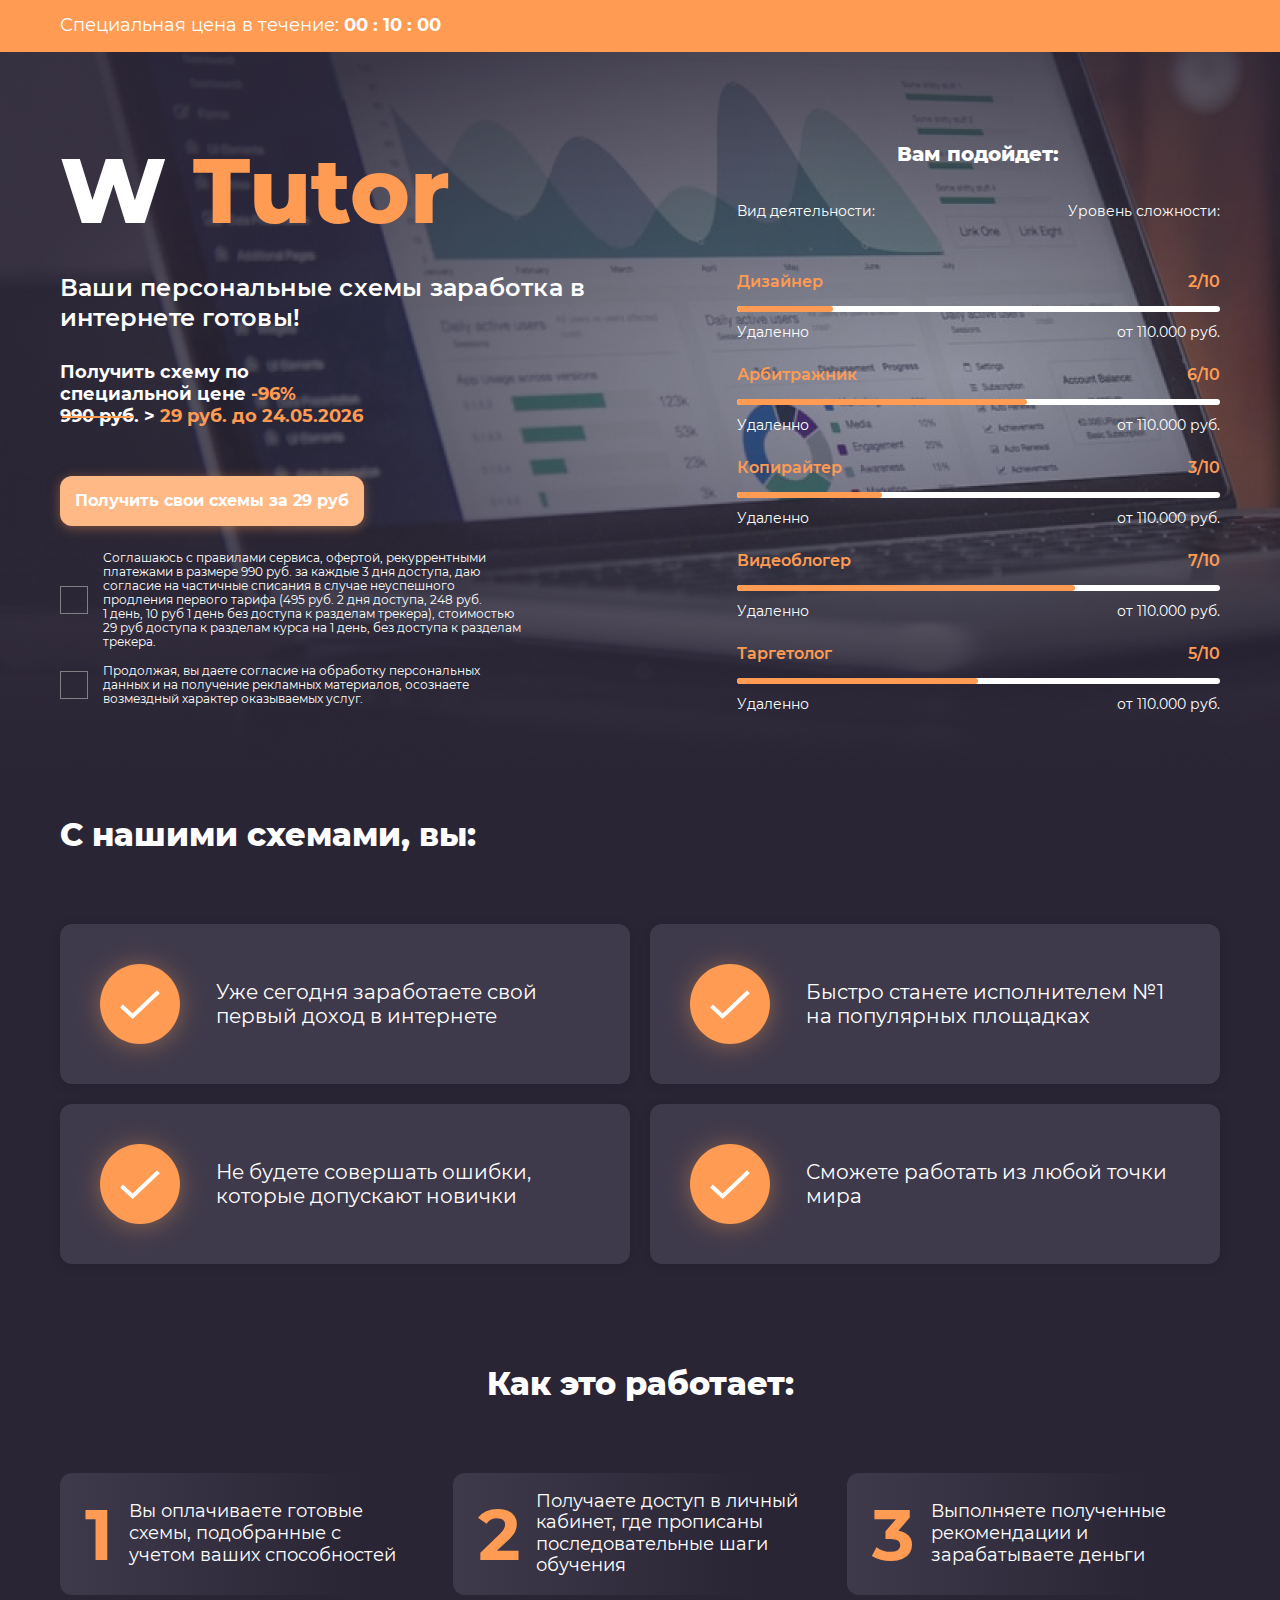
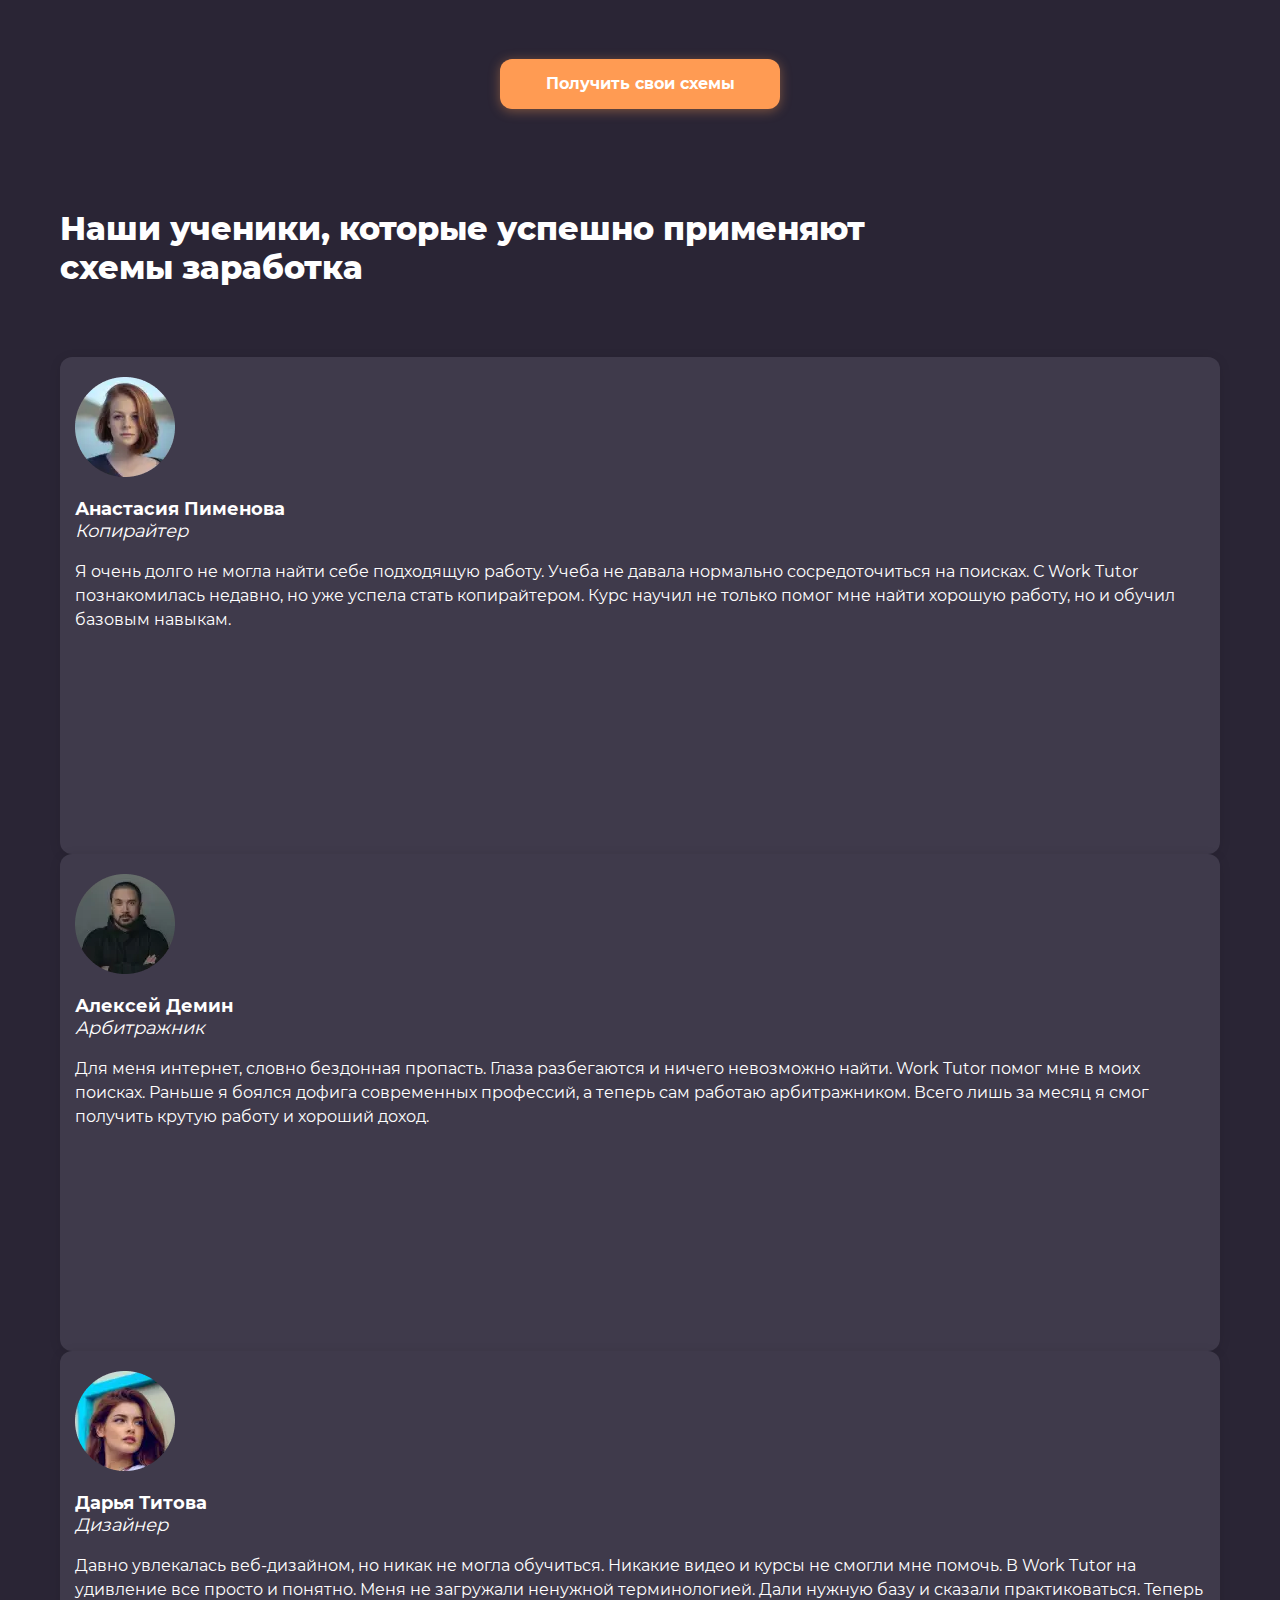
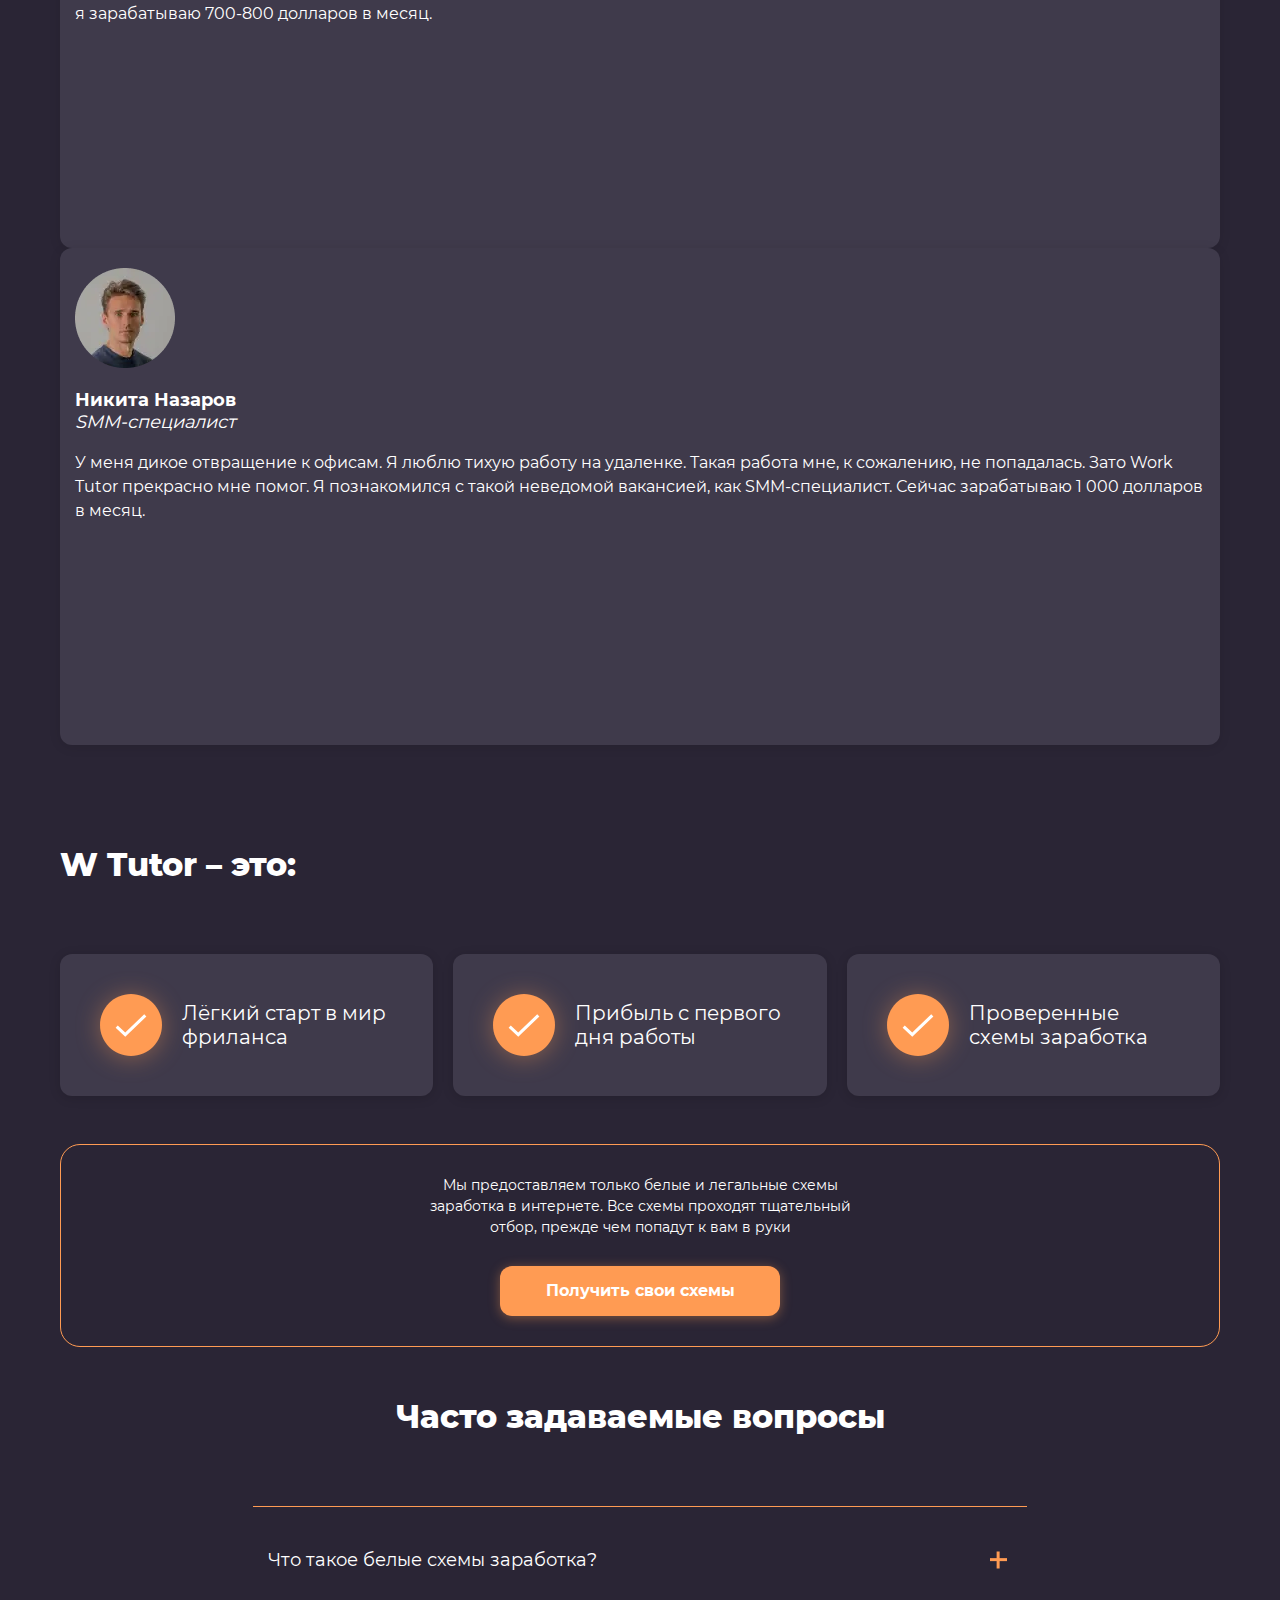
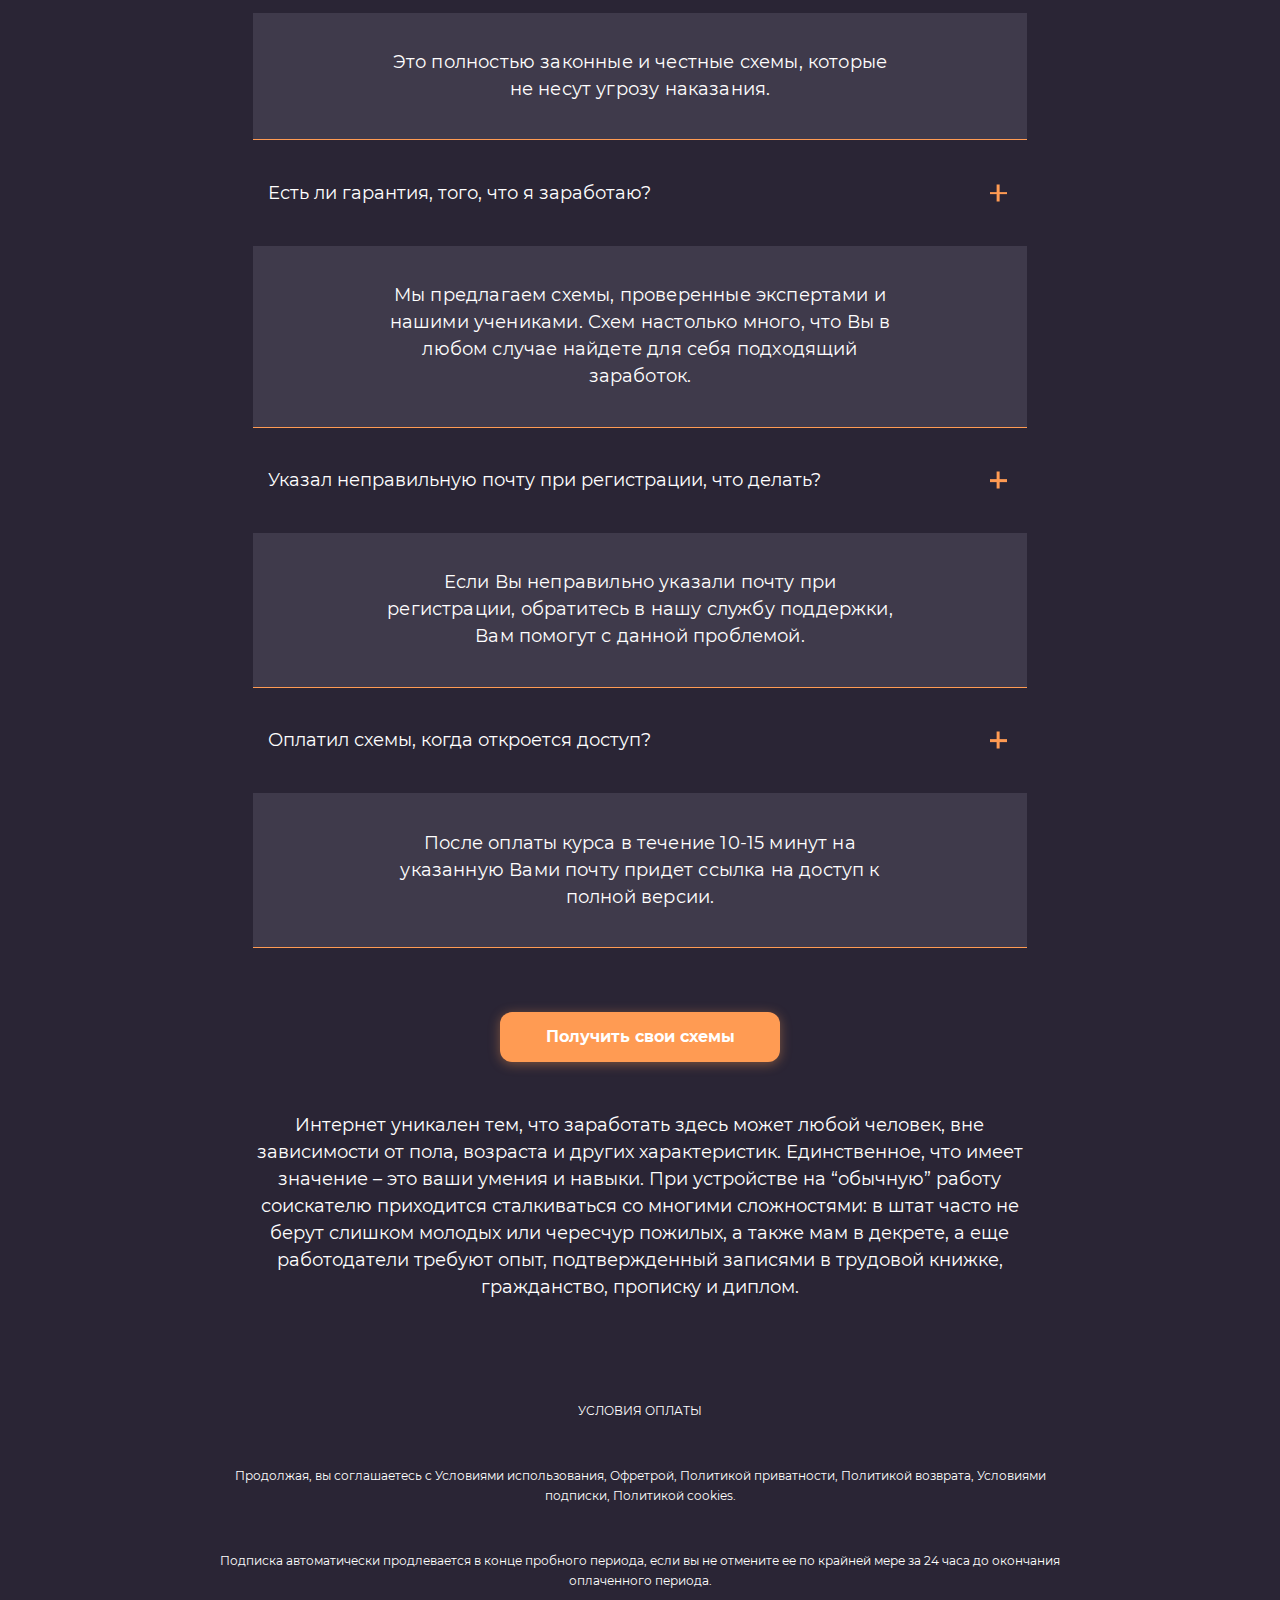
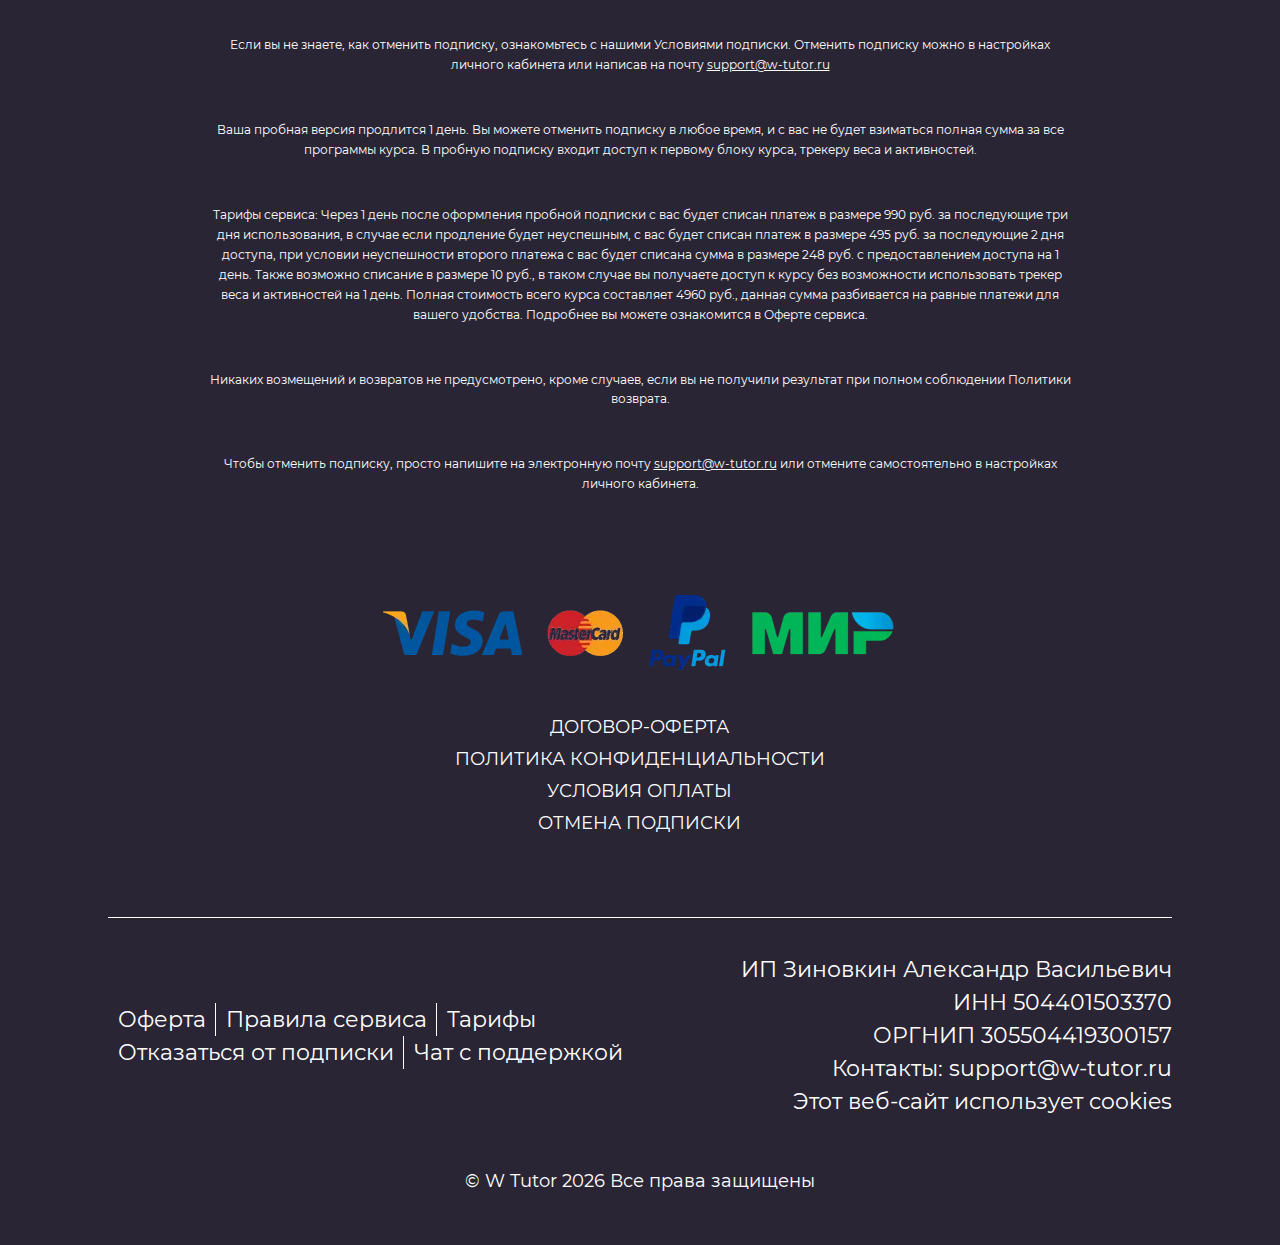
==== landing.html @ 8a55b5f5 "Add files via upload" ====
<!DOCTYPE html>
<html lang="ru">

<head>
	<meta charset="UTF-8">
	<meta name="viewport" content="width=device-width, initial-scale=1, maximum-scale=1">
	<meta http-equiv="X-UA-Compatible" content="ae=edge">
	<title>W Tutor</title>
	<link type="image/png" rel="shortcut icon" href="img/favicon.png">
	<link type="image/x-icon" rel="shortcut icon" href="img/favicon.ico">

	<link rel="stylesheet" href="css/libs.min.css">
	<link rel="stylesheet" href="css/style.css">

</head>

<header class="header-land">
  <div class="header-land__inner">
    <div class="dev-container">
      <div class="header-land__content">
        <span class="header-land__label">Специальная цена в течение:</span>
        <div class="header-land__timer bold">
          <div class="timer">
            <span class="timer__value" id="hours">00</span> :
            <span class="timer__value" id="minutes">10</span> :
            <span class="timer__value" id="seconds">00</span>
          </div>
        </div>
      </div>
    </div>
  </div>
</header>

<main>
  <section class="hero-land dev-section" id="top">
    <div class="dev-container">

      <div class="hero-land__heading hero-land__heading--mob mb-12 dev-col-8">
        <h1 class="dev-title hero-land__heading-text mb-7 mb-md-5">
          W <span class="orange">Tutor</span>
        </h1>
        <span class="hero-land__heading-sub-text bold">
          Ваши персональные схемы заработка в интернете готовы!
        </span>
      </div>

      <div class="dev-row justify-space-between hero-land__inner">
        <div class="hero-land__left dev-col-5 dev-col-lg-6 dev-col-md-12">
          <div class="hero-land__heading hero-land__heading--desc mb-7">
            <h1 class="dev-title hero-land__heading-text mb-7 mb-md-5">
              W <span class="orange">Tutor</span>
            </h1>
            <span class="hero-land__heading-sub-text bold">
              Ваши персональные схемы заработка в интернете готовы!
            </span>
          </div>

          <div class="hero-land__left-content">
            <div class="hero-land__left-text bold mb-12 mb-md-9 mb-sm-6">
              Получить схему по <br>
              специальной цене <span class="orange">-96%</span> <br>
              <span class="crossed">990&nbsp;руб.</span> > <span class="orange">29&nbsp;руб. до <span class="date-today"></span></span>
            </div>

            <a href="https://lk.w-tutor.com/" class="dev-btn dev-btn--orange hero-land__btn disabled">Получить свои схемы за 29&nbsp;руб</a>

            <div class="hero-land__checkboxes">
              <div class="form__check-block d-flex">
                <div class="form__check-wrapper">
                  <input class="form__check-input" type="checkbox" name="agree" id="plan-agree1">
                  <span class="form__check"></span>
                </div>
                <span class="form__check-text">
                  Соглашаюсь с правилами сервиса, офертой, рекуррентными платежами в размере 990&nbsp;руб. за каждые 3&nbsp;дня доступа, даю согласие на частичные списания в случае неуспешного продления первого тарифа (495&nbsp;руб. 2&nbsp;дня доступа, 248&nbsp;руб. 1&nbsp;день, 10&nbsp;руб 1&nbsp;день без доступа к разделам трекера), стоимостью 29&nbsp;руб доступа к разделам курса на 1&nbsp;день, без доступа к разделам трекера.
                </span>
              </div>
              <div class="form__check-block d-flex">
                <div class="form__check-wrapper">
                  <input class="form__check-input" type="checkbox" name="agree" id="plan-agree2">
                  <span class="form__check"></span>
                </div>
                <span class="form__check-text">
                  Продолжая, вы даете согласие на обработку персональных данных и на получение рекламных материалов, осознаете возмездный характер оказываемых услуг.
                </span>
              </div>
            </div>
          </div>

        </div>

        <div class="hero-land__right dev-col-4 dev-col-lg-5 dev-col-md-12">
          <div class="hero-land__right-heading tac mb-5 mb-md-4">Вам подойдет:</div>
          <div class="result__item-list">
            <div class="result__content mb-7 mb-md-6">
              <div class="result__text">
                Вид  деятельности:
              </div>
              <span class="result__text"> Уровень сложности: </span>
            </div>

            <div class="result__item">
              <div class="result__content result__content--top">
                <div class="result__text">
                  Дизайнер
                </div>
                <span class="result__text"> <span class="result__num">2</span>/10 </span>
              </div>
              <div class="result__line-container">
                <div class="result__header-line result__line"></div>
              </div>
              <div class="result__content">
                <div class="result__text">
                  Удаленно
                </div>
                <span class="result__text"> от 110.000 руб. </span>
              </div>
            </div>

            <div class="result__item">
              <div class="result__content result__content--top">
                <div class="result__text">
                  Арбитражник
                </div>
                <span class="result__text"> <span class="result__num">6</span>/10 </span>
              </div>
              <div class="result__line-container">
                <div class="result__header-line result__line"></div>
              </div>
              <div class="result__content">
                <div class="result__text">
                  Удаленно
                </div>
                <span class="result__text"> от 110.000 руб. </span>
              </div>
            </div>

            <div class="result__item">
              <div class="result__content result__content--top">
                <div class="result__text">
                  Копирайтер
                </div>
                <span class="result__text"> <span class="result__num">3</span>/10 </span>
              </div>
              <div class="result__line-container">
                <div class="result__header-line result__line"></div>
              </div>
              <div class="result__content">
                <div class="result__text">
                  Удаленно
                </div>
                <span class="result__text"> от 110.000 руб. </span>
              </div>
            </div>

            <div class="result__item">
              <div class="result__content result__content--top">
                <div class="result__text">
                  Видеоблогер
                </div>
                <span class="result__text"> <span class="result__num">7</span>/10 </span>
              </div>
              <div class="result__line-container">
                <div class="result__header-line result__line"></div>
              </div>
              <div class="result__content">
                <div class="result__text">
                  Удаленно
                </div>
                <span class="result__text"> от 110.000 руб. </span>
              </div>
            </div>

            <div class="result__item">
              <div class="result__content result__content--top">
                <div class="result__text">
                  Таргетолог
                </div>
                <span class="result__text"> <span class="result__num">5</span>/10 </span>
              </div>
              <div class="result__line-container">
                <div class="result__header-line result__line"></div>
              </div>
              <div class="result__content">
                <div class="result__text">
                  Удаленно
                </div>
                <span class="result__text"> от 110.000 руб. </span>
              </div>
            </div>

          </div>

        </div>
      </div>
    </div>
  </section>

  <section class="succes dev-section">
    <div class="dev-container">
      <h2 class="dev-title">С нашими схемами, вы:</h2>

      <div class="succes__block">
        <div class="succes__item d-flex">
          <span class="succes__icon mr-9 mr-md-5"></span>
          <span class="succes__text">
            Уже сегодня заработаете свой первый доход в интернете
          </span>
        </div>
        <div class="succes__item d-flex">
          <span class="succes__icon mr-9 mr-md-5"></span>
          <span class="succes__text">
            Быстро станете исполнителем №1 на популярных площадках
          </span>
        </div>
        <div class="succes__item d-flex">
          <span class="succes__icon mr-9 mr-md-5"></span>
          <span class="succes__text">
            Не будете совершать ошибки, которые допускают новички
          </span>
        </div>
        <div class="succes__item d-flex">
          <span class="succes__icon mr-9 mr-md-5"></span>
          <span class="succes__text">
            Сможете работать из любой точки мира
          </span>
        </div>
      </div>
    </div>
  </section>

  <section class="steps dev-section">
    <div class="dev-container">
      <h2 class="dev-title tac">Как это работает:</h2>

      <div class="steps__block d-flex dev-col-md-9  dev-col-sm-12 mx-auto mb-16 mb-md-10">
        <div class="steps__item d-flex">
          <span class="steps__num mr-4 mr-md-6">1</span>
          <span class="steps__text">
            Вы оплачиваете готовые схемы, подобранные с учетом ваших способностей
          </span>
        </div>
        <div class="steps__item d-flex">
          <span class="steps__num mr-4 mr-md-0 ml-md-6">2</span>
          <span class="steps__text">
            Получаете доступ в личный кабинет, где прописаны последовательные шаги обучения
          </span>
        </div>
        <div class="steps__item d-flex">
          <span class="steps__num mr-4 mr-md-6">3</span>
          <span class="steps__text">
            Выполняете полученные рекомендации и зарабатываете деньги
          </span>
        </div>
      </div>

      <a href="#top" class="dev-btn dev-btn--orange mx-auto">Получить свои схемы</a>
    </div>
  </section>

  <section class="reviews dev-section">
    <div class="dev-container">
      <h2 class="reviews__title dev-title dev-col-7 dev-col-lg-9">Наши ученики, которые успешно применяют схемы заработка</h2>
      <div class="reviews__slider">
        <div class="reviews__slide">
          <picture><source srcset="img/land/slider-user-1.webp" type="image/webp"><img src="img/land/slider-user-1.jpg" class="reviews__slider-img" alt=""></picture>

          <div class="reviews__slider-name">Анастасия Пименова</div>
          <div class="reviews__slider-prof">Копирайтер</div>
          <p class="reviews__slider-text">
            Я очень долго не могла найти себе подходящую работу. Учеба не давала нормально сосредоточиться на поисках. С Work Tutor познакомилась недавно, но уже успела стать копирайтером. Курс научил не только помог мне найти хорошую работу, но и обучил базовым навыкам.
          </p>
        </div>
        <div class="reviews__slide">
          <picture><source srcset="img/land/slider-user-2.webp" type="image/webp"><img src="img/land/slider-user-2.jpg" class="reviews__slider-img" alt=""></picture>

          <div class="reviews__slider-name">Алексей Демин</div>
          <div class="reviews__slider-prof">Арбитражник</div>
          <p class="reviews__slider-text">
            Для меня интернет, словно бездонная пропасть. Глаза разбегаются и ничего невозможно найти. Work Tutor помог мне в моих поисках. Раньше я боялся дофига современных профессий, а теперь сам работаю арбитражником. Всего лишь за месяц я смог получить крутую работу и хороший доход.
          </p>
        </div>
        <div class="reviews__slide">
          <picture><source srcset="img/land/slider-user-3.webp" type="image/webp"><img src="img/land/slider-user-3.jpg" class="reviews__slider-img" alt=""></picture>
          <div class="reviews__slider-name">Дарья Титова</div>
          <div class="reviews__slider-prof">Дизайнер</div>
          <p class="reviews__slider-text">
            Давно увлекалась веб-дизайном, но никак не могла обучиться. Никакие видео и курсы не смогли мне помочь. В Work Tutor на удивление все просто и понятно. Меня не загружали ненужной терминологией. Дали нужную базу и сказали практиковаться. Теперь я зарабатываю 700-800 долларов в месяц.
          </p>
        </div>
        <div class="reviews__slide">
          <picture><source srcset="img/land/slider-user-4.webp" type="image/webp"><img src="img/land/slider-user-4.jpg" class="reviews__slider-img" alt=""></picture>
          <div class="reviews__slider-name">Никита Назаров</div>
          <div class="reviews__slider-prof">SMM-специалист</div>
          <p class="reviews__slider-text">
            У меня дикое отвращение к офисам. Я люблю тихую работу на удаленке. Такая работа мне, к сожалению, не попадалась. Зато Work Tutor прекрасно мне помог. Я познакомился с такой неведомой вакансией, как SMM-специалист. Сейчас зарабатываю 1 000 долларов в месяц.
          </p>
        </div>
      </div>
    </div>
  </section>

  <section class="succes advantages dev-section">
    <div class="dev-container">
      <h2 class="dev-title">W Tutor – это:</h2>

      <div class="succes__block advantages__block mb-12">
        <div class="succes__item d-flex">
          <span class="advantages__icon succes__icon mr-5"></span>
          <span class="succes__text">
            Лёгкий старт в мир фриланса
          </span>
        </div>
        <div class="succes__item d-flex">
          <span class="advantages__icon succes__icon mr-5"></span>
          <span class="succes__text">
            Прибыль с первого дня работы
          </span>
        </div>
        <div class="succes__item d-flex">
          <span class="advantages__icon succes__icon mr-5"></span>
          <span class="succes__text">
            Проверенные схемы заработка
          </span>
        </div>
      </div>

      <div class="advantages__info-wrap mb-sm-10">
        <div class="advantages__info dev-col-5 dev-col-md-8 dev-col-sm-10 mx-auto">
          <div class="mb-7 mb-sm-0 tac">Мы предоставляем только белые и легальные схемы заработка в интернете. Все схемы проходят тщательный отбор, прежде чем попадут к вам в руки</div>
          <a href="#top" class="dev-btn dev-btn--orange advantages__btn advantages__btn--desc mx-auto">Получить свои схемы</a>
        </div>
      </div>

      <a href="#top" class="dev-btn dev-btn--orange advantages__btn advantages__btn--mob mx-auto">Получить свои схемы</a>

    </div>
  </section>

  <section class="questions">
    <div class="dev-container">
      <h2 class="dev-title tac">Часто задаваемые вопросы</h2>

      <div class="accordion-faq dev-col-7 dev-col-lg-8 dev-col-md-10 dev-col-sm-12 mx-auto mb-16 mb-md-8">

        <div class="accordion__item">
          <h2 class="accordion__header">
            <button class="accordion__trigger">Что такое белые схемы заработка?</button>
            <span class="accordion__icon"></span>
          </h2>
          <div class="accordion__panel">
            <p class="accordion__text">
              Это полностью законные и честные схемы, которые не несут угрозу наказания.
            </p>
          </div>
        </div>

        <div class="accordion__item">
          <h2 class="accordion__header">
            <button class="accordion__trigger">Есть ли гарантия, того, что я заработаю?</button>
            <span class="accordion__icon"></span>
          </h2>
          <div class="accordion__panel">
            <p class="accordion__text">
              Мы предлагаем схемы, проверенные экспертами и нашими учениками. Схем настолько много, что Вы в любом случае найдете для себя подходящий заработок.
            </p>
          </div>
        </div>

        <div class="accordion__item">
          <h2 class="accordion__header">
            <button class="accordion__trigger">Указал неправильную почту при регистрации, что делать?</button>
            <span class="accordion__icon"></span>
          </h2>
          <div class="accordion__panel">
            <p class="accordion__text">
              Если Вы неправильно указали почту при регистрации, обратитесь в нашу службу поддержки, Вам помогут с данной проблемой.
            </p>
          </div>
        </div>

        <div class="accordion__item">
          <h2 class="accordion__header">
            <button class="accordion__trigger">Оплатил схемы, когда откроется доступ?</button>
            <span class="accordion__icon"></span>
          </h2>
          <div class="accordion__panel">
            <p class="accordion__text">
              После оплаты курса в течение 10-15 минут на указанную Вами почту придет ссылка на доступ к полной версии.
            </p>
          </div>
        </div>
      </div>

      <a href="#top" class="dev-btn dev-btn--orange mx-auto">Получить свои схемы</a>
    </div>
  </section>

  <section class="dev-section">
    <div class="dev-container">
      <div class="dev-col-7 dev-col-lg-8 dev-col-md-10 dev-col-sm-12 mx-auto tac">
        Интернет уникален тем, что заработать здесь может любой человек, вне зависимости от пола, возраста и других характеристик. Единственное, что имеет значение – это ваши умения и навыки. При устройстве на “обычную” работу соискателю приходится сталкиваться со многими сложностями: в штат часто не берут слишком молодых или чересчур пожилых, а также мам в декрете, а еще работодатели требуют опыт, подтвержденный записями в трудовой книжке, гражданство, прописку и диплом.
      </div>
    </div>
  </section>

</main>

<div class="page-land__footer">
  <div class="notification dev-section">
    <div class="dev-container">
      <div class="dev-row">
        <div class="dev-col-8 dev-col-lg-9 dev-col-md-10 dev-col-sm-12 mx-auto tac">
          <p>
            УСЛОВИЯ ОПЛАТЫ
          </p>
          <p>
            Продолжая, вы соглашаетесь c Условиями использования, Офретрой, Политикой приватности, Политикой возврата, Условиями подписки, Политикой cookies.
          </p>
          <p>
            Подписка автоматически продлевается в конце пробного периода, если вы не отмените ее по крайней мере за 24 часа до окончания оплаченного периода.
          </p>
          <p>
            Если вы не знаете, как отменить подписку, ознакомьтесь с нашими Условиями подписки. Отменить подписку можно в настройках личного кабинета или написав на почту <a href="mailto:support@w-tutor.ru">support@w-tutor.ru</a>
          </p>
          <p>
            Ваша пробная версия продлится 1 день. Вы можете отменить подписку в любое время, и с вас не будет взиматься полная сумма за все программы курса. В пробную подписку входит доступ к первому блоку курса, трекеру веса и активностей.
          </p>
          <p>
            Тарифы сервиса: Через 1 день после оформления пробной подписки с вас будет списан платеж в размере 990 руб. за последующие три дня использования, в случае если продление будет неуспешным, с вас будет списан платеж в размере 495 руб. за последующие 2 дня доступа, при условии неуспешности второго платежа с вас будет списана сумма в размере 248 руб. с предоставлением доступа на 1 день. Также возможно списание в размере 10 руб., в таком случае вы получаете доступ к курсу без возможности использовать трекер веса и активностей на 1 день. Полная стоимость всего курса составляет 4960 руб., данная сумма разбивается на равные платежи для вашего удобства. Подробнее вы можете ознакомится в Оферте сервиса.
          </p>
          <p>
            Никаких возмещений и возвратов не предусмотрено, кроме случаев, если вы не получили результат при полном соблюдении Политики возврата.
          </p>
          <p>
            Чтобы отменить подписку, просто напишите на электронную почту <a href="mailto:support@w-tutor.ru">support@w-tutor.ru</a> или отмените самостоятельно в настройках личного кабинета.
          </p>
        </div>
      </div>
    </div>
  </div>

  <footer class="footer dev-section pt-md-16">
    <div class="dev-container">
      <div class="footer__inner dev-col-11 mx-auto">
        <ul class="footer__pay">
          <li class="footer__pay-item">
            <picture><source srcset="img/land/footer-visa.webp" type="image/webp"><img src="img/land/footer-visa.png" alt="" class="footer__money-img"></picture>
          </li>
          <li class="footer__pay-item">
            <picture><source srcset="img/land/footer-mc.webp" type="image/webp"><img src="img/land/footer-mc.png" alt="" class="footer__money-img"></picture>
          </li>
          <li class="footer__pay-item">
            <picture><source srcset="img/land/footer-pp.webp" type="image/webp"><img src="img/land/footer-pp.png" alt="" class="footer__money-img"></picture>
          </li>
          <li class="footer__pay-item">
            <picture><source srcset="img/land/footer-mir.webp" type="image/webp"><img src="img/land/footer-mir.png" alt="" class="footer__money-img"></picture>
          </li>
        </ul>
        <ul class="footer__links">
          <li class="footer__link-item">
            <a href="#" class="footer__link">ДОГОВОР-ОФЕРТА</a>
          </li>
          <li class="footer__link-item">
            <a href="#" class="footer__link">ПОЛИТИКА КОНФИДЕНЦИАЛЬНОСТИ</a>
          </li>
          <li class="footer__link-item">
            <a href="#" class="footer__link">УСЛОВИЯ ОПЛАТЫ</a>
          </li>
          <li class="footer__link-item">
            <a href="#" class="footer__link">ОТМЕНА ПОДПИСКИ</a>
          </li>
        </ul>
        <div class="footer__bottom d-flex justify-space-between align-center">
          <ul class="footer__left-list">
            <li class="border"><a href="#">Оферта</a></li>
            <li class="border"><a href="#">Правила сервиса</a></li>
            <li><a href="#">Тарифы</a></li>
            <li class="border"><a href="#">Отказаться от подписки</a></li>
            <li><a href="#">Чат с поддержкой</a></li>
          </ul>
          <ul class="footer__requisites">
            <li>ИП Зиновкин Александр Васильевич</li>
            <li>ИНН 504401503370</li>
            <li>ОРГНИП 305504419300157</li>
            <li>Контакты: <a href="mailto:support@w-tutor.ru">support@w-tutor.ru</a></li>
            <li>Этот веб-сайт использует cookies</li>
          </ul>
        </div>
        <p class="footer__cc tac">© W Tutor
          <script>
            document.write(new Date().getFullYear())
          </script>
           Все права защищены</p>
      </div>
    </div>
  </footer>
</div>

<script src="https://code.jquery.com/jquery-3.6.0.slim.min.js"
integrity="sha256-u7e5khyithlIdTpu22PHhENmPcRdFiHRjhAuHcs05RI="
crossorigin="anonymous"></script>

<script src="js/libs.min.js"></script>
<script src="js/script.js"></script>


</body>
</html>
---- css/libs.min.css ----
/*! normalize.css v8.0.1 | MIT License | github.com/necolas/normalize.css */button,hr,input{overflow:visible}progress,sub,sup{vertical-align:baseline}html{line-height:1.15;-webkit-text-size-adjust:100%}body{margin:0}details,main{display:block}h1{font-size:2em;margin:.67em 0}hr{-webkit-box-sizing:content-box;box-sizing:content-box;height:0}code,kbd,pre,samp{font-family:monospace,monospace;font-size:1em}a{background-color:transparent}abbr[title]{border-bottom:none;-webkit-text-decoration:underline dotted;text-decoration:underline dotted}b,strong{font-weight:bolder}small{font-size:80%}sub,sup{font-size:75%;line-height:0;position:relative}sub{bottom:-.25em}sup{top:-.5em}img{border-style:none}button,input,optgroup,select,textarea{font-family:inherit;font-size:100%;line-height:1.15;margin:0}button,select{text-transform:none}[type=button],[type=reset],[type=submit],button{-webkit-appearance:button}[type=button]::-moz-focus-inner,[type=reset]::-moz-focus-inner,[type=submit]::-moz-focus-inner,button::-moz-focus-inner{border-style:none;padding:0}[type=button]:-moz-focusring,[type=reset]:-moz-focusring,[type=submit]:-moz-focusring,button:-moz-focusring{outline:ButtonText dotted 1px}fieldset{padding:.35em .75em .625em}legend{-webkit-box-sizing:border-box;box-sizing:border-box;color:inherit;display:table;max-width:100%;padding:0;white-space:normal}textarea{overflow:auto}[type=checkbox],[type=radio]{-webkit-box-sizing:border-box;box-sizing:border-box;padding:0}[type=number]::-webkit-inner-spin-button,[type=number]::-webkit-outer-spin-button{height:auto}[type=search]{-webkit-appearance:textfield;outline-offset:-2px}[type=search]::-webkit-search-decoration{-webkit-appearance:none}::-webkit-file-upload-button{-webkit-appearance:button;font:inherit}summary{display:list-item}[hidden],template{display:none}
.slick-list,.slick-slider,.slick-track{position:relative;display:block}.slick-loading .slick-slide,.slick-loading .slick-track{visibility:hidden}.slick-slider{-webkit-box-sizing:border-box;box-sizing:border-box;-webkit-user-select:none;-moz-user-select:none;-ms-user-select:none;user-select:none;-webkit-touch-callout:none;-khtml-user-select:none;-ms-touch-action:pan-y;touch-action:pan-y;-webkit-tap-highlight-color:transparent}.slick-list{overflow:hidden;margin:0;padding:0}.slick-list:focus{outline:0}.slick-list.dragging{cursor:pointer;cursor:hand}.slick-slider .slick-list,.slick-slider .slick-track{-webkit-transform:translate3d(0,0,0);-ms-transform:translate3d(0,0,0);transform:translate3d(0,0,0)}.slick-track{top:0;left:0;margin-left:auto;margin-right:auto}.slick-track:after,.slick-track:before{display:table;content:''}.slick-track:after{clear:both}.slick-slide{display:none;float:left;height:100%;min-height:1px}[dir=rtl] .slick-slide{float:right}.slick-slide img{display:block}.slick-slide.slick-loading img{display:none}.slick-slide.dragging img{pointer-events:none}.slick-initialized .slick-slide{display:block}.slick-vertical .slick-slide{display:block;height:auto;border:1px solid transparent}.slick-arrow.slick-hidden{display:none}
.accordion{padding:0;margin:0;position:relative;list-style:none}.accordion>*{position:absolute;overflow:hidden;padding:0;margin:0}.accordion .accordion,.accordion.edge-visible,.accordion>*{-webkit-transition:.3s ease all;-o-transition:.3s ease all;transition:.3s ease all}.accordion,.accordion>*{will-change:height,transform;-webkit-perspective:90em;perspective:90em;-webkit-backface-visibility:hidden;backface-visibility:hidden;-webkit-transform:translate3d(0,0,0);-ms-transform:translateY(0);transform:translate3d(0,0,0)}.snap.accordion .accordion,.snap.accordion>*{-webkit-transition:none!important;-o-transition:none!important;transition:none!important}.accordion>*>:first-child{cursor:pointer;margin:0;-webkit-user-select:none;-moz-user-select:none;-ms-user-select:none;user-select:none}.accordion>*>:last-child{overflow:hidden;-webkit-transition:.3s ease height,.3s step-start visibility;-o-transition:.3s ease height,.3s step-start visibility;transition:.3s ease height,.3s step-start visibility}.accordion>.closed .accordion>.open>:last-child,.accordion>.closed>:last-child{-webkit-transition-timing-function:ease,step-end;-o-transition-timing-function:ease,step-end;transition-timing-function:ease,step-end;visibility:hidden}
---- css/style.css ----
@font-face {
  font-family: "Montserrat";
  font-display: swap;
  src: url("../fonts/Montserrat-Regular.woff") format("woff"), url("../fonts/Montserrat-Regular.woff2") format("woff2");
  font-weight: 400;
  font-style: normal;
}

@font-face {
  font-family: "Montserrat";
  font-display: swap;
  src: url("../fonts/Montserrat-SemiBold.woff") format("woff"), url("../fonts/Montserrat-SemiBold.woff2") format("woff2");
  font-weight: 600;
  font-style: normal;
}

@font-face {
  font-family: "Montserrat";
  font-display: swap;
  src: url("../fonts/Montserrat-Bold.woff") format("woff"), url("../fonts/Montserrat-Bold.woff2") format("woff2");
  font-weight: 700;
  font-style: normal;
}

@font-face {
  font-family: "Montserrat";
  font-display: swap;
  src: url("../fonts/Montserrat-ExtraBold.woff") format("woff"), url("../fonts/Montserrat-ExtraBold.woff2") format("woff2");
  font-weight: 800;
  font-style: normal;
}

/* cols */
.dev-row {
  display: -webkit-box;
  display: -ms-flexbox;
  display: flex;
  -ms-flex-wrap: wrap;
  flex-wrap: wrap;
  -webkit-box-flex: 1;
  -ms-flex: 1 1 auto;
  flex: 1 1 auto;
}

.dev-row > * {
  -ms-flex-preferred-size: 100%;
  flex-basis: 100%;
}

.dev-col-xl,
.dev-col-xl-auto, .dev-col-xl-12, .dev-col-xl-11, .dev-col-xl-10, .dev-col-xl-9, .dev-col-xl-8, .dev-col-xl-7, .dev-col-xl-6, .dev-col-xl-5, .dev-col-xl-4, .dev-col-xl-3, .dev-col-xl-2, .dev-col-xl-1, .dev-col-lg,
.dev-col-lg-auto, .dev-col-lg-12, .dev-col-lg-11, .dev-col-lg-10, .dev-col-lg-9, .dev-col-lg-8, .dev-col-lg-7, .dev-col-lg-6, .dev-col-lg-5, .dev-col-lg-4, .dev-col-lg-3, .dev-col-lg-2, .dev-col-lg-1, .dev-col-md,
.dev-col-md-auto, .dev-col-md-12, .dev-col-md-11, .dev-col-md-10, .dev-col-md-9, .dev-col-md-8, .dev-col-md-7, .dev-col-md-6, .dev-col-md-5, .dev-col-md-4, .dev-col-md-3, .dev-col-md-2, .dev-col-md-1, .dev-col-sm,
.dev-col-sm-auto, .dev-col-sm-12, .dev-col-sm-11, .dev-col-sm-10, .dev-col-sm-9, .dev-col-sm-8, .dev-col-sm-7, .dev-col-sm-6, .dev-col-sm-5, .dev-col-sm-4, .dev-col-sm-3, .dev-col-sm-2, .dev-col-sm-1, .dev-col,
.dev-col-auto, .dev-col-12, .dev-col-11, .dev-col-10, .dev-col-9, .dev-col-8, .dev-col-7, .dev-col-6, .dev-col-5, .dev-col-4, .dev-col-3, .dev-col-2, .dev-col-1 {
  width: 100%;
}

.dev-col {
  -ms-flex-preferred-size: 0;
  flex-basis: 0;
  -webkit-box-flex: 1;
  -ms-flex-positive: 1;
  flex-grow: 1;
  max-width: 100%;
}

.dev-col-auto {
  -webkit-box-flex: 0;
  -ms-flex: 0 0 auto;
  flex: 0 0 auto;
  width: auto;
  max-width: 100%;
}

.dev-col-1 {
  -webkit-box-flex: 0;
  -ms-flex: 0 0 8.3333333333%;
  flex: 0 0 8.3333333333%;
  max-width: 8.3333333333%;
}

.dev-col-2 {
  -webkit-box-flex: 0;
  -ms-flex: 0 0 16.6666666667%;
  flex: 0 0 16.6666666667%;
  max-width: 16.6666666667%;
}

.dev-col-3 {
  -webkit-box-flex: 0;
  -ms-flex: 0 0 25%;
  flex: 0 0 25%;
  max-width: 25%;
}

.dev-col-4 {
  -webkit-box-flex: 0;
  -ms-flex: 0 0 33.3333333333%;
  flex: 0 0 33.3333333333%;
  max-width: 33.3333333333%;
}

.dev-col-5 {
  -webkit-box-flex: 0;
  -ms-flex: 0 0 41.6666666667%;
  flex: 0 0 41.6666666667%;
  max-width: 41.6666666667%;
}

.dev-col-6 {
  -webkit-box-flex: 0;
  -ms-flex: 0 0 50%;
  flex: 0 0 50%;
  max-width: 50%;
}

.dev-col-7 {
  -webkit-box-flex: 0;
  -ms-flex: 0 0 58.3333333333%;
  flex: 0 0 58.3333333333%;
  max-width: 58.3333333333%;
}

.dev-col-8 {
  -webkit-box-flex: 0;
  -ms-flex: 0 0 66.6666666667%;
  flex: 0 0 66.6666666667%;
  max-width: 66.6666666667%;
}

.dev-col-9 {
  -webkit-box-flex: 0;
  -ms-flex: 0 0 75%;
  flex: 0 0 75%;
  max-width: 75%;
}

.dev-col-10 {
  -webkit-box-flex: 0;
  -ms-flex: 0 0 83.3333333333%;
  flex: 0 0 83.3333333333%;
  max-width: 83.3333333333%;
}

.dev-col-11 {
  -webkit-box-flex: 0;
  -ms-flex: 0 0 91.6666666667%;
  flex: 0 0 91.6666666667%;
  max-width: 91.6666666667%;
}

.dev-col-12 {
  -webkit-box-flex: 0;
  -ms-flex: 0 0 100%;
  flex: 0 0 100%;
  max-width: 100%;
}

@media (max-width: 1440px) {
  .dev-col-lg {
    -ms-flex-preferred-size: 0;
    flex-basis: 0;
    -webkit-box-flex: 1;
    -ms-flex-positive: 1;
    flex-grow: 1;
    max-width: 100%;
  }
  .dev-col-lg-auto {
    -webkit-box-flex: 0;
    -ms-flex: 0 0 auto;
    flex: 0 0 auto;
    width: auto;
    max-width: 100%;
  }
  .dev-col-lg-1 {
    -webkit-box-flex: 0;
    -ms-flex: 0 0 8.3333333333%;
    flex: 0 0 8.3333333333%;
    max-width: 8.3333333333%;
  }
  .dev-col-lg-2 {
    -webkit-box-flex: 0;
    -ms-flex: 0 0 16.6666666667%;
    flex: 0 0 16.6666666667%;
    max-width: 16.6666666667%;
  }
  .dev-col-lg-3 {
    -webkit-box-flex: 0;
    -ms-flex: 0 0 25%;
    flex: 0 0 25%;
    max-width: 25%;
  }
  .dev-col-lg-4 {
    -webkit-box-flex: 0;
    -ms-flex: 0 0 33.3333333333%;
    flex: 0 0 33.3333333333%;
    max-width: 33.3333333333%;
  }
  .dev-col-lg-5 {
    -webkit-box-flex: 0;
    -ms-flex: 0 0 41.6666666667%;
    flex: 0 0 41.6666666667%;
    max-width: 41.6666666667%;
  }
  .dev-col-lg-6 {
    -webkit-box-flex: 0;
    -ms-flex: 0 0 50%;
    flex: 0 0 50%;
    max-width: 50%;
  }
  .dev-col-lg-7 {
    -webkit-box-flex: 0;
    -ms-flex: 0 0 58.3333333333%;
    flex: 0 0 58.3333333333%;
    max-width: 58.3333333333%;
  }
  .dev-col-lg-8 {
    -webkit-box-flex: 0;
    -ms-flex: 0 0 66.6666666667%;
    flex: 0 0 66.6666666667%;
    max-width: 66.6666666667%;
  }
  .dev-col-lg-9 {
    -webkit-box-flex: 0;
    -ms-flex: 0 0 75%;
    flex: 0 0 75%;
    max-width: 75%;
  }
  .dev-col-lg-10 {
    -webkit-box-flex: 0;
    -ms-flex: 0 0 83.3333333333%;
    flex: 0 0 83.3333333333%;
    max-width: 83.3333333333%;
  }
  .dev-col-lg-11 {
    -webkit-box-flex: 0;
    -ms-flex: 0 0 91.6666666667%;
    flex: 0 0 91.6666666667%;
    max-width: 91.6666666667%;
  }
  .dev-col-lg-12 {
    -webkit-box-flex: 0;
    -ms-flex: 0 0 100%;
    flex: 0 0 100%;
    max-width: 100%;
  }
}

@media (max-width: 992px) {
  .dev-col-md {
    -ms-flex-preferred-size: 0;
    flex-basis: 0;
    -webkit-box-flex: 1;
    -ms-flex-positive: 1;
    flex-grow: 1;
    max-width: 100%;
  }
  .dev-col-md-auto {
    -webkit-box-flex: 0;
    -ms-flex: 0 0 auto;
    flex: 0 0 auto;
    width: auto;
    max-width: 100%;
  }
  .dev-col-md-1 {
    -webkit-box-flex: 0;
    -ms-flex: 0 0 8.3333333333%;
    flex: 0 0 8.3333333333%;
    max-width: 8.3333333333%;
  }
  .dev-col-md-2 {
    -webkit-box-flex: 0;
    -ms-flex: 0 0 16.6666666667%;
    flex: 0 0 16.6666666667%;
    max-width: 16.6666666667%;
  }
  .dev-col-md-3 {
    -webkit-box-flex: 0;
    -ms-flex: 0 0 25%;
    flex: 0 0 25%;
    max-width: 25%;
  }
  .dev-col-md-4 {
    -webkit-box-flex: 0;
    -ms-flex: 0 0 33.3333333333%;
    flex: 0 0 33.3333333333%;
    max-width: 33.3333333333%;
  }
  .dev-col-md-5 {
    -webkit-box-flex: 0;
    -ms-flex: 0 0 41.6666666667%;
    flex: 0 0 41.6666666667%;
    max-width: 41.6666666667%;
  }
  .dev-col-md-6 {
    -webkit-box-flex: 0;
    -ms-flex: 0 0 50%;
    flex: 0 0 50%;
    max-width: 50%;
  }
  .dev-col-md-7 {
    -webkit-box-flex: 0;
    -ms-flex: 0 0 58.3333333333%;
    flex: 0 0 58.3333333333%;
    max-width: 58.3333333333%;
  }
  .dev-col-md-8 {
    -webkit-box-flex: 0;
    -ms-flex: 0 0 66.6666666667%;
    flex: 0 0 66.6666666667%;
    max-width: 66.6666666667%;
  }
  .dev-col-md-9 {
    -webkit-box-flex: 0;
    -ms-flex: 0 0 75%;
    flex: 0 0 75%;
    max-width: 75%;
  }
  .dev-col-md-10 {
    -webkit-box-flex: 0;
    -ms-flex: 0 0 83.3333333333%;
    flex: 0 0 83.3333333333%;
    max-width: 83.3333333333%;
  }
  .dev-col-md-11 {
    -webkit-box-flex: 0;
    -ms-flex: 0 0 91.6666666667%;
    flex: 0 0 91.6666666667%;
    max-width: 91.6666666667%;
  }
  .dev-col-md-12 {
    -webkit-box-flex: 0;
    -ms-flex: 0 0 100%;
    flex: 0 0 100%;
    max-width: 100%;
  }
}

@media (max-width: 768px) {
  .dev-col-sm {
    -ms-flex-preferred-size: 0;
    flex-basis: 0;
    -webkit-box-flex: 1;
    -ms-flex-positive: 1;
    flex-grow: 1;
    max-width: 100%;
  }
  .dev-col-sm-auto {
    -webkit-box-flex: 0;
    -ms-flex: 0 0 auto;
    flex: 0 0 auto;
    width: auto;
    max-width: 100%;
  }
  .dev-col-sm-1 {
    -webkit-box-flex: 0;
    -ms-flex: 0 0 8.3333333333%;
    flex: 0 0 8.3333333333%;
    max-width: 8.3333333333%;
  }
  .dev-col-sm-2 {
    -webkit-box-flex: 0;
    -ms-flex: 0 0 16.6666666667%;
    flex: 0 0 16.6666666667%;
    max-width: 16.6666666667%;
  }
  .dev-col-sm-3 {
    -webkit-box-flex: 0;
    -ms-flex: 0 0 25%;
    flex: 0 0 25%;
    max-width: 25%;
  }
  .dev-col-sm-4 {
    -webkit-box-flex: 0;
    -ms-flex: 0 0 33.3333333333%;
    flex: 0 0 33.3333333333%;
    max-width: 33.3333333333%;
  }
  .dev-col-sm-5 {
    -webkit-box-flex: 0;
    -ms-flex: 0 0 41.6666666667%;
    flex: 0 0 41.6666666667%;
    max-width: 41.6666666667%;
  }
  .dev-col-sm-6 {
    -webkit-box-flex: 0;
    -ms-flex: 0 0 50%;
    flex: 0 0 50%;
    max-width: 50%;
  }
  .dev-col-sm-7 {
    -webkit-box-flex: 0;
    -ms-flex: 0 0 58.3333333333%;
    flex: 0 0 58.3333333333%;
    max-width: 58.3333333333%;
  }
  .dev-col-sm-8 {
    -webkit-box-flex: 0;
    -ms-flex: 0 0 66.6666666667%;
    flex: 0 0 66.6666666667%;
    max-width: 66.6666666667%;
  }
  .dev-col-sm-9 {
    -webkit-box-flex: 0;
    -ms-flex: 0 0 75%;
    flex: 0 0 75%;
    max-width: 75%;
  }
  .dev-col-sm-10 {
    -webkit-box-flex: 0;
    -ms-flex: 0 0 83.3333333333%;
    flex: 0 0 83.3333333333%;
    max-width: 83.3333333333%;
  }
  .dev-col-sm-11 {
    -webkit-box-flex: 0;
    -ms-flex: 0 0 91.6666666667%;
    flex: 0 0 91.6666666667%;
    max-width: 91.6666666667%;
  }
  .dev-col-sm-12 {
    -webkit-box-flex: 0;
    -ms-flex: 0 0 100%;
    flex: 0 0 100%;
    max-width: 100%;
  }
}

/* end grids */
/* flex  */
.spacer {
  -webkit-box-flex: 1 !important;
  -ms-flex-positive: 1 !important;
  flex-grow: 1 !important;
}

.flex-row {
  -webkit-box-orient: horizontal !important;
  -webkit-box-direction: normal !important;
  -ms-flex-direction: row !important;
  flex-direction: row !important;
}

.flex-column {
  -webkit-box-orient: vertical !important;
  -webkit-box-direction: normal !important;
  -ms-flex-direction: column !important;
  flex-direction: column !important;
}

.flex-row-reverse {
  -webkit-box-orient: horizontal !important;
  -webkit-box-direction: reverse !important;
  -ms-flex-direction: row-reverse !important;
  flex-direction: row-reverse !important;
}

.flex-column-reverse {
  -webkit-box-orient: vertical !important;
  -webkit-box-direction: reverse !important;
  -ms-flex-direction: column-reverse !important;
  flex-direction: column-reverse !important;
}

.justify-start {
  -webkit-box-pack: start !important;
  -ms-flex-pack: start !important;
  justify-content: flex-start !important;
}

.justify-end {
  -webkit-box-pack: end !important;
  -ms-flex-pack: end !important;
  justify-content: flex-end !important;
}

.justify-center {
  -webkit-box-pack: center !important;
  -ms-flex-pack: center !important;
  justify-content: center !important;
}

.justify-space-between {
  -webkit-box-pack: justify !important;
  -ms-flex-pack: justify !important;
  justify-content: space-between !important;
}

.justify-space-around {
  -ms-flex-pack: distribute !important;
  justify-content: space-around !important;
}

.align-start {
  -webkit-box-align: start !important;
  -ms-flex-align: start !important;
  align-items: flex-start !important;
}

.align-end {
  -webkit-box-align: end !important;
  -ms-flex-align: end !important;
  align-items: flex-end !important;
}

.align-center {
  -webkit-box-align: center !important;
  -ms-flex-align: center !important;
  align-items: center !important;
}

.align-baseline {
  -webkit-box-align: baseline !important;
  -ms-flex-align: baseline !important;
  align-items: baseline !important;
}

.align-stretch {
  -webkit-box-align: stretch !important;
  -ms-flex-align: stretch !important;
  align-items: stretch !important;
}

/* end flex  */
/* margins  */
.ma-0 {
  margin: 0px !important;
}

.ma-1 {
  margin: 4px !important;
}

.ma-2 {
  margin: 8px !important;
}

.ma-3 {
  margin: 12px !important;
}

.ma-4 {
  margin: 16px !important;
}

.ma-5 {
  margin: 20px !important;
}

.ma-6 {
  margin: 24px !important;
}

.ma-7 {
  margin: 28px !important;
}

.ma-8 {
  margin: 32px !important;
}

.ma-9 {
  margin: 36px !important;
}

.ma-10 {
  margin: 40px !important;
}

.ma-11 {
  margin: 44px !important;
}

.ma-12 {
  margin: 48px !important;
}

.ma-13 {
  margin: 52px !important;
}

.ma-14 {
  margin: 56px !important;
}

.ma-15 {
  margin: 60px !important;
}

.ma-16 {
  margin: 64px !important;
}

.ma-auto {
  margin: auto !important;
}

.mx-0 {
  margin-right: 0px !important;
  margin-left: 0px !important;
}

.mx-1 {
  margin-right: 4px !important;
  margin-left: 4px !important;
}

.mx-2 {
  margin-right: 8px !important;
  margin-left: 8px !important;
}

.mx-3 {
  margin-right: 12px !important;
  margin-left: 12px !important;
}

.mx-4 {
  margin-right: 16px !important;
  margin-left: 16px !important;
}

.mx-5 {
  margin-right: 20px !important;
  margin-left: 20px !important;
}

.mx-6 {
  margin-right: 24px !important;
  margin-left: 24px !important;
}

.mx-7 {
  margin-right: 28px !important;
  margin-left: 28px !important;
}

.mx-8 {
  margin-right: 32px !important;
  margin-left: 32px !important;
}

.mx-9 {
  margin-right: 36px !important;
  margin-left: 36px !important;
}

.mx-10 {
  margin-right: 40px !important;
  margin-left: 40px !important;
}

.mx-11 {
  margin-right: 44px !important;
  margin-left: 44px !important;
}

.mx-12 {
  margin-right: 48px !important;
  margin-left: 48px !important;
}

.mx-13 {
  margin-right: 52px !important;
  margin-left: 52px !important;
}

.mx-14 {
  margin-right: 56px !important;
  margin-left: 56px !important;
}

.mx-15 {
  margin-right: 60px !important;
  margin-left: 60px !important;
}

.mx-16 {
  margin-right: 64px !important;
  margin-left: 64px !important;
}

.mx-auto {
  margin-right: auto !important;
  margin-left: auto !important;
}

.my-0 {
  margin-top: 0px !important;
  margin-bottom: 0px !important;
}

.my-1 {
  margin-top: 4px !important;
  margin-bottom: 4px !important;
}

.my-2 {
  margin-top: 8px !important;
  margin-bottom: 8px !important;
}

.my-3 {
  margin-top: 12px !important;
  margin-bottom: 12px !important;
}

.my-4 {
  margin-top: 16px !important;
  margin-bottom: 16px !important;
}

.my-5 {
  margin-top: 20px !important;
  margin-bottom: 20px !important;
}

.my-6 {
  margin-top: 24px !important;
  margin-bottom: 24px !important;
}

.my-7 {
  margin-top: 28px !important;
  margin-bottom: 28px !important;
}

.my-8 {
  margin-top: 32px !important;
  margin-bottom: 32px !important;
}

.my-9 {
  margin-top: 36px !important;
  margin-bottom: 36px !important;
}

.my-10 {
  margin-top: 40px !important;
  margin-bottom: 40px !important;
}

.my-11 {
  margin-top: 44px !important;
  margin-bottom: 44px !important;
}

.my-12 {
  margin-top: 48px !important;
  margin-bottom: 48px !important;
}

.my-13 {
  margin-top: 52px !important;
  margin-bottom: 52px !important;
}

.my-14 {
  margin-top: 56px !important;
  margin-bottom: 56px !important;
}

.my-15 {
  margin-top: 60px !important;
  margin-bottom: 60px !important;
}

.my-16 {
  margin-top: 64px !important;
  margin-bottom: 64px !important;
}

.my-auto {
  margin-top: auto !important;
  margin-bottom: auto !important;
}

.mt-0 {
  margin-top: 0px !important;
}

.mt-1 {
  margin-top: 4px !important;
}

.mt-2 {
  margin-top: 8px !important;
}

.mt-3 {
  margin-top: 12px !important;
}

.mt-4 {
  margin-top: 16px !important;
}

.mt-5 {
  margin-top: 20px !important;
}

.mt-6 {
  margin-top: 24px !important;
}

.mt-7 {
  margin-top: 28px !important;
}

.mt-8 {
  margin-top: 32px !important;
}

.mt-9 {
  margin-top: 36px !important;
}

.mt-10 {
  margin-top: 40px !important;
}

.mt-11 {
  margin-top: 44px !important;
}

.mt-12 {
  margin-top: 48px !important;
}

.mt-13 {
  margin-top: 52px !important;
}

.mt-14 {
  margin-top: 56px !important;
}

.mt-15 {
  margin-top: 60px !important;
}

.mt-16 {
  margin-top: 64px !important;
}

.mt-auto {
  margin-top: auto !important;
}

.mr-0 {
  margin-right: 0px !important;
}

.mr-1 {
  margin-right: 4px !important;
}

.mr-2 {
  margin-right: 8px !important;
}

.mr-3 {
  margin-right: 12px !important;
}

.mr-4 {
  margin-right: 16px !important;
}

.mr-5 {
  margin-right: 20px !important;
}

.mr-6 {
  margin-right: 24px !important;
}

.mr-7 {
  margin-right: 28px !important;
}

.mr-8 {
  margin-right: 32px !important;
}

.mr-9 {
  margin-right: 36px !important;
}

.mr-10 {
  margin-right: 40px !important;
}

.mr-11 {
  margin-right: 44px !important;
}

.mr-12 {
  margin-right: 48px !important;
}

.mr-13 {
  margin-right: 52px !important;
}

.mr-14 {
  margin-right: 56px !important;
}

.mr-15 {
  margin-right: 60px !important;
}

.mr-16 {
  margin-right: 64px !important;
}

.mr-auto {
  margin-right: auto !important;
}

.mb-0 {
  margin-bottom: 0px !important;
}

.mb-1 {
  margin-bottom: 4px !important;
}

.mb-2 {
  margin-bottom: 8px !important;
}

.mb-3 {
  margin-bottom: 12px !important;
}

.mb-4 {
  margin-bottom: 16px !important;
}

.mb-5 {
  margin-bottom: 20px !important;
}

.mb-6 {
  margin-bottom: 24px !important;
}

.mb-7 {
  margin-bottom: 28px !important;
}

.mb-8 {
  margin-bottom: 32px !important;
}

.mb-9 {
  margin-bottom: 36px !important;
}

.mb-10 {
  margin-bottom: 40px !important;
}

.mb-11 {
  margin-bottom: 44px !important;
}

.mb-12 {
  margin-bottom: 48px !important;
}

.mb-13 {
  margin-bottom: 52px !important;
}

.mb-14 {
  margin-bottom: 56px !important;
}

.mb-15 {
  margin-bottom: 60px !important;
}

.mb-16 {
  margin-bottom: 64px !important;
}

.mb-auto {
  margin-bottom: auto !important;
}

.ml-0 {
  margin-left: 0px !important;
}

.ml-1 {
  margin-left: 4px !important;
}

.ml-2 {
  margin-left: 8px !important;
}

.ml-3 {
  margin-left: 12px !important;
}

.ml-4 {
  margin-left: 16px !important;
}

.ml-5 {
  margin-left: 20px !important;
}

.ml-6 {
  margin-left: 24px !important;
}

.ml-7 {
  margin-left: 28px !important;
}

.ml-8 {
  margin-left: 32px !important;
}

.ml-9 {
  margin-left: 36px !important;
}

.ml-10 {
  margin-left: 40px !important;
}

.ml-11 {
  margin-left: 44px !important;
}

.ml-12 {
  margin-left: 48px !important;
}

.ml-13 {
  margin-left: 52px !important;
}

.ml-14 {
  margin-left: 56px !important;
}

.ml-15 {
  margin-left: 60px !important;
}

.ml-16 {
  margin-left: 64px !important;
}

.ml-auto {
  margin-left: auto !important;
}

/* padding */
.pa-0 {
  padding: 0px !important;
}

.pa-1 {
  padding: 4px !important;
}

.pa-2 {
  padding: 8px !important;
}

.pa-3 {
  padding: 12px !important;
}

.pa-4 {
  padding: 16px !important;
}

.pa-5 {
  padding: 20px !important;
}

.pa-6 {
  padding: 24px !important;
}

.pa-7 {
  padding: 28px !important;
}

.pa-8 {
  padding: 32px !important;
}

.pa-9 {
  padding: 36px !important;
}

.pa-10 {
  padding: 40px !important;
}

.pa-11 {
  padding: 44px !important;
}

.pa-12 {
  padding: 48px !important;
}

.pa-13 {
  padding: 52px !important;
}

.pa-14 {
  padding: 56px !important;
}

.pa-15 {
  padding: 60px !important;
}

.pa-16 {
  padding: 64px !important;
}

.px-0 {
  padding-right: 0px !important;
  padding-left: 0px !important;
}

.px-1 {
  padding-right: 4px !important;
  padding-left: 4px !important;
}

.px-2 {
  padding-right: 8px !important;
  padding-left: 8px !important;
}

.px-3 {
  padding-right: 12px !important;
  padding-left: 12px !important;
}

.px-4 {
  padding-right: 16px !important;
  padding-left: 16px !important;
}

.px-5 {
  padding-right: 20px !important;
  padding-left: 20px !important;
}

.px-6 {
  padding-right: 24px !important;
  padding-left: 24px !important;
}

.px-7 {
  padding-right: 28px !important;
  padding-left: 28px !important;
}

.px-8 {
  padding-right: 32px !important;
  padding-left: 32px !important;
}

.px-9 {
  padding-right: 36px !important;
  padding-left: 36px !important;
}

.px-10 {
  padding-right: 40px !important;
  padding-left: 40px !important;
}

.px-11 {
  padding-right: 44px !important;
  padding-left: 44px !important;
}

.px-12 {
  padding-right: 48px !important;
  padding-left: 48px !important;
}

.px-13 {
  padding-right: 52px !important;
  padding-left: 52px !important;
}

.px-14 {
  padding-right: 56px !important;
  padding-left: 56px !important;
}

.px-15 {
  padding-right: 60px !important;
  padding-left: 60px !important;
}

.px-16 {
  padding-right: 64px !important;
  padding-left: 64px !important;
}

.py-0 {
  padding-top: 0px !important;
  padding-bottom: 0px !important;
}

.py-1 {
  padding-top: 4px !important;
  padding-bottom: 4px !important;
}

.py-2 {
  padding-top: 8px !important;
  padding-bottom: 8px !important;
}

.py-3 {
  padding-top: 12px !important;
  padding-bottom: 12px !important;
}

.py-4 {
  padding-top: 16px !important;
  padding-bottom: 16px !important;
}

.py-5 {
  padding-top: 20px !important;
  padding-bottom: 20px !important;
}

.py-6 {
  padding-top: 24px !important;
  padding-bottom: 24px !important;
}

.py-7 {
  padding-top: 28px !important;
  padding-bottom: 28px !important;
}

.py-8 {
  padding-top: 32px !important;
  padding-bottom: 32px !important;
}

.py-9 {
  padding-top: 36px !important;
  padding-bottom: 36px !important;
}

.py-10 {
  padding-top: 40px !important;
  padding-bottom: 40px !important;
}

.py-11 {
  padding-top: 44px !important;
  padding-bottom: 44px !important;
}

.py-12 {
  padding-top: 48px !important;
  padding-bottom: 48px !important;
}

.py-13 {
  padding-top: 52px !important;
  padding-bottom: 52px !important;
}

.py-14 {
  padding-top: 56px !important;
  padding-bottom: 56px !important;
}

.py-15 {
  padding-top: 60px !important;
  padding-bottom: 60px !important;
}

.py-16 {
  padding-top: 64px !important;
  padding-bottom: 64px !important;
}

.pt-0 {
  padding-top: 0px !important;
}

.pt-1 {
  padding-top: 4px !important;
}

.pt-2 {
  padding-top: 8px !important;
}

.pt-3 {
  padding-top: 12px !important;
}

.pt-4 {
  padding-top: 16px !important;
}

.pt-5 {
  padding-top: 20px !important;
}

.pt-6 {
  padding-top: 24px !important;
}

.pt-7 {
  padding-top: 28px !important;
}

.pt-8 {
  padding-top: 32px !important;
}

.pt-9 {
  padding-top: 36px !important;
}

.pt-10 {
  padding-top: 40px !important;
}

.pt-11 {
  padding-top: 44px !important;
}

.pt-12 {
  padding-top: 48px !important;
}

.pt-13 {
  padding-top: 52px !important;
}

.pt-14 {
  padding-top: 56px !important;
}

.pt-15 {
  padding-top: 60px !important;
}

.pt-16 {
  padding-top: 64px !important;
}

.pr-0 {
  padding-right: 0px !important;
}

.pr-1 {
  padding-right: 4px !important;
}

.pr-2 {
  padding-right: 8px !important;
}

.pr-3 {
  padding-right: 12px !important;
}

.pr-4 {
  padding-right: 16px !important;
}

.pr-5 {
  padding-right: 20px !important;
}

.pr-6 {
  padding-right: 24px !important;
}

.pr-7 {
  padding-right: 28px !important;
}

.pr-8 {
  padding-right: 32px !important;
}

.pr-9 {
  padding-right: 36px !important;
}

.pr-10 {
  padding-right: 40px !important;
}

.pr-11 {
  padding-right: 44px !important;
}

.pr-12 {
  padding-right: 48px !important;
}

.pr-13 {
  padding-right: 52px !important;
}

.pr-14 {
  padding-right: 56px !important;
}

.pr-15 {
  padding-right: 60px !important;
}

.pr-16 {
  padding-right: 64px !important;
}

.pb-0 {
  padding-bottom: 0px !important;
}

.pb-1 {
  padding-bottom: 4px !important;
}

.pb-2 {
  padding-bottom: 8px !important;
}

.pb-3 {
  padding-bottom: 12px !important;
}

.pb-4 {
  padding-bottom: 16px !important;
}

.pb-5 {
  padding-bottom: 20px !important;
}

.pb-6 {
  padding-bottom: 24px !important;
}

.pb-7 {
  padding-bottom: 28px !important;
}

.pb-8 {
  padding-bottom: 32px !important;
}

.pb-9 {
  padding-bottom: 36px !important;
}

.pb-10 {
  padding-bottom: 40px !important;
}

.pb-11 {
  padding-bottom: 44px !important;
}

.pb-12 {
  padding-bottom: 48px !important;
}

.pb-13 {
  padding-bottom: 52px !important;
}

.pb-14 {
  padding-bottom: 56px !important;
}

.pb-15 {
  padding-bottom: 60px !important;
}

.pb-16 {
  padding-bottom: 64px !important;
}

.pl-0 {
  padding-left: 0px !important;
}

.pl-1 {
  padding-left: 4px !important;
}

.pl-2 {
  padding-left: 8px !important;
}

.pl-3 {
  padding-left: 12px !important;
}

.pl-4 {
  padding-left: 16px !important;
}

.pl-5 {
  padding-left: 20px !important;
}

.pl-6 {
  padding-left: 24px !important;
}

.pl-7 {
  padding-left: 28px !important;
}

.pl-8 {
  padding-left: 32px !important;
}

.pl-9 {
  padding-left: 36px !important;
}

.pl-10 {
  padding-left: 40px !important;
}

.pl-11 {
  padding-left: 44px !important;
}

.pl-12 {
  padding-left: 48px !important;
}

.pl-13 {
  padding-left: 52px !important;
}

.pl-14 {
  padding-left: 56px !important;
}

.pl-15 {
  padding-left: 60px !important;
}

.pl-16 {
  padding-left: 64px !important;
}

/* end padding */
@media (max-width: 1440px) {
  /* flex  */
  .flex-lg-row {
    -webkit-box-orient: horizontal !important;
    -webkit-box-direction: normal !important;
    -ms-flex-direction: row !important;
    flex-direction: row !important;
  }
  .flex-lg-column {
    -webkit-box-orient: vertical !important;
    -webkit-box-direction: normal !important;
    -ms-flex-direction: column !important;
    flex-direction: column !important;
  }
  .flex-lg-row-reverse {
    -webkit-box-orient: horizontal !important;
    -webkit-box-direction: reverse !important;
    -ms-flex-direction: row-reverse !important;
    flex-direction: row-reverse !important;
  }
  .flex-lg-column-reverse {
    -webkit-box-orient: vertical !important;
    -webkit-box-direction: reverse !important;
    -ms-flex-direction: column-reverse !important;
    flex-direction: column-reverse !important;
  }
  .justify-lg-start {
    -webkit-box-pack: start !important;
    -ms-flex-pack: start !important;
    justify-content: flex-start !important;
  }
  .justify-lg-end {
    -webkit-box-pack: end !important;
    -ms-flex-pack: end !important;
    justify-content: flex-end !important;
  }
  .justify-lg-center {
    -webkit-box-pack: center !important;
    -ms-flex-pack: center !important;
    justify-content: center !important;
  }
  .justify-lg-space-between {
    -webkit-box-pack: justify !important;
    -ms-flex-pack: justify !important;
    justify-content: space-between !important;
  }
  .justify-lg-space-around {
    -ms-flex-pack: distribute !important;
    justify-content: space-around !important;
  }
  .align-lg-start {
    -webkit-box-align: start !important;
    -ms-flex-align: start !important;
    align-items: flex-start !important;
  }
  .align-lg-end {
    -webkit-box-align: end !important;
    -ms-flex-align: end !important;
    align-items: flex-end !important;
  }
  .align-lg-center {
    -webkit-box-align: center !important;
    -ms-flex-align: center !important;
    align-items: center !important;
  }
  .align-lg-baseline {
    -webkit-box-align: baseline !important;
    -ms-flex-align: baseline !important;
    align-items: baseline !important;
  }
  .align-lg-stretch {
    -webkit-box-align: stretch !important;
    -ms-flex-align: stretch !important;
    align-items: stretch !important;
  }
  /* end flex  */
  /* margin  */
  .ma-lg-0 {
    margin: 0px !important;
  }
  .ma-lg-1 {
    margin: 4px !important;
  }
  .ma-lg-2 {
    margin: 8px !important;
  }
  .ma-lg-3 {
    margin: 12px !important;
  }
  .ma-lg-4 {
    margin: 16px !important;
  }
  .ma-lg-5 {
    margin: 20px !important;
  }
  .ma-lg-6 {
    margin: 24px !important;
  }
  .ma-lg-7 {
    margin: 28px !important;
  }
  .ma-lg-8 {
    margin: 32px !important;
  }
  .ma-lg-9 {
    margin: 36px !important;
  }
  .ma-lg-10 {
    margin: 40px !important;
  }
  .ma-lg-11 {
    margin: 44px !important;
  }
  .ma-lg-12 {
    margin: 48px !important;
  }
  .ma-lg-13 {
    margin: 52px !important;
  }
  .ma-lg-14 {
    margin: 56px !important;
  }
  .ma-lg-15 {
    margin: 60px !important;
  }
  .ma-lg-16 {
    margin: 64px !important;
  }
  .ma-lg-auto {
    margin: auto !important;
  }
  .mx-lg-0 {
    margin-right: 0px !important;
    margin-left: 0px !important;
  }
  .mx-lg-1 {
    margin-right: 4px !important;
    margin-left: 4px !important;
  }
  .mx-lg-2 {
    margin-right: 8px !important;
    margin-left: 8px !important;
  }
  .mx-lg-3 {
    margin-right: 12px !important;
    margin-left: 12px !important;
  }
  .mx-lg-4 {
    margin-right: 16px !important;
    margin-left: 16px !important;
  }
  .mx-lg-5 {
    margin-right: 20px !important;
    margin-left: 20px !important;
  }
  .mx-lg-6 {
    margin-right: 24px !important;
    margin-left: 24px !important;
  }
  .mx-lg-7 {
    margin-right: 28px !important;
    margin-left: 28px !important;
  }
  .mx-lg-8 {
    margin-right: 32px !important;
    margin-left: 32px !important;
  }
  .mx-lg-9 {
    margin-right: 36px !important;
    margin-left: 36px !important;
  }
  .mx-lg-10 {
    margin-right: 40px !important;
    margin-left: 40px !important;
  }
  .mx-lg-11 {
    margin-right: 44px !important;
    margin-left: 44px !important;
  }
  .mx-lg-12 {
    margin-right: 48px !important;
    margin-left: 48px !important;
  }
  .mx-lg-13 {
    margin-right: 52px !important;
    margin-left: 52px !important;
  }
  .mx-lg-14 {
    margin-right: 56px !important;
    margin-left: 56px !important;
  }
  .mx-lg-15 {
    margin-right: 60px !important;
    margin-left: 60px !important;
  }
  .mx-lg-16 {
    margin-right: 64px !important;
    margin-left: 64px !important;
  }
  .mx-lg-auto {
    margin-right: auto !important;
    margin-left: auto !important;
  }
  .my-lg-0 {
    margin-top: 0px !important;
    margin-bottom: 0px !important;
  }
  .my-lg-1 {
    margin-top: 4px !important;
    margin-bottom: 4px !important;
  }
  .my-lg-2 {
    margin-top: 8px !important;
    margin-bottom: 8px !important;
  }
  .my-lg-3 {
    margin-top: 12px !important;
    margin-bottom: 12px !important;
  }
  .my-lg-4 {
    margin-top: 16px !important;
    margin-bottom: 16px !important;
  }
  .my-lg-5 {
    margin-top: 20px !important;
    margin-bottom: 20px !important;
  }
  .my-lg-6 {
    margin-top: 24px !important;
    margin-bottom: 24px !important;
  }
  .my-lg-7 {
    margin-top: 28px !important;
    margin-bottom: 28px !important;
  }
  .my-lg-8 {
    margin-top: 32px !important;
    margin-bottom: 32px !important;
  }
  .my-lg-9 {
    margin-top: 36px !important;
    margin-bottom: 36px !important;
  }
  .my-lg-10 {
    margin-top: 40px !important;
    margin-bottom: 40px !important;
  }
  .my-lg-11 {
    margin-top: 44px !important;
    margin-bottom: 44px !important;
  }
  .my-lg-12 {
    margin-top: 48px !important;
    margin-bottom: 48px !important;
  }
  .my-lg-13 {
    margin-top: 52px !important;
    margin-bottom: 52px !important;
  }
  .my-lg-14 {
    margin-top: 56px !important;
    margin-bottom: 56px !important;
  }
  .my-lg-15 {
    margin-top: 60px !important;
    margin-bottom: 60px !important;
  }
  .my-lg-16 {
    margin-top: 64px !important;
    margin-bottom: 64px !important;
  }
  .my-lg-auto {
    margin-top: auto !important;
    margin-bottom: auto !important;
  }
  .mt-lg-0 {
    margin-top: 0px !important;
  }
  .mt-lg-1 {
    margin-top: 4px !important;
  }
  .mt-lg-2 {
    margin-top: 8px !important;
  }
  .mt-lg-3 {
    margin-top: 12px !important;
  }
  .mt-lg-4 {
    margin-top: 16px !important;
  }
  .mt-lg-5 {
    margin-top: 20px !important;
  }
  .mt-lg-6 {
    margin-top: 24px !important;
  }
  .mt-lg-7 {
    margin-top: 28px !important;
  }
  .mt-lg-8 {
    margin-top: 32px !important;
  }
  .mt-lg-9 {
    margin-top: 36px !important;
  }
  .mt-lg-10 {
    margin-top: 40px !important;
  }
  .mt-lg-11 {
    margin-top: 44px !important;
  }
  .mt-lg-12 {
    margin-top: 48px !important;
  }
  .mt-lg-13 {
    margin-top: 52px !important;
  }
  .mt-lg-14 {
    margin-top: 56px !important;
  }
  .mt-lg-15 {
    margin-top: 60px !important;
  }
  .mt-lg-16 {
    margin-top: 64px !important;
  }
  .mt-lg-auto {
    margin-top: auto !important;
  }
  .mr-lg-0 {
    margin-right: 0px !important;
  }
  .mr-lg-1 {
    margin-right: 4px !important;
  }
  .mr-lg-2 {
    margin-right: 8px !important;
  }
  .mr-lg-3 {
    margin-right: 12px !important;
  }
  .mr-lg-4 {
    margin-right: 16px !important;
  }
  .mr-lg-5 {
    margin-right: 20px !important;
  }
  .mr-lg-6 {
    margin-right: 24px !important;
  }
  .mr-lg-7 {
    margin-right: 28px !important;
  }
  .mr-lg-8 {
    margin-right: 32px !important;
  }
  .mr-lg-9 {
    margin-right: 36px !important;
  }
  .mr-lg-10 {
    margin-right: 40px !important;
  }
  .mr-lg-11 {
    margin-right: 44px !important;
  }
  .mr-lg-12 {
    margin-right: 48px !important;
  }
  .mr-lg-13 {
    margin-right: 52px !important;
  }
  .mr-lg-14 {
    margin-right: 56px !important;
  }
  .mr-lg-15 {
    margin-right: 60px !important;
  }
  .mr-lg-16 {
    margin-right: 64px !important;
  }
  .mr-lg-auto {
    margin-right: auto !important;
  }
  .mb-lg-0 {
    margin-bottom: 0px !important;
  }
  .mb-lg-1 {
    margin-bottom: 4px !important;
  }
  .mb-lg-2 {
    margin-bottom: 8px !important;
  }
  .mb-lg-3 {
    margin-bottom: 12px !important;
  }
  .mb-lg-4 {
    margin-bottom: 16px !important;
  }
  .mb-lg-5 {
    margin-bottom: 20px !important;
  }
  .mb-lg-6 {
    margin-bottom: 24px !important;
  }
  .mb-lg-7 {
    margin-bottom: 28px !important;
  }
  .mb-lg-8 {
    margin-bottom: 32px !important;
  }
  .mb-lg-9 {
    margin-bottom: 36px !important;
  }
  .mb-lg-10 {
    margin-bottom: 40px !important;
  }
  .mb-lg-11 {
    margin-bottom: 44px !important;
  }
  .mb-lg-12 {
    margin-bottom: 48px !important;
  }
  .mb-lg-13 {
    margin-bottom: 52px !important;
  }
  .mb-lg-14 {
    margin-bottom: 56px !important;
  }
  .mb-lg-15 {
    margin-bottom: 60px !important;
  }
  .mb-lg-16 {
    margin-bottom: 64px !important;
  }
  .mb-lg-auto {
    margin-bottom: auto !important;
  }
  .ml-lg-0 {
    margin-left: 0px !important;
  }
  .ml-lg-1 {
    margin-left: 4px !important;
  }
  .ml-lg-2 {
    margin-left: 8px !important;
  }
  .ml-lg-3 {
    margin-left: 12px !important;
  }
  .ml-lg-4 {
    margin-left: 16px !important;
  }
  .ml-lg-5 {
    margin-left: 20px !important;
  }
  .ml-lg-6 {
    margin-left: 24px !important;
  }
  .ml-lg-7 {
    margin-left: 28px !important;
  }
  .ml-lg-8 {
    margin-left: 32px !important;
  }
  .ml-lg-9 {
    margin-left: 36px !important;
  }
  .ml-lg-10 {
    margin-left: 40px !important;
  }
  .ml-lg-11 {
    margin-left: 44px !important;
  }
  .ml-lg-12 {
    margin-left: 48px !important;
  }
  .ml-lg-13 {
    margin-left: 52px !important;
  }
  .ml-lg-14 {
    margin-left: 56px !important;
  }
  .ml-lg-15 {
    margin-left: 60px !important;
  }
  .ml-lg-16 {
    margin-left: 64px !important;
  }
  .ml-lg-auto {
    margin-left: auto !important;
  }
  /* end margin  */
  /* padding  */
  .pa-lg-0 {
    padding: 0px !important;
  }
  .pa-lg-1 {
    padding: 4px !important;
  }
  .pa-lg-2 {
    padding: 8px !important;
  }
  .pa-lg-3 {
    padding: 12px !important;
  }
  .pa-lg-4 {
    padding: 16px !important;
  }
  .pa-lg-5 {
    padding: 20px !important;
  }
  .pa-lg-6 {
    padding: 24px !important;
  }
  .pa-lg-7 {
    padding: 28px !important;
  }
  .pa-lg-8 {
    padding: 32px !important;
  }
  .pa-lg-9 {
    padding: 36px !important;
  }
  .pa-lg-10 {
    padding: 40px !important;
  }
  .pa-lg-11 {
    padding: 44px !important;
  }
  .pa-lg-12 {
    padding: 48px !important;
  }
  .pa-lg-13 {
    padding: 52px !important;
  }
  .pa-lg-14 {
    padding: 56px !important;
  }
  .pa-lg-15 {
    padding: 60px !important;
  }
  .pa-lg-16 {
    padding: 64px !important;
  }
  .px-lg-0 {
    padding-right: 0px !important;
    padding-left: 0px !important;
  }
  .px-lg-1 {
    padding-right: 4px !important;
    padding-left: 4px !important;
  }
  .px-lg-2 {
    padding-right: 8px !important;
    padding-left: 8px !important;
  }
  .px-lg-3 {
    padding-right: 12px !important;
    padding-left: 12px !important;
  }
  .px-lg-4 {
    padding-right: 16px !important;
    padding-left: 16px !important;
  }
  .px-lg-5 {
    padding-right: 20px !important;
    padding-left: 20px !important;
  }
  .px-lg-6 {
    padding-right: 24px !important;
    padding-left: 24px !important;
  }
  .px-lg-7 {
    padding-right: 28px !important;
    padding-left: 28px !important;
  }
  .px-lg-8 {
    padding-right: 32px !important;
    padding-left: 32px !important;
  }
  .px-lg-9 {
    padding-right: 36px !important;
    padding-left: 36px !important;
  }
  .px-lg-10 {
    padding-right: 40px !important;
    padding-left: 40px !important;
  }
  .px-lg-11 {
    padding-right: 44px !important;
    padding-left: 44px !important;
  }
  .px-lg-12 {
    padding-right: 48px !important;
    padding-left: 48px !important;
  }
  .px-lg-13 {
    padding-right: 52px !important;
    padding-left: 52px !important;
  }
  .px-lg-14 {
    padding-right: 56px !important;
    padding-left: 56px !important;
  }
  .px-lg-15 {
    padding-right: 60px !important;
    padding-left: 60px !important;
  }
  .px-lg-16 {
    padding-right: 64px !important;
    padding-left: 64px !important;
  }
  .py-lg-0 {
    padding-top: 0px !important;
    padding-bottom: 0px !important;
  }
  .py-lg-1 {
    padding-top: 4px !important;
    padding-bottom: 4px !important;
  }
  .py-lg-2 {
    padding-top: 8px !important;
    padding-bottom: 8px !important;
  }
  .py-lg-3 {
    padding-top: 12px !important;
    padding-bottom: 12px !important;
  }
  .py-lg-4 {
    padding-top: 16px !important;
    padding-bottom: 16px !important;
  }
  .py-lg-5 {
    padding-top: 20px !important;
    padding-bottom: 20px !important;
  }
  .py-lg-6 {
    padding-top: 24px !important;
    padding-bottom: 24px !important;
  }
  .py-lg-7 {
    padding-top: 28px !important;
    padding-bottom: 28px !important;
  }
  .py-lg-8 {
    padding-top: 32px !important;
    padding-bottom: 32px !important;
  }
  .py-lg-9 {
    padding-top: 36px !important;
    padding-bottom: 36px !important;
  }
  .py-lg-10 {
    padding-top: 40px !important;
    padding-bottom: 40px !important;
  }
  .py-lg-11 {
    padding-top: 44px !important;
    padding-bottom: 44px !important;
  }
  .py-lg-12 {
    padding-top: 48px !important;
    padding-bottom: 48px !important;
  }
  .py-lg-13 {
    padding-top: 52px !important;
    padding-bottom: 52px !important;
  }
  .py-lg-14 {
    padding-top: 56px !important;
    padding-bottom: 56px !important;
  }
  .py-lg-15 {
    padding-top: 60px !important;
    padding-bottom: 60px !important;
  }
  .py-lg-16 {
    padding-top: 64px !important;
    padding-bottom: 64px !important;
  }
  .pt-lg-0 {
    padding-top: 0px !important;
  }
  .pt-lg-1 {
    padding-top: 4px !important;
  }
  .pt-lg-2 {
    padding-top: 8px !important;
  }
  .pt-lg-3 {
    padding-top: 12px !important;
  }
  .pt-lg-4 {
    padding-top: 16px !important;
  }
  .pt-lg-5 {
    padding-top: 20px !important;
  }
  .pt-lg-6 {
    padding-top: 24px !important;
  }
  .pt-lg-7 {
    padding-top: 28px !important;
  }
  .pt-lg-8 {
    padding-top: 32px !important;
  }
  .pt-lg-9 {
    padding-top: 36px !important;
  }
  .pt-lg-10 {
    padding-top: 40px !important;
  }
  .pt-lg-11 {
    padding-top: 44px !important;
  }
  .pt-lg-12 {
    padding-top: 48px !important;
  }
  .pt-lg-13 {
    padding-top: 52px !important;
  }
  .pt-lg-14 {
    padding-top: 56px !important;
  }
  .pt-lg-15 {
    padding-top: 60px !important;
  }
  .pt-lg-16 {
    padding-top: 64px !important;
  }
  .pr-lg-0 {
    padding-right: 0px !important;
  }
  .pr-lg-1 {
    padding-right: 4px !important;
  }
  .pr-lg-2 {
    padding-right: 8px !important;
  }
  .pr-lg-3 {
    padding-right: 12px !important;
  }
  .pr-lg-4 {
    padding-right: 16px !important;
  }
  .pr-lg-5 {
    padding-right: 20px !important;
  }
  .pr-lg-6 {
    padding-right: 24px !important;
  }
  .pr-lg-7 {
    padding-right: 28px !important;
  }
  .pr-lg-8 {
    padding-right: 32px !important;
  }
  .pr-lg-9 {
    padding-right: 36px !important;
  }
  .pr-lg-10 {
    padding-right: 40px !important;
  }
  .pr-lg-11 {
    padding-right: 44px !important;
  }
  .pr-lg-12 {
    padding-right: 48px !important;
  }
  .pr-lg-13 {
    padding-right: 52px !important;
  }
  .pr-lg-14 {
    padding-right: 56px !important;
  }
  .pr-lg-15 {
    padding-right: 60px !important;
  }
  .pr-lg-16 {
    padding-right: 64px !important;
  }
  .pb-lg-0 {
    padding-bottom: 0px !important;
  }
  .pb-lg-1 {
    padding-bottom: 4px !important;
  }
  .pb-lg-2 {
    padding-bottom: 8px !important;
  }
  .pb-lg-3 {
    padding-bottom: 12px !important;
  }
  .pb-lg-4 {
    padding-bottom: 16px !important;
  }
  .pb-lg-5 {
    padding-bottom: 20px !important;
  }
  .pb-lg-6 {
    padding-bottom: 24px !important;
  }
  .pb-lg-7 {
    padding-bottom: 28px !important;
  }
  .pb-lg-8 {
    padding-bottom: 32px !important;
  }
  .pb-lg-9 {
    padding-bottom: 36px !important;
  }
  .pb-lg-10 {
    padding-bottom: 40px !important;
  }
  .pb-lg-11 {
    padding-bottom: 44px !important;
  }
  .pb-lg-12 {
    padding-bottom: 48px !important;
  }
  .pb-lg-13 {
    padding-bottom: 52px !important;
  }
  .pb-lg-14 {
    padding-bottom: 56px !important;
  }
  .pb-lg-15 {
    padding-bottom: 60px !important;
  }
  .pb-lg-16 {
    padding-bottom: 64px !important;
  }
  .pl-lg-0 {
    padding-left: 0px !important;
  }
  .pl-lg-1 {
    padding-left: 4px !important;
  }
  .pl-lg-2 {
    padding-left: 8px !important;
  }
  .pl-lg-3 {
    padding-left: 12px !important;
  }
  .pl-lg-4 {
    padding-left: 16px !important;
  }
  .pl-lg-5 {
    padding-left: 20px !important;
  }
  .pl-lg-6 {
    padding-left: 24px !important;
  }
  .pl-lg-7 {
    padding-left: 28px !important;
  }
  .pl-lg-8 {
    padding-left: 32px !important;
  }
  .pl-lg-9 {
    padding-left: 36px !important;
  }
  .pl-lg-10 {
    padding-left: 40px !important;
  }
  .pl-lg-11 {
    padding-left: 44px !important;
  }
  .pl-lg-12 {
    padding-left: 48px !important;
  }
  .pl-lg-13 {
    padding-left: 52px !important;
  }
  .pl-lg-14 {
    padding-left: 56px !important;
  }
  .pl-lg-15 {
    padding-left: 60px !important;
  }
  .pl-lg-16 {
    padding-left: 64px !important;
  }
  /* end padding  */
}

@media (max-width: 992px) {
  /* flex  */
  .flex-md-row {
    -webkit-box-orient: horizontal !important;
    -webkit-box-direction: normal !important;
    -ms-flex-direction: row !important;
    flex-direction: row !important;
  }
  .flex-md-column {
    -webkit-box-orient: vertical !important;
    -webkit-box-direction: normal !important;
    -ms-flex-direction: column !important;
    flex-direction: column !important;
  }
  .flex-md-row-reverse {
    -webkit-box-orient: horizontal !important;
    -webkit-box-direction: reverse !important;
    -ms-flex-direction: row-reverse !important;
    flex-direction: row-reverse !important;
  }
  .flex-md-column-reverse {
    -webkit-box-orient: vertical !important;
    -webkit-box-direction: reverse !important;
    -ms-flex-direction: column-reverse !important;
    flex-direction: column-reverse !important;
  }
  .justify-md-start {
    -webkit-box-pack: start !important;
    -ms-flex-pack: start !important;
    justify-content: flex-start !important;
  }
  .justify-md-end {
    -webkit-box-pack: end !important;
    -ms-flex-pack: end !important;
    justify-content: flex-end !important;
  }
  .justify-md-center {
    -webkit-box-pack: center !important;
    -ms-flex-pack: center !important;
    justify-content: center !important;
  }
  .justify-md-space-between {
    -webkit-box-pack: justify !important;
    -ms-flex-pack: justify !important;
    justify-content: space-between !important;
  }
  .justify-md-space-around {
    -ms-flex-pack: distribute !important;
    justify-content: space-around !important;
  }
  .align-md-start {
    -webkit-box-align: start !important;
    -ms-flex-align: start !important;
    align-items: flex-start !important;
  }
  .align-md-end {
    -webkit-box-align: end !important;
    -ms-flex-align: end !important;
    align-items: flex-end !important;
  }
  .align-md-center {
    -webkit-box-align: center !important;
    -ms-flex-align: center !important;
    align-items: center !important;
  }
  .align-md-baseline {
    -webkit-box-align: baseline !important;
    -ms-flex-align: baseline !important;
    align-items: baseline !important;
  }
  .align-md-stretch {
    -webkit-box-align: stretch !important;
    -ms-flex-align: stretch !important;
    align-items: stretch !important;
  }
  /* end flex  */
  /* margin  */
  .ma-md-0 {
    margin: 0px !important;
  }
  .ma-md-1 {
    margin: 4px !important;
  }
  .ma-md-2 {
    margin: 8px !important;
  }
  .ma-md-3 {
    margin: 12px !important;
  }
  .ma-md-4 {
    margin: 16px !important;
  }
  .ma-md-5 {
    margin: 20px !important;
  }
  .ma-md-6 {
    margin: 24px !important;
  }
  .ma-md-7 {
    margin: 28px !important;
  }
  .ma-md-8 {
    margin: 32px !important;
  }
  .ma-md-9 {
    margin: 36px !important;
  }
  .ma-md-10 {
    margin: 40px !important;
  }
  .ma-md-11 {
    margin: 44px !important;
  }
  .ma-md-12 {
    margin: 48px !important;
  }
  .ma-md-13 {
    margin: 52px !important;
  }
  .ma-md-14 {
    margin: 56px !important;
  }
  .ma-md-15 {
    margin: 60px !important;
  }
  .ma-md-16 {
    margin: 64px !important;
  }
  .ma-md-auto {
    margin: auto !important;
  }
  .mx-md-0 {
    margin-right: 0px !important;
    margin-left: 0px !important;
  }
  .mx-md-1 {
    margin-right: 4px !important;
    margin-left: 4px !important;
  }
  .mx-md-2 {
    margin-right: 8px !important;
    margin-left: 8px !important;
  }
  .mx-md-3 {
    margin-right: 12px !important;
    margin-left: 12px !important;
  }
  .mx-md-4 {
    margin-right: 16px !important;
    margin-left: 16px !important;
  }
  .mx-md-5 {
    margin-right: 20px !important;
    margin-left: 20px !important;
  }
  .mx-md-6 {
    margin-right: 24px !important;
    margin-left: 24px !important;
  }
  .mx-md-7 {
    margin-right: 28px !important;
    margin-left: 28px !important;
  }
  .mx-md-8 {
    margin-right: 32px !important;
    margin-left: 32px !important;
  }
  .mx-md-9 {
    margin-right: 36px !important;
    margin-left: 36px !important;
  }
  .mx-md-10 {
    margin-right: 40px !important;
    margin-left: 40px !important;
  }
  .mx-md-11 {
    margin-right: 44px !important;
    margin-left: 44px !important;
  }
  .mx-md-12 {
    margin-right: 48px !important;
    margin-left: 48px !important;
  }
  .mx-md-13 {
    margin-right: 52px !important;
    margin-left: 52px !important;
  }
  .mx-md-14 {
    margin-right: 56px !important;
    margin-left: 56px !important;
  }
  .mx-md-15 {
    margin-right: 60px !important;
    margin-left: 60px !important;
  }
  .mx-md-16 {
    margin-right: 64px !important;
    margin-left: 64px !important;
  }
  .mx-md-auto {
    margin-right: auto !important;
    margin-left: auto !important;
  }
  .my-md-0 {
    margin-top: 0px !important;
    margin-bottom: 0px !important;
  }
  .my-md-1 {
    margin-top: 4px !important;
    margin-bottom: 4px !important;
  }
  .my-md-2 {
    margin-top: 8px !important;
    margin-bottom: 8px !important;
  }
  .my-md-3 {
    margin-top: 12px !important;
    margin-bottom: 12px !important;
  }
  .my-md-4 {
    margin-top: 16px !important;
    margin-bottom: 16px !important;
  }
  .my-md-5 {
    margin-top: 20px !important;
    margin-bottom: 20px !important;
  }
  .my-md-6 {
    margin-top: 24px !important;
    margin-bottom: 24px !important;
  }
  .my-md-7 {
    margin-top: 28px !important;
    margin-bottom: 28px !important;
  }
  .my-md-8 {
    margin-top: 32px !important;
    margin-bottom: 32px !important;
  }
  .my-md-9 {
    margin-top: 36px !important;
    margin-bottom: 36px !important;
  }
  .my-md-10 {
    margin-top: 40px !important;
    margin-bottom: 40px !important;
  }
  .my-md-11 {
    margin-top: 44px !important;
    margin-bottom: 44px !important;
  }
  .my-md-12 {
    margin-top: 48px !important;
    margin-bottom: 48px !important;
  }
  .my-md-13 {
    margin-top: 52px !important;
    margin-bottom: 52px !important;
  }
  .my-md-14 {
    margin-top: 56px !important;
    margin-bottom: 56px !important;
  }
  .my-md-15 {
    margin-top: 60px !important;
    margin-bottom: 60px !important;
  }
  .my-md-16 {
    margin-top: 64px !important;
    margin-bottom: 64px !important;
  }
  .my-md-auto {
    margin-top: auto !important;
    margin-bottom: auto !important;
  }
  .mt-md-0 {
    margin-top: 0px !important;
  }
  .mt-md-1 {
    margin-top: 4px !important;
  }
  .mt-md-2 {
    margin-top: 8px !important;
  }
  .mt-md-3 {
    margin-top: 12px !important;
  }
  .mt-md-4 {
    margin-top: 16px !important;
  }
  .mt-md-5 {
    margin-top: 20px !important;
  }
  .mt-md-6 {
    margin-top: 24px !important;
  }
  .mt-md-7 {
    margin-top: 28px !important;
  }
  .mt-md-8 {
    margin-top: 32px !important;
  }
  .mt-md-9 {
    margin-top: 36px !important;
  }
  .mt-md-10 {
    margin-top: 40px !important;
  }
  .mt-md-11 {
    margin-top: 44px !important;
  }
  .mt-md-12 {
    margin-top: 48px !important;
  }
  .mt-md-13 {
    margin-top: 52px !important;
  }
  .mt-md-14 {
    margin-top: 56px !important;
  }
  .mt-md-15 {
    margin-top: 60px !important;
  }
  .mt-md-16 {
    margin-top: 64px !important;
  }
  .mt-md-auto {
    margin-top: auto !important;
  }
  .mr-md-0 {
    margin-right: 0px !important;
  }
  .mr-md-1 {
    margin-right: 4px !important;
  }
  .mr-md-2 {
    margin-right: 8px !important;
  }
  .mr-md-3 {
    margin-right: 12px !important;
  }
  .mr-md-4 {
    margin-right: 16px !important;
  }
  .mr-md-5 {
    margin-right: 20px !important;
  }
  .mr-md-6 {
    margin-right: 24px !important;
  }
  .mr-md-7 {
    margin-right: 28px !important;
  }
  .mr-md-8 {
    margin-right: 32px !important;
  }
  .mr-md-9 {
    margin-right: 36px !important;
  }
  .mr-md-10 {
    margin-right: 40px !important;
  }
  .mr-md-11 {
    margin-right: 44px !important;
  }
  .mr-md-12 {
    margin-right: 48px !important;
  }
  .mr-md-13 {
    margin-right: 52px !important;
  }
  .mr-md-14 {
    margin-right: 56px !important;
  }
  .mr-md-15 {
    margin-right: 60px !important;
  }
  .mr-md-16 {
    margin-right: 64px !important;
  }
  .mr-md-auto {
    margin-right: auto !important;
  }
  .mb-md-0 {
    margin-bottom: 0px !important;
  }
  .mb-md-1 {
    margin-bottom: 4px !important;
  }
  .mb-md-2 {
    margin-bottom: 8px !important;
  }
  .mb-md-3 {
    margin-bottom: 12px !important;
  }
  .mb-md-4 {
    margin-bottom: 16px !important;
  }
  .mb-md-5 {
    margin-bottom: 20px !important;
  }
  .mb-md-6 {
    margin-bottom: 24px !important;
  }
  .mb-md-7 {
    margin-bottom: 28px !important;
  }
  .mb-md-8 {
    margin-bottom: 32px !important;
  }
  .mb-md-9 {
    margin-bottom: 36px !important;
  }
  .mb-md-10 {
    margin-bottom: 40px !important;
  }
  .mb-md-11 {
    margin-bottom: 44px !important;
  }
  .mb-md-12 {
    margin-bottom: 48px !important;
  }
  .mb-md-13 {
    margin-bottom: 52px !important;
  }
  .mb-md-14 {
    margin-bottom: 56px !important;
  }
  .mb-md-15 {
    margin-bottom: 60px !important;
  }
  .mb-md-16 {
    margin-bottom: 64px !important;
  }
  .mb-md-auto {
    margin-bottom: auto !important;
  }
  .ml-md-0 {
    margin-left: 0px !important;
  }
  .ml-md-1 {
    margin-left: 4px !important;
  }
  .ml-md-2 {
    margin-left: 8px !important;
  }
  .ml-md-3 {
    margin-left: 12px !important;
  }
  .ml-md-4 {
    margin-left: 16px !important;
  }
  .ml-md-5 {
    margin-left: 20px !important;
  }
  .ml-md-6 {
    margin-left: 24px !important;
  }
  .ml-md-7 {
    margin-left: 28px !important;
  }
  .ml-md-8 {
    margin-left: 32px !important;
  }
  .ml-md-9 {
    margin-left: 36px !important;
  }
  .ml-md-10 {
    margin-left: 40px !important;
  }
  .ml-md-11 {
    margin-left: 44px !important;
  }
  .ml-md-12 {
    margin-left: 48px !important;
  }
  .ml-md-13 {
    margin-left: 52px !important;
  }
  .ml-md-14 {
    margin-left: 56px !important;
  }
  .ml-md-15 {
    margin-left: 60px !important;
  }
  .ml-md-16 {
    margin-left: 64px !important;
  }
  .ml-md-auto {
    margin-left: auto !important;
  }
  /* end margin  */
  /* padding */
  .pa-md-0 {
    padding: 0px !important;
  }
  .pa-md-1 {
    padding: 4px !important;
  }
  .pa-md-2 {
    padding: 8px !important;
  }
  .pa-md-3 {
    padding: 12px !important;
  }
  .pa-md-4 {
    padding: 16px !important;
  }
  .pa-md-5 {
    padding: 20px !important;
  }
  .pa-md-6 {
    padding: 24px !important;
  }
  .pa-md-7 {
    padding: 28px !important;
  }
  .pa-md-8 {
    padding: 32px !important;
  }
  .pa-md-9 {
    padding: 36px !important;
  }
  .pa-md-10 {
    padding: 40px !important;
  }
  .pa-md-11 {
    padding: 44px !important;
  }
  .pa-md-12 {
    padding: 48px !important;
  }
  .pa-md-13 {
    padding: 52px !important;
  }
  .pa-md-14 {
    padding: 56px !important;
  }
  .pa-md-15 {
    padding: 60px !important;
  }
  .pa-md-16 {
    padding: 64px !important;
  }
  .px-md-0 {
    padding-right: 0px !important;
    padding-left: 0px !important;
  }
  .px-md-1 {
    padding-right: 4px !important;
    padding-left: 4px !important;
  }
  .px-md-2 {
    padding-right: 8px !important;
    padding-left: 8px !important;
  }
  .px-md-3 {
    padding-right: 12px !important;
    padding-left: 12px !important;
  }
  .px-md-4 {
    padding-right: 16px !important;
    padding-left: 16px !important;
  }
  .px-md-5 {
    padding-right: 20px !important;
    padding-left: 20px !important;
  }
  .px-md-6 {
    padding-right: 24px !important;
    padding-left: 24px !important;
  }
  .px-md-7 {
    padding-right: 28px !important;
    padding-left: 28px !important;
  }
  .px-md-8 {
    padding-right: 32px !important;
    padding-left: 32px !important;
  }
  .px-md-9 {
    padding-right: 36px !important;
    padding-left: 36px !important;
  }
  .px-md-10 {
    padding-right: 40px !important;
    padding-left: 40px !important;
  }
  .px-md-11 {
    padding-right: 44px !important;
    padding-left: 44px !important;
  }
  .px-md-12 {
    padding-right: 48px !important;
    padding-left: 48px !important;
  }
  .px-md-13 {
    padding-right: 52px !important;
    padding-left: 52px !important;
  }
  .px-md-14 {
    padding-right: 56px !important;
    padding-left: 56px !important;
  }
  .px-md-15 {
    padding-right: 60px !important;
    padding-left: 60px !important;
  }
  .px-md-16 {
    padding-right: 64px !important;
    padding-left: 64px !important;
  }
  .py-md-0 {
    padding-top: 0px !important;
    padding-bottom: 0px !important;
  }
  .py-md-1 {
    padding-top: 4px !important;
    padding-bottom: 4px !important;
  }
  .py-md-2 {
    padding-top: 8px !important;
    padding-bottom: 8px !important;
  }
  .py-md-3 {
    padding-top: 12px !important;
    padding-bottom: 12px !important;
  }
  .py-md-4 {
    padding-top: 16px !important;
    padding-bottom: 16px !important;
  }
  .py-md-5 {
    padding-top: 20px !important;
    padding-bottom: 20px !important;
  }
  .py-md-6 {
    padding-top: 24px !important;
    padding-bottom: 24px !important;
  }
  .py-md-7 {
    padding-top: 28px !important;
    padding-bottom: 28px !important;
  }
  .py-md-8 {
    padding-top: 32px !important;
    padding-bottom: 32px !important;
  }
  .py-md-9 {
    padding-top: 36px !important;
    padding-bottom: 36px !important;
  }
  .py-md-10 {
    padding-top: 40px !important;
    padding-bottom: 40px !important;
  }
  .py-md-11 {
    padding-top: 44px !important;
    padding-bottom: 44px !important;
  }
  .py-md-12 {
    padding-top: 48px !important;
    padding-bottom: 48px !important;
  }
  .py-md-13 {
    padding-top: 52px !important;
    padding-bottom: 52px !important;
  }
  .py-md-14 {
    padding-top: 56px !important;
    padding-bottom: 56px !important;
  }
  .py-md-15 {
    padding-top: 60px !important;
    padding-bottom: 60px !important;
  }
  .py-md-16 {
    padding-top: 64px !important;
    padding-bottom: 64px !important;
  }
  .pt-md-0 {
    padding-top: 0px !important;
  }
  .pt-md-1 {
    padding-top: 4px !important;
  }
  .pt-md-2 {
    padding-top: 8px !important;
  }
  .pt-md-3 {
    padding-top: 12px !important;
  }
  .pt-md-4 {
    padding-top: 16px !important;
  }
  .pt-md-5 {
    padding-top: 20px !important;
  }
  .pt-md-6 {
    padding-top: 24px !important;
  }
  .pt-md-7 {
    padding-top: 28px !important;
  }
  .pt-md-8 {
    padding-top: 32px !important;
  }
  .pt-md-9 {
    padding-top: 36px !important;
  }
  .pt-md-10 {
    padding-top: 40px !important;
  }
  .pt-md-11 {
    padding-top: 44px !important;
  }
  .pt-md-12 {
    padding-top: 48px !important;
  }
  .pt-md-13 {
    padding-top: 52px !important;
  }
  .pt-md-14 {
    padding-top: 56px !important;
  }
  .pt-md-15 {
    padding-top: 60px !important;
  }
  .pt-md-16 {
    padding-top: 64px !important;
  }
  .pr-md-0 {
    padding-right: 0px !important;
  }
  .pr-md-1 {
    padding-right: 4px !important;
  }
  .pr-md-2 {
    padding-right: 8px !important;
  }
  .pr-md-3 {
    padding-right: 12px !important;
  }
  .pr-md-4 {
    padding-right: 16px !important;
  }
  .pr-md-5 {
    padding-right: 20px !important;
  }
  .pr-md-6 {
    padding-right: 24px !important;
  }
  .pr-md-7 {
    padding-right: 28px !important;
  }
  .pr-md-8 {
    padding-right: 32px !important;
  }
  .pr-md-9 {
    padding-right: 36px !important;
  }
  .pr-md-10 {
    padding-right: 40px !important;
  }
  .pr-md-11 {
    padding-right: 44px !important;
  }
  .pr-md-12 {
    padding-right: 48px !important;
  }
  .pr-md-13 {
    padding-right: 52px !important;
  }
  .pr-md-14 {
    padding-right: 56px !important;
  }
  .pr-md-15 {
    padding-right: 60px !important;
  }
  .pr-md-16 {
    padding-right: 64px !important;
  }
  .pb-md-0 {
    padding-bottom: 0px !important;
  }
  .pb-md-1 {
    padding-bottom: 4px !important;
  }
  .pb-md-2 {
    padding-bottom: 8px !important;
  }
  .pb-md-3 {
    padding-bottom: 12px !important;
  }
  .pb-md-4 {
    padding-bottom: 16px !important;
  }
  .pb-md-5 {
    padding-bottom: 20px !important;
  }
  .pb-md-6 {
    padding-bottom: 24px !important;
  }
  .pb-md-7 {
    padding-bottom: 28px !important;
  }
  .pb-md-8 {
    padding-bottom: 32px !important;
  }
  .pb-md-9 {
    padding-bottom: 36px !important;
  }
  .pb-md-10 {
    padding-bottom: 40px !important;
  }
  .pb-md-11 {
    padding-bottom: 44px !important;
  }
  .pb-md-12 {
    padding-bottom: 48px !important;
  }
  .pb-md-13 {
    padding-bottom: 52px !important;
  }
  .pb-md-14 {
    padding-bottom: 56px !important;
  }
  .pb-md-15 {
    padding-bottom: 60px !important;
  }
  .pb-md-16 {
    padding-bottom: 64px !important;
  }
  .pl-md-0 {
    padding-left: 0px !important;
  }
  .pl-md-1 {
    padding-left: 4px !important;
  }
  .pl-md-2 {
    padding-left: 8px !important;
  }
  .pl-md-3 {
    padding-left: 12px !important;
  }
  .pl-md-4 {
    padding-left: 16px !important;
  }
  .pl-md-5 {
    padding-left: 20px !important;
  }
  .pl-md-6 {
    padding-left: 24px !important;
  }
  .pl-md-7 {
    padding-left: 28px !important;
  }
  .pl-md-8 {
    padding-left: 32px !important;
  }
  .pl-md-9 {
    padding-left: 36px !important;
  }
  .pl-md-10 {
    padding-left: 40px !important;
  }
  .pl-md-11 {
    padding-left: 44px !important;
  }
  .pl-md-12 {
    padding-left: 48px !important;
  }
  .pl-md-13 {
    padding-left: 52px !important;
  }
  .pl-md-14 {
    padding-left: 56px !important;
  }
  .pl-md-15 {
    padding-left: 60px !important;
  }
  .pl-md-16 {
    padding-left: 64px !important;
  }
  /* end padding */
}

@media (max-width: 768px) {
  /* flex  */
  .flex-sm-row {
    -webkit-box-orient: horizontal !important;
    -webkit-box-direction: normal !important;
    -ms-flex-direction: row !important;
    flex-direction: row !important;
  }
  .flex-sm-column {
    -webkit-box-orient: vertical !important;
    -webkit-box-direction: normal !important;
    -ms-flex-direction: column !important;
    flex-direction: column !important;
  }
  .flex-sm-row-reverse {
    -webkit-box-orient: horizontal !important;
    -webkit-box-direction: reverse !important;
    -ms-flex-direction: row-reverse !important;
    flex-direction: row-reverse !important;
  }
  .flex-sm-column-reverse {
    -webkit-box-orient: vertical !important;
    -webkit-box-direction: reverse !important;
    -ms-flex-direction: column-reverse !important;
    flex-direction: column-reverse !important;
  }
  .justify-sm-start {
    -webkit-box-pack: start !important;
    -ms-flex-pack: start !important;
    justify-content: flex-start !important;
  }
  .justify-sm-end {
    -webkit-box-pack: end !important;
    -ms-flex-pack: end !important;
    justify-content: flex-end !important;
  }
  .justify-sm-center {
    -webkit-box-pack: center !important;
    -ms-flex-pack: center !important;
    justify-content: center !important;
  }
  .justify-sm-space-between {
    -webkit-box-pack: justify !important;
    -ms-flex-pack: justify !important;
    justify-content: space-between !important;
  }
  .justify-sm-space-around {
    -ms-flex-pack: distribute !important;
    justify-content: space-around !important;
  }
  .align-sm-start {
    -webkit-box-align: start !important;
    -ms-flex-align: start !important;
    align-items: flex-start !important;
  }
  .align-sm-end {
    -webkit-box-align: end !important;
    -ms-flex-align: end !important;
    align-items: flex-end !important;
  }
  .align-sm-center {
    -webkit-box-align: center !important;
    -ms-flex-align: center !important;
    align-items: center !important;
  }
  .align-sm-baseline {
    -webkit-box-align: baseline !important;
    -ms-flex-align: baseline !important;
    align-items: baseline !important;
  }
  .align-sm-stretch {
    -webkit-box-align: stretch !important;
    -ms-flex-align: stretch !important;
    align-items: stretch !important;
  }
  /* end flex  */
  /* margin */
  .ma-sm-0 {
    margin: 0px !important;
  }
  .ma-sm-1 {
    margin: 4px !important;
  }
  .ma-sm-2 {
    margin: 8px !important;
  }
  .ma-sm-3 {
    margin: 12px !important;
  }
  .ma-sm-4 {
    margin: 16px !important;
  }
  .ma-sm-5 {
    margin: 20px !important;
  }
  .ma-sm-6 {
    margin: 24px !important;
  }
  .ma-sm-7 {
    margin: 28px !important;
  }
  .ma-sm-8 {
    margin: 32px !important;
  }
  .ma-sm-9 {
    margin: 36px !important;
  }
  .ma-sm-10 {
    margin: 40px !important;
  }
  .ma-sm-11 {
    margin: 44px !important;
  }
  .ma-sm-12 {
    margin: 48px !important;
  }
  .ma-sm-13 {
    margin: 52px !important;
  }
  .ma-sm-14 {
    margin: 56px !important;
  }
  .ma-sm-15 {
    margin: 60px !important;
  }
  .ma-sm-16 {
    margin: 64px !important;
  }
  .ma-sm-auto {
    margin: auto !important;
  }
  .mx-sm-auto {
    margin-right: auto !important;
    margin-left: auto !important;
  }
  .mx-sm-0 {
    margin-right: 0px !important;
    margin-left: 0px !important;
  }
  .mx-sm-1 {
    margin-right: 4px !important;
    margin-left: 4px !important;
  }
  .mx-sm-2 {
    margin-right: 8px !important;
    margin-left: 8px !important;
  }
  .mx-sm-3 {
    margin-right: 12px !important;
    margin-left: 12px !important;
  }
  .mx-sm-4 {
    margin-right: 16px !important;
    margin-left: 16px !important;
  }
  .mx-sm-5 {
    margin-right: 20px !important;
    margin-left: 20px !important;
  }
  .mx-sm-6 {
    margin-right: 24px !important;
    margin-left: 24px !important;
  }
  .mx-sm-7 {
    margin-right: 28px !important;
    margin-left: 28px !important;
  }
  .mx-sm-8 {
    margin-right: 32px !important;
    margin-left: 32px !important;
  }
  .mx-sm-9 {
    margin-right: 36px !important;
    margin-left: 36px !important;
  }
  .mx-sm-10 {
    margin-right: 40px !important;
    margin-left: 40px !important;
  }
  .mx-sm-11 {
    margin-right: 44px !important;
    margin-left: 44px !important;
  }
  .mx-sm-12 {
    margin-right: 48px !important;
    margin-left: 48px !important;
  }
  .mx-sm-13 {
    margin-right: 52px !important;
    margin-left: 52px !important;
  }
  .mx-sm-14 {
    margin-right: 56px !important;
    margin-left: 56px !important;
  }
  .mx-sm-15 {
    margin-right: 60px !important;
    margin-left: 60px !important;
  }
  .mx-sm-16 {
    margin-right: 64px !important;
    margin-left: 64px !important;
  }
  .mx-sm-auto {
    margin-right: auto !important;
    margin-left: auto !important;
  }
  .my-sm-0 {
    margin-top: 0px !important;
    margin-bottom: 0px !important;
  }
  .my-sm-1 {
    margin-top: 4px !important;
    margin-bottom: 4px !important;
  }
  .my-sm-2 {
    margin-top: 8px !important;
    margin-bottom: 8px !important;
  }
  .my-sm-3 {
    margin-top: 12px !important;
    margin-bottom: 12px !important;
  }
  .my-sm-4 {
    margin-top: 16px !important;
    margin-bottom: 16px !important;
  }
  .my-sm-5 {
    margin-top: 20px !important;
    margin-bottom: 20px !important;
  }
  .my-sm-6 {
    margin-top: 24px !important;
    margin-bottom: 24px !important;
  }
  .my-sm-7 {
    margin-top: 28px !important;
    margin-bottom: 28px !important;
  }
  .my-sm-8 {
    margin-top: 32px !important;
    margin-bottom: 32px !important;
  }
  .my-sm-9 {
    margin-top: 36px !important;
    margin-bottom: 36px !important;
  }
  .my-sm-10 {
    margin-top: 40px !important;
    margin-bottom: 40px !important;
  }
  .my-sm-11 {
    margin-top: 44px !important;
    margin-bottom: 44px !important;
  }
  .my-sm-12 {
    margin-top: 48px !important;
    margin-bottom: 48px !important;
  }
  .my-sm-13 {
    margin-top: 52px !important;
    margin-bottom: 52px !important;
  }
  .my-sm-14 {
    margin-top: 56px !important;
    margin-bottom: 56px !important;
  }
  .my-sm-15 {
    margin-top: 60px !important;
    margin-bottom: 60px !important;
  }
  .my-sm-16 {
    margin-top: 64px !important;
    margin-bottom: 64px !important;
  }
  .my-sm-auto {
    margin-top: auto !important;
    margin-bottom: auto !important;
  }
  .mt-sm-0 {
    margin-top: 0px !important;
  }
  .mt-sm-1 {
    margin-top: 4px !important;
  }
  .mt-sm-2 {
    margin-top: 8px !important;
  }
  .mt-sm-3 {
    margin-top: 12px !important;
  }
  .mt-sm-4 {
    margin-top: 16px !important;
  }
  .mt-sm-5 {
    margin-top: 20px !important;
  }
  .mt-sm-6 {
    margin-top: 24px !important;
  }
  .mt-sm-7 {
    margin-top: 28px !important;
  }
  .mt-sm-8 {
    margin-top: 32px !important;
  }
  .mt-sm-9 {
    margin-top: 36px !important;
  }
  .mt-sm-10 {
    margin-top: 40px !important;
  }
  .mt-sm-11 {
    margin-top: 44px !important;
  }
  .mt-sm-12 {
    margin-top: 48px !important;
  }
  .mt-sm-13 {
    margin-top: 52px !important;
  }
  .mt-sm-14 {
    margin-top: 56px !important;
  }
  .mt-sm-15 {
    margin-top: 60px !important;
  }
  .mt-sm-16 {
    margin-top: 64px !important;
  }
  .mt-sm-auto {
    margin-top: auto !important;
  }
  .mr-sm-0 {
    margin-right: 0px !important;
  }
  .mr-sm-1 {
    margin-right: 4px !important;
  }
  .mr-sm-2 {
    margin-right: 8px !important;
  }
  .mr-sm-3 {
    margin-right: 12px !important;
  }
  .mr-sm-4 {
    margin-right: 16px !important;
  }
  .mr-sm-5 {
    margin-right: 20px !important;
  }
  .mr-sm-6 {
    margin-right: 24px !important;
  }
  .mr-sm-7 {
    margin-right: 28px !important;
  }
  .mr-sm-8 {
    margin-right: 32px !important;
  }
  .mr-sm-9 {
    margin-right: 36px !important;
  }
  .mr-sm-10 {
    margin-right: 40px !important;
  }
  .mr-sm-11 {
    margin-right: 44px !important;
  }
  .mr-sm-12 {
    margin-right: 48px !important;
  }
  .mr-sm-13 {
    margin-right: 52px !important;
  }
  .mr-sm-14 {
    margin-right: 56px !important;
  }
  .mr-sm-15 {
    margin-right: 60px !important;
  }
  .mr-sm-16 {
    margin-right: 64px !important;
  }
  .mr-sm-auto {
    margin-right: auto !important;
  }
  .mb-sm-0 {
    margin-bottom: 0px !important;
  }
  .mb-sm-1 {
    margin-bottom: 4px !important;
  }
  .mb-sm-2 {
    margin-bottom: 8px !important;
  }
  .mb-sm-3 {
    margin-bottom: 12px !important;
  }
  .mb-sm-4 {
    margin-bottom: 16px !important;
  }
  .mb-sm-5 {
    margin-bottom: 20px !important;
  }
  .mb-sm-6 {
    margin-bottom: 24px !important;
  }
  .mb-sm-7 {
    margin-bottom: 28px !important;
  }
  .mb-sm-8 {
    margin-bottom: 32px !important;
  }
  .mb-sm-9 {
    margin-bottom: 36px !important;
  }
  .mb-sm-10 {
    margin-bottom: 40px !important;
  }
  .mb-sm-11 {
    margin-bottom: 44px !important;
  }
  .mb-sm-12 {
    margin-bottom: 48px !important;
  }
  .mb-sm-13 {
    margin-bottom: 52px !important;
  }
  .mb-sm-14 {
    margin-bottom: 56px !important;
  }
  .mb-sm-15 {
    margin-bottom: 60px !important;
  }
  .mb-sm-16 {
    margin-bottom: 64px !important;
  }
  .mb-sm-auto {
    margin-bottom: auto !important;
  }
  .ml-sm-0 {
    margin-left: 0px !important;
  }
  .ml-sm-1 {
    margin-left: 4px !important;
  }
  .ml-sm-2 {
    margin-left: 8px !important;
  }
  .ml-sm-3 {
    margin-left: 12px !important;
  }
  .ml-sm-4 {
    margin-left: 16px !important;
  }
  .ml-sm-5 {
    margin-left: 20px !important;
  }
  .ml-sm-6 {
    margin-left: 24px !important;
  }
  .ml-sm-7 {
    margin-left: 28px !important;
  }
  .ml-sm-8 {
    margin-left: 32px !important;
  }
  .ml-sm-9 {
    margin-left: 36px !important;
  }
  .ml-sm-10 {
    margin-left: 40px !important;
  }
  .ml-sm-11 {
    margin-left: 44px !important;
  }
  .ml-sm-12 {
    margin-left: 48px !important;
  }
  .ml-sm-13 {
    margin-left: 52px !important;
  }
  .ml-sm-14 {
    margin-left: 56px !important;
  }
  .ml-sm-15 {
    margin-left: 60px !important;
  }
  .ml-sm-16 {
    margin-left: 64px !important;
  }
  .ml-sm-auto {
    margin-left: auto !important;
  }
  /* end margin  */
  /* padding  */
  .pa-sm-0 {
    padding: 0px !important;
  }
  .pa-sm-1 {
    padding: 4px !important;
  }
  .pa-sm-2 {
    padding: 8px !important;
  }
  .pa-sm-3 {
    padding: 12px !important;
  }
  .pa-sm-4 {
    padding: 16px !important;
  }
  .pa-sm-5 {
    padding: 20px !important;
  }
  .pa-sm-6 {
    padding: 24px !important;
  }
  .pa-sm-7 {
    padding: 28px !important;
  }
  .pa-sm-8 {
    padding: 32px !important;
  }
  .pa-sm-9 {
    padding: 36px !important;
  }
  .pa-sm-10 {
    padding: 40px !important;
  }
  .pa-sm-11 {
    padding: 44px !important;
  }
  .pa-sm-12 {
    padding: 48px !important;
  }
  .pa-sm-13 {
    padding: 52px !important;
  }
  .pa-sm-14 {
    padding: 56px !important;
  }
  .pa-sm-15 {
    padding: 60px !important;
  }
  .pa-sm-16 {
    padding: 64px !important;
  }
  .px-sm-0 {
    padding-right: 0px !important;
    padding-left: 0px !important;
  }
  .px-sm-1 {
    padding-right: 4px !important;
    padding-left: 4px !important;
  }
  .px-sm-2 {
    padding-right: 8px !important;
    padding-left: 8px !important;
  }
  .px-sm-3 {
    padding-right: 12px !important;
    padding-left: 12px !important;
  }
  .px-sm-4 {
    padding-right: 16px !important;
    padding-left: 16px !important;
  }
  .px-sm-5 {
    padding-right: 20px !important;
    padding-left: 20px !important;
  }
  .px-sm-6 {
    padding-right: 24px !important;
    padding-left: 24px !important;
  }
  .px-sm-7 {
    padding-right: 28px !important;
    padding-left: 28px !important;
  }
  .px-sm-8 {
    padding-right: 32px !important;
    padding-left: 32px !important;
  }
  .px-sm-9 {
    padding-right: 36px !important;
    padding-left: 36px !important;
  }
  .px-sm-10 {
    padding-right: 40px !important;
    padding-left: 40px !important;
  }
  .px-sm-11 {
    padding-right: 44px !important;
    padding-left: 44px !important;
  }
  .px-sm-12 {
    padding-right: 48px !important;
    padding-left: 48px !important;
  }
  .px-sm-13 {
    padding-right: 52px !important;
    padding-left: 52px !important;
  }
  .px-sm-14 {
    padding-right: 56px !important;
    padding-left: 56px !important;
  }
  .px-sm-15 {
    padding-right: 60px !important;
    padding-left: 60px !important;
  }
  .px-sm-16 {
    padding-right: 64px !important;
    padding-left: 64px !important;
  }
  .py-sm-0 {
    padding-top: 0px !important;
    padding-bottom: 0px !important;
  }
  .py-sm-1 {
    padding-top: 4px !important;
    padding-bottom: 4px !important;
  }
  .py-sm-2 {
    padding-top: 8px !important;
    padding-bottom: 8px !important;
  }
  .py-sm-3 {
    padding-top: 12px !important;
    padding-bottom: 12px !important;
  }
  .py-sm-4 {
    padding-top: 16px !important;
    padding-bottom: 16px !important;
  }
  .py-sm-5 {
    padding-top: 20px !important;
    padding-bottom: 20px !important;
  }
  .py-sm-6 {
    padding-top: 24px !important;
    padding-bottom: 24px !important;
  }
  .py-sm-7 {
    padding-top: 28px !important;
    padding-bottom: 28px !important;
  }
  .py-sm-8 {
    padding-top: 32px !important;
    padding-bottom: 32px !important;
  }
  .py-sm-9 {
    padding-top: 36px !important;
    padding-bottom: 36px !important;
  }
  .py-sm-10 {
    padding-top: 40px !important;
    padding-bottom: 40px !important;
  }
  .py-sm-11 {
    padding-top: 44px !important;
    padding-bottom: 44px !important;
  }
  .py-sm-12 {
    padding-top: 48px !important;
    padding-bottom: 48px !important;
  }
  .py-sm-13 {
    padding-top: 52px !important;
    padding-bottom: 52px !important;
  }
  .py-sm-14 {
    padding-top: 56px !important;
    padding-bottom: 56px !important;
  }
  .py-sm-15 {
    padding-top: 60px !important;
    padding-bottom: 60px !important;
  }
  .py-sm-16 {
    padding-top: 64px !important;
    padding-bottom: 64px !important;
  }
  .pt-sm-0 {
    padding-top: 0px !important;
  }
  .pt-sm-1 {
    padding-top: 4px !important;
  }
  .pt-sm-2 {
    padding-top: 8px !important;
  }
  .pt-sm-3 {
    padding-top: 12px !important;
  }
  .pt-sm-4 {
    padding-top: 16px !important;
  }
  .pt-sm-5 {
    padding-top: 20px !important;
  }
  .pt-sm-6 {
    padding-top: 24px !important;
  }
  .pt-sm-7 {
    padding-top: 28px !important;
  }
  .pt-sm-8 {
    padding-top: 32px !important;
  }
  .pt-sm-9 {
    padding-top: 36px !important;
  }
  .pt-sm-10 {
    padding-top: 40px !important;
  }
  .pt-sm-11 {
    padding-top: 44px !important;
  }
  .pt-sm-12 {
    padding-top: 48px !important;
  }
  .pt-sm-13 {
    padding-top: 52px !important;
  }
  .pt-sm-14 {
    padding-top: 56px !important;
  }
  .pt-sm-15 {
    padding-top: 60px !important;
  }
  .pt-sm-16 {
    padding-top: 64px !important;
  }
  .pr-sm-0 {
    padding-right: 0px !important;
  }
  .pr-sm-1 {
    padding-right: 4px !important;
  }
  .pr-sm-2 {
    padding-right: 8px !important;
  }
  .pr-sm-3 {
    padding-right: 12px !important;
  }
  .pr-sm-4 {
    padding-right: 16px !important;
  }
  .pr-sm-5 {
    padding-right: 20px !important;
  }
  .pr-sm-6 {
    padding-right: 24px !important;
  }
  .pr-sm-7 {
    padding-right: 28px !important;
  }
  .pr-sm-8 {
    padding-right: 32px !important;
  }
  .pr-sm-9 {
    padding-right: 36px !important;
  }
  .pr-sm-10 {
    padding-right: 40px !important;
  }
  .pr-sm-11 {
    padding-right: 44px !important;
  }
  .pr-sm-12 {
    padding-right: 48px !important;
  }
  .pr-sm-13 {
    padding-right: 52px !important;
  }
  .pr-sm-14 {
    padding-right: 56px !important;
  }
  .pr-sm-15 {
    padding-right: 60px !important;
  }
  .pr-sm-16 {
    padding-right: 64px !important;
  }
  .pb-sm-0 {
    padding-bottom: 0px !important;
  }
  .pb-sm-1 {
    padding-bottom: 4px !important;
  }
  .pb-sm-2 {
    padding-bottom: 8px !important;
  }
  .pb-sm-3 {
    padding-bottom: 12px !important;
  }
  .pb-sm-4 {
    padding-bottom: 16px !important;
  }
  .pb-sm-5 {
    padding-bottom: 20px !important;
  }
  .pb-sm-6 {
    padding-bottom: 24px !important;
  }
  .pb-sm-7 {
    padding-bottom: 28px !important;
  }
  .pb-sm-8 {
    padding-bottom: 32px !important;
  }
  .pb-sm-9 {
    padding-bottom: 36px !important;
  }
  .pb-sm-10 {
    padding-bottom: 40px !important;
  }
  .pb-sm-11 {
    padding-bottom: 44px !important;
  }
  .pb-sm-12 {
    padding-bottom: 48px !important;
  }
  .pb-sm-13 {
    padding-bottom: 52px !important;
  }
  .pb-sm-14 {
    padding-bottom: 56px !important;
  }
  .pb-sm-15 {
    padding-bottom: 60px !important;
  }
  .pb-sm-16 {
    padding-bottom: 64px !important;
  }
  .pl-sm-0 {
    padding-left: 0px !important;
  }
  .pl-sm-1 {
    padding-left: 4px !important;
  }
  .pl-sm-2 {
    padding-left: 8px !important;
  }
  .pl-sm-3 {
    padding-left: 12px !important;
  }
  .pl-sm-4 {
    padding-left: 16px !important;
  }
  .pl-sm-5 {
    padding-left: 20px !important;
  }
  .pl-sm-6 {
    padding-left: 24px !important;
  }
  .pl-sm-7 {
    padding-left: 28px !important;
  }
  .pl-sm-8 {
    padding-left: 32px !important;
  }
  .pl-sm-9 {
    padding-left: 36px !important;
  }
  .pl-sm-10 {
    padding-left: 40px !important;
  }
  .pl-sm-11 {
    padding-left: 44px !important;
  }
  .pl-sm-12 {
    padding-left: 48px !important;
  }
  .pl-sm-13 {
    padding-left: 52px !important;
  }
  .pl-sm-14 {
    padding-left: 56px !important;
  }
  .pl-sm-15 {
    padding-left: 60px !important;
  }
  .pl-sm-16 {
    padding-left: 64px !important;
  }
  /* end padding  */
}

*,
*::before,
*::after {
  -webkit-box-sizing: inherit;
  box-sizing: inherit;
}

html,
body {
  height: 100%;
}

html {
  -webkit-box-sizing: border-box;
  box-sizing: border-box;
  scroll-behavior: smooth;
}

body {
  font-family: "Montserrat", sans-serif;
  font-size: 18px;
  line-height: 1.5;
  /* 30 px */
  font-weight: 400;
  font-style: normal;
  color: #fff;
  background-color: #2A2535;
}

body.locked {
  overflow: hidden;
}

@media (max-width: 768px) {
  body {
    font-size: 16px;
  }
}

@media (max-width: 450px) {
  body {
    font-size: 14px;
  }
}

p {
  margin: 0;
}

a {
  color: inherit;
  outline: transparent;
  cursor: pointer;
}

ul {
  margin: 0;
  padding-left: 0;
  list-style: none;
}

.d-flex {
  display: -webkit-box;
  display: -ms-flexbox;
  display: flex;
}

.bold {
  font-weight: 700;
}

.tac {
  text-align: center;
}

.orange {
  color: #FF9B53;
}

.dev-section {
  padding: 50px 0;
}

.dev-container {
  display: block;
  margin-left: auto;
  margin-right: auto;
  width: 100%;
  max-width: 1300px;
  padding-left: 10px;
  padding-right: 10px;
}

.dev-title {
  margin-top: 0;
  margin-bottom: 70px;
  font-weight: 800;
  font-size: 32px;
  line-height: 1.22;
}

.dev-btn {
  display: block;
  max-width: 280px;
  width: 100%;
  padding: 15px 20px;
  font-weight: 700;
  font-size: 16px;
  line-height: 1.25;
  color: #fff;
  text-align: center;
  text-decoration: none;
  border: none;
  border-radius: 12px;
  cursor: pointer;
  outline: transparent;
  -webkit-transition: background-color 0.25s ease, color 0.25s ease;
  -o-transition: background-color 0.25s ease, color 0.25s ease;
  transition: background-color 0.25s ease, color 0.25s ease;
}

.dev-btn--orange {
  background-color: #FF9B53;
  -webkit-box-shadow: 0px 2px 12px rgba(255, 155, 83, 0.4);
  box-shadow: 0px 2px 12px rgba(255, 155, 83, 0.4);
}

.dev-btn--orange:hover {
  background-color: #ff7d20;
}

.dev-btn--iconed {
  display: -webkit-box !important;
  display: -ms-flexbox !important;
  display: flex !important;
  -webkit-box-pack: center !important;
  -ms-flex-pack: center !important;
  justify-content: center !important;
  -webkit-box-align: center !important;
  -ms-flex-align: center !important;
  align-items: center !important;
}

.dev-btn--iconed .dev-btn__icon {
  position: relative;
  z-index: 3;
}

.dev-btn.disabled {
  cursor: not-allowed;
  background-color: #ffb986;
}

.dev-btn__icon {
  display: block;
  -ms-flex-negative: 0;
  flex-shrink: 0;
}

@media (max-width: 1440px) {
  .dev-container {
    width: 1180px;
  }
}

@media (max-width: 1200px) {
  .dev-container {
    width: 928px;
  }
}

@media (max-width: 992px) {
  .dev-section {
    padding: 35px 0;
  }
  .dev-container {
    width: 720px;
  }
  .dev-title {
    margin-bottom: 45px;
    font-size: 23px;
  }
}

@media (max-width: 768px) {
  .dev-container {
    width: 100%;
  }
  .logo {
    display: none;
  }
  .dev-title {
    margin-bottom: 35px;
    font-size: 20px;
  }
}

.header {
  padding: 30px 0;
  height: 90px;
  background-color: #2A2535;
}

.header-land {
  padding: 15px;
  line-height: 1.2;
  background-color: #FF9B53;
}

.header-land__timer {
  display: inline-block;
}

.notification p {
  font-size: 12px;
  line-height: 1.66;
}

.notification p:not(:last-child) {
  margin-bottom: 45px;
}

.footer a {
  text-decoration: none;
}

.footer a:hover {
  text-decoration: underline;
}

.footer__pay {
  display: -webkit-box;
  display: -ms-flexbox;
  display: flex;
  -webkit-box-pack: center;
  -ms-flex-pack: center;
  justify-content: center;
  -webkit-box-align: center;
  -ms-flex-align: center;
  align-items: center;
  margin-bottom: 35px;
}

.footer__pay-item {
  margin: 0 12px;
}

.footer__links {
  padding-bottom: 75px;
  margin-bottom: 35px;
  text-align: center;
  border-bottom: 1px solid #fff;
}

.footer__link-item {
  margin-bottom: 5px;
}

.footer__bottom {
  font-size: 22px;
  margin-bottom: 50px;
}

.footer__left-list {
  display: -webkit-box;
  display: -ms-flexbox;
  display: flex;
  -ms-flex-wrap: wrap;
  flex-wrap: wrap;
  max-width: 50%;
  height: -webkit-fit-content;
  height: -moz-fit-content;
  height: fit-content;
}

.footer__left-list li {
  position: relative;
  padding: 0 10px;
}

.footer__left-list li.border::after {
  content: "";
  position: absolute;
  top: 0;
  bottom: 0;
  right: 0;
  width: 1px;
  background-color: #fff;
}

.footer__requisites {
  text-align: right;
}

.result__header-row {
  display: -webkit-box;
  display: -ms-flexbox;
  display: flex;
  -webkit-box-pack: center;
  -ms-flex-pack: center;
  justify-content: center;
  -webkit-box-align: center;
  -ms-flex-align: center;
  align-items: center;
}

.result__line-container {
  display: -webkit-box;
  display: -ms-flexbox;
  display: flex;
  height: 6px;
  width: 100%;
  margin-top: 12px;
  background-color: #fff;
  border-radius: 8px;
  overflow: hidden;
}

.result__number {
  font-weight: 600;
  font-size: 16px;
  line-height: 1.2;
}

.result__item-list {
  display: -ms-grid;
  display: grid;
  gap: 40px;
}

.result__item:first-child .result__line {
  -webkit-animation-duration: 4s;
  animation-duration: 4s;
  -webkit-animation-timing-function: ease-out;
  animation-timing-function: ease-out;
}

.result__item:nth-child(2) .result__line {
  -webkit-animation-duration: 5s;
  animation-duration: 5s;
  -webkit-animation-timing-function: linear;
  animation-timing-function: linear;
}

.result__item:last-child .result__line {
  -webkit-animation-duration: 6s;
  animation-duration: 6s;
  -webkit-animation-timing-function: ease;
  animation-timing-function: ease;
}

.result__line {
  width: 0%;
  height: 100%;
  background-color: #FF9B53;
  border-radius: 8px;
  -webkit-transition: width 0.25s ease-in-out;
  -o-transition: width 0.25s ease-in-out;
  transition: width 0.25s ease-in-out;
}

.result__line--animated {
  -webkit-animation-name: growth;
  animation-name: growth;
  -webkit-animation-fill-mode: forwards;
  animation-fill-mode: forwards;
  -webkit-animation-delay: 1s;
  animation-delay: 1s;
}

.result__content {
  display: -webkit-box;
  display: -ms-flexbox;
  display: flex;
  -webkit-box-pack: justify;
  -ms-flex-pack: justify;
  justify-content: space-between;
  -webkit-box-align: center;
  -ms-flex-align: center;
  align-items: center;
  margin-top: 10px;
}

.result__content--top {
  margin-top: 0;
  margin-bottom: 10px;
  font-weight: 600;
  color: #FF9B53;
}

.result__content--top .result__text {
  font-size: 16px;
}

.result__text {
  max-width: 75%;
  font-size: 14px;
}

.result__checks-block {
  margin-bottom: 30px;
  height: 43px;
}

.result__check {
  display: none;
  width: 40px;
  -webkit-animation-fill-mode: forwards;
  animation-fill-mode: forwards;
  -webkit-animation-duration: 1.5s;
  animation-duration: 1.5s;
}

.result__check:not(:last-child) {
  margin-right: 20px;
}

.result__bottom-text {
  font-size: 16px;
}

@-webkit-keyframes growth {
  from {
    width: 0%;
  }
  to {
    width: 100%;
  }
}

@keyframes growth {
  from {
    width: 0%;
  }
  to {
    width: 100%;
  }
}

.form__check-block {
  display: -webkit-box;
  display: -ms-flexbox;
  display: flex;
  -webkit-box-align: center;
  -ms-flex-align: center;
  align-items: center;
}

.form__check-block:not(:last-child) {
  margin-bottom: 15px;
}

.form__check-wrapper {
  position: relative;
  cursor: pointer;
}

.form__check-input {
  -webkit-appearance: none;
  -moz-appearance: none;
  appearance: none;
  position: absolute;
  right: 0;
  width: 28px;
  height: 28px;
  margin: 0;
  z-index: 1;
  cursor: pointer;
}

.form__check-input:checked + .form__check::after {
  display: block;
}

.form__check {
  position: relative;
  display: block;
  width: 28px;
  height: 28px;
  border: 1px solid grey;
  cursor: pointer;
}

.form__check::after {
  content: "";
  position: absolute;
  top: 4px;
  right: 2px;
  display: none;
  width: 22px;
  height: 21px;
  background-image: url(../img/icon/icon__check-orange.svg);
  background-repeat: no-repeat;
  background-size: contain;
}

.form__check-text {
  margin-left: 15px;
  font-size: 12px;
  line-height: 1.166;
}

@media (max-width: 1200px) {
  .footer__bottom {
    font-size: 18px;
    margin-bottom: 50px;
  }
}

@media (max-width: 992px) {
  .header-land {
    font-size: 18px;
  }
  .notification__text:not(:last-child) {
    margin-bottom: 25px;
  }
  .footer__pay-item {
    margin-right: -25px;
  }
  .footer__money-img {
    max-width: 70%;
    width: 100%;
  }
  .footer__links {
    padding-bottom: 40px;
    margin-bottom: 25px;
    font-size: 14px;
  }
  .footer__bottom {
    font-size: 14px;
  }
}

@media (max-width: 768px) {
  .header-land {
    font-size: 16px;
  }
  .notification__text {
    font-size: 16px;
  }
  .notification__text:not(:last-child) {
    margin-bottom: 15px;
  }
  .result__checks-block {
    height: 30px;
    margin-bottom: 15px;
  }
  .result__check {
    width: 26px;
  }
  .result__text {
    font-size: 14px;
  }
  .result__bottom-text {
    font-size: 12px;
  }
  .footer__pay-item {
    margin-right: -25px;
  }
  .footer__money-img {
    max-width: 70%;
    width: 100%;
  }
  .footer__bottom {
    -webkit-box-orient: vertical;
    -webkit-box-direction: normal;
    -ms-flex-direction: column;
    flex-direction: column;
    margin-bottom: 20px;
  }
  .footer__left-list {
    -webkit-box-pack: center;
    -ms-flex-pack: center;
    justify-content: center;
    max-width: 70%;
    margin-bottom: 20px;
  }
  .footer__left-list li {
    position: relative;
    padding: 0 10px;
  }
  .footer__left-list li.border::after {
    content: "";
    position: absolute;
    top: 0;
    bottom: 0;
    right: 0;
    width: 1px;
    background-color: #fff;
  }
  .footer__requisites {
    text-align: center;
  }
}

.page-primary {
  display: -webkit-box;
  display: -ms-flexbox;
  display: flex;
  -webkit-box-orient: vertical;
  -webkit-box-direction: normal;
  -ms-flex-direction: column;
  flex-direction: column;
  -webkit-box-pack: justify;
  -ms-flex-pack: justify;
  justify-content: space-between;
  height: 100vh;
  color: #fff;
  background-repeat: no-repeat;
  background-color: #161616;
  background-position-x: 36%;
  background-position-y: center;
  background-size: cover;
  min-height: 1080px;
}

.page-primary--v1 {
  background-image: url(../img/bg/bg-hero-1-desc.jpg);
}

.page-primary--v2 {
  background-image: url(../img/bg/bg-hero-2-desc.jpg);
}

.page-primary--v3 {
  background-image: url(../img/bg/bg-hero-3-desc.jpg);
}

.page-primary--v4 {
  background-image: url(../img/bg/bg-hero-4-desc.jpg);
}

.page-primary__header {
  -webkit-box-flex: 0;
  -ms-flex: 0 0 auto;
  flex: 0 0 auto;
}

.page-primary__main {
  -webkit-box-flex: 1;
  -ms-flex: 1 1 auto;
  flex: 1 1 auto;
}

.header-primary__inner {
  padding: 24px 0;
  -webkit-box-pack: justify;
  -ms-flex-pack: justify;
  justify-content: space-between;
}

.header-primary__btn-desk {
  display: block;
  max-width: 200px;
  width: 100%;
}

.header-primary__btn-mob {
  display: none;
}

.header-primary__btn {
  padding: 11px;
  font-size: 16px;
  line-height: 1.12;
  color: #fff;
  border-radius: 10px;
  border: 1px solid #fff;
  -webkit-transition: border-color 0.3s, background-color 0.3s;
  -o-transition: border-color 0.3s, background-color 0.3s;
  transition: border-color 0.3s, background-color 0.3s;
}

.header-primary__btn:hover {
  border-color: #FF9B53;
  background-color: #ffd6b96b;
}

.header-primary__btn-icon {
  height: 38px;
  width: 38px;
  border: 0;
  background-image: url(../img/icon/icon__log.svg);
  background-repeat: no-repeat;
  background-size: 38px 38px;
  background-position: center center;
  border-radius: 6px;
}

.header-primary__btn-icon:hover {
  background-image: url(../img/icon/icon__log_hover.svg);
}

.header-primary__btn-icon .dev-btn__icon {
  height: 38px;
  width: 38px;
}

.hero-primary {
  min-height: 100%;
  height: 100%;
}

.hero-primary__inner {
  padding: 32px 0 180px;
  height: 100%;
  display: -webkit-box;
  display: -ms-flexbox;
  display: flex;
  -webkit-box-orient: vertical;
  -webkit-box-direction: normal;
  -ms-flex-direction: column;
  flex-direction: column;
  -webkit-box-pack: center;
  -ms-flex-pack: center;
  justify-content: center;
}

.hero-primary__content {
  margin-left: 50%;
  padding-right: 15px;
}

.hero-primary__heading {
  margin: 0;
  font-weight: 700;
  font-size: 36px;
  line-height: 1.2;
}

.hero-primary__heading span {
  font-weight: 800;
}

.hero-primary__btn-wrap {
  max-width: 320px;
  margin-top: 40px;
  font-size: 18px;
  line-height: 22px;
}

.hero-primary__btn {
  position: relative;
  background-image: -webkit-gradient(linear, left top, right top, from(#667EEA), to(#764BA2));
  background-image: -o-linear-gradient(left, #667EEA 0%, #764BA2 100%);
  background-image: linear-gradient(90deg, #667EEA 0%, #764BA2 100%);
  padding: 18px;
  border-radius: 30px !important;
  -webkit-backface-visibility: hidden;
  backface-visibility: hidden;
  -webkit-transition: background 0.3s;
  -o-transition: background 0.3s;
  transition: background 0.3s;
  z-index: 1;
}

.hero-primary__btn::after {
  position: absolute;
  content: "";
  top: 0;
  left: 0;
  width: 100%;
  height: 100%;
  border-radius: 30px;
  background-image: -o-linear-gradient(358deg, #764BA2 1.5%, #667EEA 99%);
  background-image: linear-gradient(92deg, #764BA2 1.5%, #667EEA 99%);
  -webkit-transition: opacity 1s ease;
  -o-transition: opacity 1s ease;
  transition: opacity 1s ease;
  z-index: 2;
  opacity: 0;
}

.hero-primary__btn span {
  position: relative;
  z-index: 3;
}

.hero-primary__btn:hover::after {
  opacity: 1;
}

.hero-primary__btn .dev-btn__icon {
  height: 20px;
  width: 20px;
}

.hero-primary__btn-text {
  margin-left: 12px;
  font-weight: 700;
  font-size: 18px;
  line-height: 1.22;
}

.hero-primary__subtitle {
  margin-top: 50px;
  font-weight: 700;
  font-size: 15px;
  line-height: 1.2;
}

.hero-primary__item-list {
  display: -webkit-box;
  display: -ms-flexbox;
  display: flex;
  -ms-flex-wrap: wrap;
  flex-wrap: wrap;
  margin-top: 35px;
  max-width: 480px;
}

.hero-primary__item {
  position: relative;
  width: calc(50% - 20px);
  padding: 18px 17px 17px 15px;
  background-color: #FF9B53;
  border-radius: 6px;
}

.hero-primary__text {
  font-size: 14px;
  line-height: 1.2;
  color: #000;
  text-align: right;
}

.hero-primary__icon {
  position: absolute;
  right: -16px;
  top: -14px;
  display: block;
  width: 34px;
  height: 34px;
  -webkit-filter: drop-shadow(0 4px 6px rgba(0, 0, 0, 0.12));
  filter: drop-shadow(0 4px 6px rgba(0, 0, 0, 0.12));
}

.hero-primary__info {
  font-size: 12px;
  font-weight: 400;
  line-height: 1.2;
  margin-top: 30px;
  max-width: 374px;
}

@media (min-width: 1440px) {
  .hero-primary__content {
    max-width: 40%;
  }
}

@media (max-width: 1440px) {
  .hero-primary__inner {
    padding: 32px 0 155px;
  }
}

@media (max-width: 992px) {
  .hero-primary__content {
    margin-left: 0;
    padding-right: 0;
  }
  .hero-primary__heading {
    font-size: 30px;
  }
  .hero-primary__btn-wrap {
    margin-top: 27px;
    font-size: 16px;
    line-height: 20px;
  }
  .hero-primary__subtitle {
    margin-top: 30px;
    font-size: 10px;
  }
  .hero-primary__item-list {
    margin-top: 20px;
  }
  .hero-primary__item {
    padding: 11px 20px 10px 6px;
  }
  .hero-primary__text {
    font-size: 12px;
  }
  .hero-primary__info {
    font-size: 10px;
    margin-top: 50px;
  }
}

@media (max-width: 768px) {
  .page-primary {
    min-height: 640px;
    background-size: cover;
    background-position-y: 31%;
  }
  .page-primary--v1 {
    background-image: url(../img/bg/bg-hero-1-mob.jpg);
  }
  .page-primary--v2 {
    background-image: url(../img/bg/bg-hero-2-mob.jpg);
  }
  .page-primary--v3 {
    background-image: url(../img/bg/bg-hero-3-mob.jpg);
  }
  .page-primary--v4 {
    background-image: url(../img/bg/bg-hero-4-mob.jpg);
  }
  .page-primary__main {
    -webkit-box-flex: unset;
    -ms-flex: unset;
    flex: unset;
  }
  .header-primary__inner {
    -webkit-box-pack: end;
    -ms-flex-pack: end;
    justify-content: flex-end;
    padding: 20px 0;
  }
  .header-primary__btn-desk {
    display: none;
  }
  .header-primary__btn-mob {
    display: block;
  }
  .hero-primary__inner {
    padding: 5% 0 19px;
  }
  .hero-primary__heading {
    max-width: 80%;
    font-weight: 700;
    font-size: 20px;
  }
  .hero-primary__item {
    width: calc(50% - 14px);
  }
  .hero-primary__btn-text {
    font-size: 16px;
    line-height: 1.3;
  }
  .hero-primary__text {
    font-size: 11px;
  }
}

.poll {
  height: calc(100vh - 90px);
  color: #fff;
  text-align: center;
  background-color: #2A2535;
}

.poll__wrapper {
  -webkit-box-orient: vertical;
  -webkit-box-direction: normal;
  -ms-flex-direction: column;
  flex-direction: column;
  -webkit-box-pack: justify;
  -ms-flex-pack: justify;
  justify-content: space-between;
  width: 100%;
  height: 100%;
  margin: 0 auto;
}

.poll__status {
  position: relative;
  margin-bottom: 27px;
  padding-top: 37px;
  text-align: center;
}

.poll__status--active .poll__status-line path {
  -webkit-animation-name: dash;
  animation-name: dash;
}

.poll__status--active .poll__status-check, .poll__status--active .poll__status-text {
  -webkit-animation-name: visible;
  animation-name: visible;
}

.poll__status-line {
  position: absolute;
  top: 0;
  left: 0;
  -webkit-transform: translateX(45%);
  -ms-transform: translateX(45%);
  transform: translateX(45%);
}

.poll__status-line path {
  stroke-dasharray: 1000;
  stroke-dashoffset: 1000;
  -webkit-animation-fill-mode: forwards;
  animation-fill-mode: forwards;
  -webkit-animation-duration: 2s;
  animation-duration: 2s;
  -webkit-animation-timing-function: linear;
  animation-timing-function: linear;
  stroke: #FF9B53;
}

.poll__status-check, .poll__status-text {
  display: block;
  opacity: 0;
  -webkit-animation-fill-mode: forwards;
  animation-fill-mode: forwards;
  -webkit-animation-duration: 1s;
  animation-duration: 1s;
}

.poll__status-text {
  font-weight: bold;
  font-size: 18px;
  color: #FF9B53;
}

.poll__status-check {
  margin: 0 auto 12px;
}

@-webkit-keyframes dash {
  to {
    stroke-dashoffset: 0;
  }
}

@keyframes dash {
  to {
    stroke-dashoffset: 0;
  }
}

@-webkit-keyframes visible {
  to {
    opacity: 1;
  }
}

@keyframes visible {
  to {
    opacity: 1;
  }
}

.poll__header {
  max-width: 380px;
  width: 100%;
  margin: 30px auto 60px;
}

.poll__body-wrap {
  display: -webkit-box;
  display: -ms-flexbox;
  display: flex;
  height: 100%;
}

.poll__body {
  display: -webkit-box;
  display: -ms-flexbox;
  display: flex;
  -webkit-box-orient: vertical;
  -webkit-box-direction: normal;
  -ms-flex-direction: column;
  flex-direction: column;
  -webkit-box-pack: center;
  -ms-flex-pack: center;
  justify-content: center;
  -webkit-box-align: center;
  -ms-flex-align: center;
  align-items: center;
  width: 100%;
}

.poll__tab {
  -webkit-transition: opacity 0.25s ease;
  -o-transition: opacity 0.25s ease;
  transition: opacity 0.25s ease;
  width: 100%;
}

.poll__tab--small {
  max-width: 380px;
}

.poll__tab--small .poll__heading {
  max-width: 100%;
}

.poll__tab_hidden {
  opacity: 0;
  -webkit-transition: opacity 0.25s ease;
  -o-transition: opacity 0.25s ease;
  transition: opacity 0.25s ease;
}

.poll__tab:first-child {
  margin-bottom: 20%;
}

.poll__heading {
  max-width: 65%;
  margin: 0 auto 70px;
  font-weight: bold;
  font-size: 32px;
  line-height: 1.2;
  text-align: center;
}

.poll__heading--tight {
  max-width: 45%;
}

.poll__sub-heading {
  display: block;
  margin-top: 20px;
  font-weight: normal;
  font-size: 16px;
  line-height: 1.25;
}

.poll__item-list {
  display: -webkit-box;
  display: -ms-flexbox;
  display: flex;
  gap: 20px;
  -webkit-box-pack: center;
  -ms-flex-pack: center;
  justify-content: center;
  -ms-flex-wrap: wrap;
  flex-wrap: wrap;
}

.poll__item-list--w2 .poll__item {
  max-width: 280px;
}

.poll__item {
  max-width: calc(100% / 3 - 15px);
  width: 100%;
  min-height: 90px;
  padding: 25px;
  font-weight: 600;
  font-size: 14px;
  line-height: 1.21;
  text-align: center;
  color: #fff;
  background-color: #3F3A4B;
  border-radius: 12px;
  -webkit-transition: background-color 0.3s, -webkit-box-shadow 0.5s;
  transition: background-color 0.3s, -webkit-box-shadow 0.5s;
  -o-transition: background-color 0.3s, box-shadow 0.5s;
  transition: background-color 0.3s, box-shadow 0.5s;
  transition: background-color 0.3s, box-shadow 0.5s, -webkit-box-shadow 0.5s;
  cursor: pointer;
}

.poll__item:hover {
  -webkit-box-shadow: 0px 2px 12px rgba(255, 155, 83, 0.4);
  box-shadow: 0px 2px 12px rgba(255, 155, 83, 0.4);
}

.poll__item_checked {
  background-color: #FF9B53;
  -webkit-box-shadow: 0px 2px 12px rgba(255, 155, 83, 0.4);
  box-shadow: 0px 2px 12px rgba(255, 155, 83, 0.4);
}

.poll__item_disabled {
  display: none;
  pointer-events: none;
}

.poll__content {
  position: relative;
  display: -webkit-box;
  display: -ms-flexbox;
  display: flex;
  -webkit-box-pack: center;
  -ms-flex-pack: center;
  justify-content: center;
  -webkit-box-align: center;
  -ms-flex-align: center;
  align-items: center;
  height: 100%;
  padding: 0 46px;
}

.poll__icon {
  position: absolute;
  left: 0;
  top: 0;
  height: 40px;
}

.poll__sub-btn {
  position: relative;
  display: block;
  overflow: hidden;
  z-index: 1;
  padding: 14px;
  background-color: #3F3A4B;
  border-radius: 12px;
  max-width: 280px;
  margin: 50px auto 0;
  -webkit-transition: background-color 0.3s, -webkit-box-shadow 0.5s;
  transition: background-color 0.3s, -webkit-box-shadow 0.5s;
  -o-transition: background-color 0.3s, box-shadow 0.5s;
  transition: background-color 0.3s, box-shadow 0.5s;
  transition: background-color 0.3s, box-shadow 0.5s, -webkit-box-shadow 0.5s;
}

.poll__sub-btn::after {
  content: "";
  background: #ff7d20;
  position: absolute;
  top: 0;
  bottom: 0;
  left: -100%;
  right: 100%;
  z-index: -1;
  display: block;
  -webkit-transition: all 0.35s;
  -o-transition: all 0.35s;
  transition: all 0.35s;
}

.poll__sub-btn:hover::after {
  left: 0;
  right: 0;
  -webkit-transition: all 0.35s;
  -o-transition: all 0.35s;
  transition: all 0.35s;
}

.poll__sub-btn--active {
  background-color: #FF9B53;
  -webkit-box-shadow: 0px 2px 12px rgba(255, 155, 83, 0.4);
  box-shadow: 0px 2px 12px rgba(255, 155, 83, 0.4);
}

.poll__sub-btn:focus {
  -webkit-box-shadow: 0px 2px 12px rgba(255, 155, 83, 0.4);
  box-shadow: 0px 2px 12px rgba(255, 155, 83, 0.4);
}

.poll__load {
  display: block;
}

.poll__next-btn {
  padding: 0;
  border-radius: 50%;
  background-color: #FF9B53;
  border: none;
  -webkit-box-shadow: 0px 0px 0px 2px #ff9b53;
  box-shadow: 0px 0px 0px 2px #ff9b53;
  cursor: pointer;
}

.poll__next-btn--disabled {
  opacity: 0.3;
  cursor: not-allowed;
  -webkit-box-shadow: 0px 0px 0px 2px #e40a0a;
  box-shadow: 0px 0px 0px 2px #e40a0a;
}

.poll__next-btn img {
  display: block;
}

@-webkit-keyframes checkmarks {
  from {
    -webkit-transform: translateY(0);
    transform: translateY(0);
  }
  50% {
    -webkit-transform: translateY(-5px);
    transform: translateY(-5px);
  }
  to {
    -webkit-transform: translateY(0) rotate(-360deg);
    transform: translateY(0) rotate(-360deg);
  }
}

@keyframes checkmarks {
  from {
    -webkit-transform: translateY(0);
    transform: translateY(0);
  }
  50% {
    -webkit-transform: translateY(-5px);
    transform: translateY(-5px);
  }
  to {
    -webkit-transform: translateY(0) rotate(-360deg);
    transform: translateY(0) rotate(-360deg);
  }
}

@media (max-width: 1200px) {
  .poll {
    font-size: 16px;
  }
  .poll__heading {
    margin-bottom: 40px;
    font-size: 25px;
  }
  .poll__res-item-list {
    gap: 30px;
  }
}

@media (max-width: 768px) {
  .header {
    display: none;
  }
  .poll {
    height: 100vh;
    font-size: 14px;
  }
  .poll__wrapper {
    -webkit-box-orient: vertical;
    -webkit-box-direction: reverse;
    -ms-flex-direction: column-reverse;
    flex-direction: column-reverse;
    height: auto;
  }
  .poll__body {
    margin-bottom: 10%;
  }
  .poll__heading {
    max-width: 305px !important;
    font-size: 18px;
  }
  .poll__heading--tight {
    max-width: 260px;
  }
  .poll__sub-heading {
    margin-top: 5px;
    font-size: 12px;
  }
  .poll__item-list {
    -webkit-box-orient: vertical;
    -webkit-box-direction: normal;
    -ms-flex-direction: column;
    flex-direction: column;
    -webkit-box-align: center;
    -ms-flex-align: center;
    align-items: center;
  }
  .poll__item {
    max-width: 280px;
    min-height: 80px;
    padding: 30px 25px;
  }
  .poll__icon {
    top: -10px;
  }
  .poll__sub-btn {
    padding: 14px;
    font-size: 15px;
  }
  .poll__header {
    max-width: 320px;
    margin-bottom: 45px;
  }
}

.hero-land {
  padding-top: 85px;
  background-image: url(../img/land/bg-hero-desk.jpg);
  background-repeat: no-repeat;
  background-position-y: bottom;
}

.hero-land__heading--mob {
  display: none;
}

.hero-land__heading-text {
  font-weight: 800;
  font-size: 90px;
}

.hero-land__heading-sub-text {
  font-weight: 600;
  font-size: 24px;
  line-height: 1.166;
  letter-spacing: 0.01em;
}

.hero-land__left-text {
  max-width: 70%;
  line-height: 1.22;
}

.hero-land__left-text .crossed {
  position: relative;
}

.hero-land__left-text .crossed::after {
  content: "";
  position: absolute;
  top: 49%;
  left: 2%;
  width: 90%;
  height: 1.5px;
  background-color: #FF9B53;
}

.hero-land__btn {
  padding: 15px;
  max-width: -webkit-fit-content;
  max-width: -moz-fit-content;
  max-width: fit-content;
}

.hero-land__checkboxes {
  max-width: 80%;
  margin-top: 25px;
}

.hero-land__right .result__item-list {
  gap: 20px;
}

.hero-land__right-heading {
  font-weight: 800;
  font-size: 20px;
  line-height: 1.7;
}

.succes__block {
  display: -ms-grid;
  display: grid;
  -ms-grid-columns: 2fr 2fr;
  grid-template-columns: 2fr 2fr;
  gap: 20px;
}

.succes__item {
  -webkit-box-align: center;
  -ms-flex-align: center;
  align-items: center;
  padding: 40px;
  background-color: #3F3A4B;
  -webkit-box-shadow: 0px 2px 12px rgba(0, 0, 0, 0.14);
  box-shadow: 0px 2px 12px rgba(0, 0, 0, 0.14);
  border-radius: 12px;
}

.succes__icon {
  --size: 80px;
  -ms-flex-negative: 0;
  flex-shrink: 0;
  width: var(--size);
  height: var(--size);
  background-image: url(../img/icon/icon__check-circle.svg);
  background-size: contain;
  background-repeat: no-repeat;
  -webkit-filter: drop-shadow(0px 2px 12px rgba(255, 155, 83, 0.4));
  filter: drop-shadow(0px 2px 12px rgba(255, 155, 83, 0.4));
}

.succes__text {
  font-size: 20px;
  line-height: 1.2;
}

.steps__block {
  gap: 20px;
}

.steps__item {
  -webkit-box-align: center;
  -ms-flex-align: center;
  align-items: center;
  max-width: calc(100% - 40px / 3);
  width: 100%;
  padding: 18px 40px 18px 25px;
  background-image: -webkit-gradient(linear, left top, right top, from(#3F3A4B), color-stop(80%, rgba(63, 58, 75, 0)));
  background-image: -o-linear-gradient(left, #3F3A4B 0%, rgba(63, 58, 75, 0) 80%);
  background-image: linear-gradient(90deg, #3F3A4B 0%, rgba(63, 58, 75, 0) 80%);
  border-radius: 12px;
}

.steps__num {
  font-weight: bold;
  font-size: 72px;
  line-height: 1;
  color: #FF9B53;
}

.steps__text {
  font-weight: 500;
  line-height: 1.2;
}

.reviews__slide {
  padding: 20px 15px 30px;
  background-color: #3F3A4B;
  -webkit-box-shadow: 0px 2px 12px rgba(0, 0, 0, 0.1);
  box-shadow: 0px 2px 12px rgba(0, 0, 0, 0.1);
  border-radius: 12px;
}

.reviews__slider-img {
  --size: 100px;
  width: var(--size);
  height: var(--size);
  margin: 0 auto 15px;
}

.reviews__slider-name {
  font-weight: 700;
  line-height: 1;
}

.reviews__slider-prof {
  font-style: italic;
  margin-bottom: 15px;
}

.reviews__slider-text {
  font-size: 16px;
  min-height: 264px;
}

.reviews .slick-slide:not(:last-child) {
  margin-right: 20px;
}

.advantages__block {
  -ms-grid-columns: 2fr 2fr 2fr;
  grid-template-columns: 2fr 2fr 2fr;
}

.advantages__icon {
  --size: 62px;
}

.advantages__info-wrap {
  padding: 30px;
  border: 1px solid #FF9B53;
  border-radius: 20px;
}

.advantages__info {
  font-size: 14px;
}

.advantages__btn--mob {
  display: none;
}

.questions .accordion__item {
  width: 100%;
  border-bottom: 1px solid #FF9B53;
}

.questions .accordion__item:first-child {
  border-top: 1px solid #FF9B53;
}

.questions .accordion__item.open {
  border-bottom: none;
}

.questions .accordion__item.open .accordion__icon::after {
  -webkit-transform: rotate(90deg);
  -ms-transform: rotate(90deg);
  transform: rotate(90deg);
}

.questions .accordion__header {
  position: relative;
  padding-right: 100px;
}

.questions .accordion__trigger {
  display: block;
  width: 100%;
  margin: 0;
  padding: 20px 15px;
  font-size: 18px;
  color: #fff;
  text-align: left;
  text-decoration: none;
  background-color: transparent;
  cursor: pointer;
  -webkit-transition: color .25s ease;
  -o-transition: color .25s ease;
  transition: color .25s ease;
  border: 0;
}

.questions .accordion__icon {
  position: absolute;
  top: 50%;
  right: 20px;
  width: 17px;
  height: 17px;
  -webkit-transform: translate(0, -50%);
  -ms-transform: translate(0, -50%);
  transform: translate(0, -50%);
}

.questions .accordion__icon::after, .questions .accordion__icon::before {
  content: "";
  position: absolute;
  background-color: #FF9B53;
  -webkit-transition: -webkit-transform 0.3s;
  transition: -webkit-transform 0.3s;
  -o-transition: transform 0.3s;
  transition: transform 0.3s;
  transition: transform 0.3s, -webkit-transform 0.3s;
}

.questions .accordion__icon::after {
  top: 0;
  bottom: 0;
  left: 50%;
  -webkit-transform: translate(-50%, 0);
  -ms-transform: translate(-50%, 0);
  transform: translate(-50%, 0);
  width: 2.75px;
}

.questions .accordion__icon::before {
  top: 50%;
  -webkit-transform: translate(0, -50%);
  -ms-transform: translate(0, -50%);
  transform: translate(0, -50%);
  right: 0;
  left: 0;
  height: 2.75px;
}

.questions .accordion__panel {
  padding: 4.7% 15px;
  background-color: #3F3A4B;
}

.questions .accordion__text {
  max-width: 70%;
  margin: 0 auto;
  letter-spacing: 0.01em;
  text-align: center;
}

@media (max-width: 1440px) {
  .steps__item {
    padding-right: 25px;
  }
}

@media (max-width: 1200px) {
  .succes__icon {
    --size: 62px;
  }
  .succes__text {
    font-size: 16px;
  }
  .steps__text {
    font-size: 16px;
  }
  .steps__num {
    font-size: 60px;
  }
  .advantages .succes__item {
    padding: 30px 20px;
  }
}

@media (max-width: 992px) {
  .hero-land {
    padding-top: 20px;
    background-position-x: center;
    background-position-y: top;
  }
  .hero-land__heading--desc {
    display: none;
  }
  .hero-land__heading--mob {
    display: block;
  }
  .hero-land__heading-text {
    font-size: 56px;
  }
  .hero-land__right {
    -webkit-box-ordinal-group: 2;
    -ms-flex-order: 1;
    order: 1;
    margin-bottom: 70px;
  }
  .hero-land__left {
    -webkit-box-ordinal-group: 3;
    -ms-flex-order: 2;
    order: 2;
    padding: 35px 25px;
    text-align: center;
    border: 1px solid #FF9B53;
    border-radius: 20px;
  }
  .hero-land__left-text {
    max-width: 100%;
  }
  .hero-land__btn {
    margin: 0 auto;
  }
  .hero-land__checkboxes {
    margin-right: auto;
    margin-left: auto;
  }
  .succes__block {
    -ms-grid-columns: 1fr;
    grid-template-columns: 1fr;
    gap: 15px;
  }
  .succes__item {
    padding: 18px 14px;
  }
  .succes__icon {
    --size: 54px;
  }
  .succes__text {
    font-size: 14px;
  }
  .steps__block {
    -ms-flex-wrap: wrap;
    flex-wrap: wrap;
  }
  .steps__item {
    max-width: 100%;
  }
  .steps__item:nth-child(2) {
    -webkit-box-orient: horizontal;
    -webkit-box-direction: reverse;
    -ms-flex-direction: row-reverse;
    flex-direction: row-reverse;
    background: -webkit-gradient(linear, left top, right top, from(rgba(63, 58, 75, 0)), color-stop(80%, #3F3A4B));
    background: -o-linear-gradient(left, rgba(63, 58, 75, 0) 0%, #3F3A4B 80%);
    background: linear-gradient(90deg, rgba(63, 58, 75, 0) 0%, #3F3A4B 80%);
  }
  .steps__item:nth-child(2) .steps__text {
    text-align: right;
  }
  .steps__num {
    font-weight: bold;
    font-size: 72px;
    line-height: 1;
    color: #FF9B53;
  }
  .steps__text {
    font-weight: 500;
    line-height: 1.2;
  }
  .reviews__slide {
    padding: 20px 15px 30px;
  }
  .reviews__slider-img {
    --size: 85px;
  }
  .reviews__slider-name {
    font-size: 16px;
  }
  .reviews__slider-prof {
    font-size: 16px;
  }
  .reviews__slider-text {
    min-height: unset;
    font-size: 14px;
  }
  .advantages .succes__item {
    padding: 18px 14px;
  }
}

@media (max-width: 768px) {
  .reviews__slide {
    padding: 20px 8px 15px;
  }
  .reviews__slider-img {
    --size: 70px;
  }
  .reviews__slider-name, .reviews__slider-prof {
    font-size: 14px;
  }
  .reviews__slider-text {
    font-size: 12px;
  }
  .reviews .slick-slide {
    margin-right: 0 !important;
  }
  .advantages__btn--desc {
    display: none;
  }
  .advantages__btn--mob {
    display: block;
  }
  .questions .accordion__trigger {
    font-size: 16px;
  }
}

@media (max-width: 580px) {
  .hero-land__heading-text {
    font-size: 40px;
  }
  .hero-land__heading-sub-text {
    font-size: 16px;
  }
  .hero-land__checkboxes {
    max-width: 100%;
  }
  .questions .accordion__header {
    padding-right: 50px;
  }
  .questions .accordion__trigger {
    padding-top: 10px;
    padding-bottom: 10px;
    font-size: 14px;
  }
  .questions .accordion__panel {
    padding-top: 30px;
    padding-bottom: 30px;
  }
  .questions .accordion__text {
    max-width: 80%;
    margin-left: 0;
    font-size: 14px;
    text-align: left;
  }
}
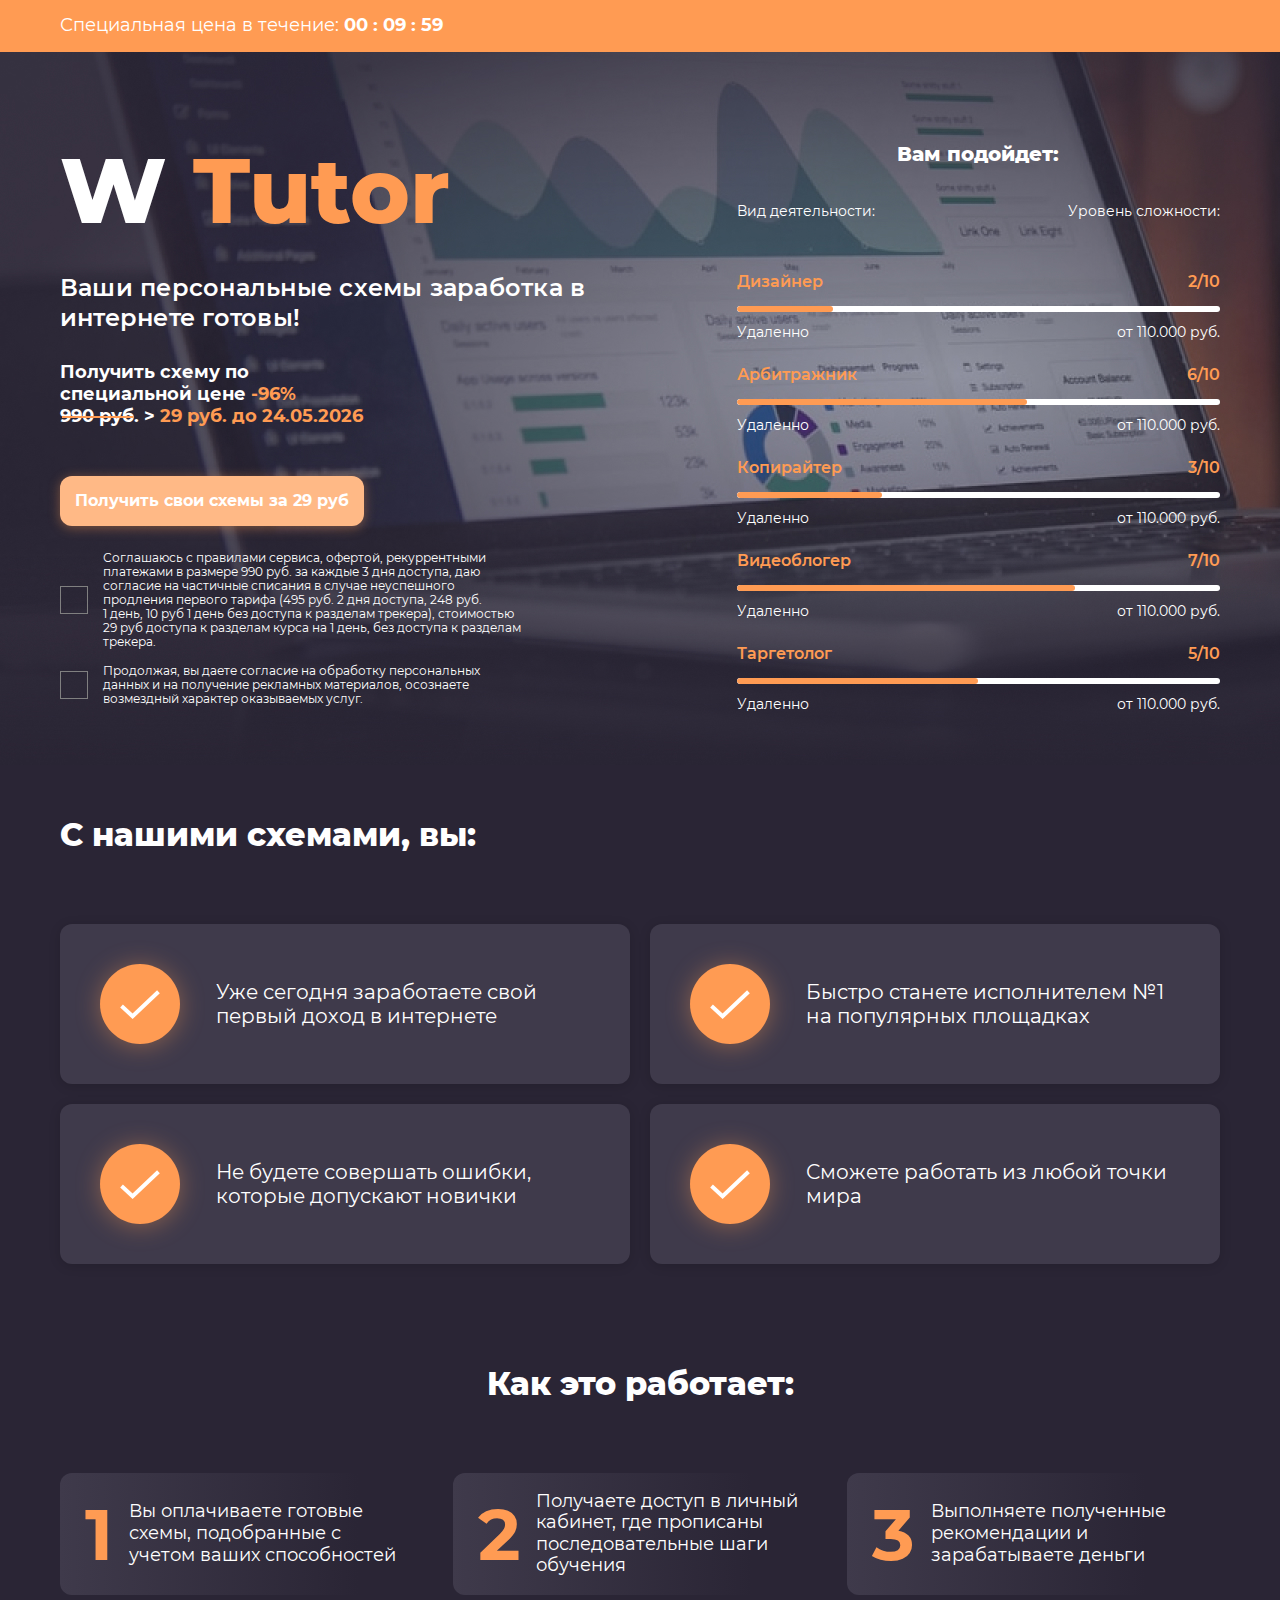
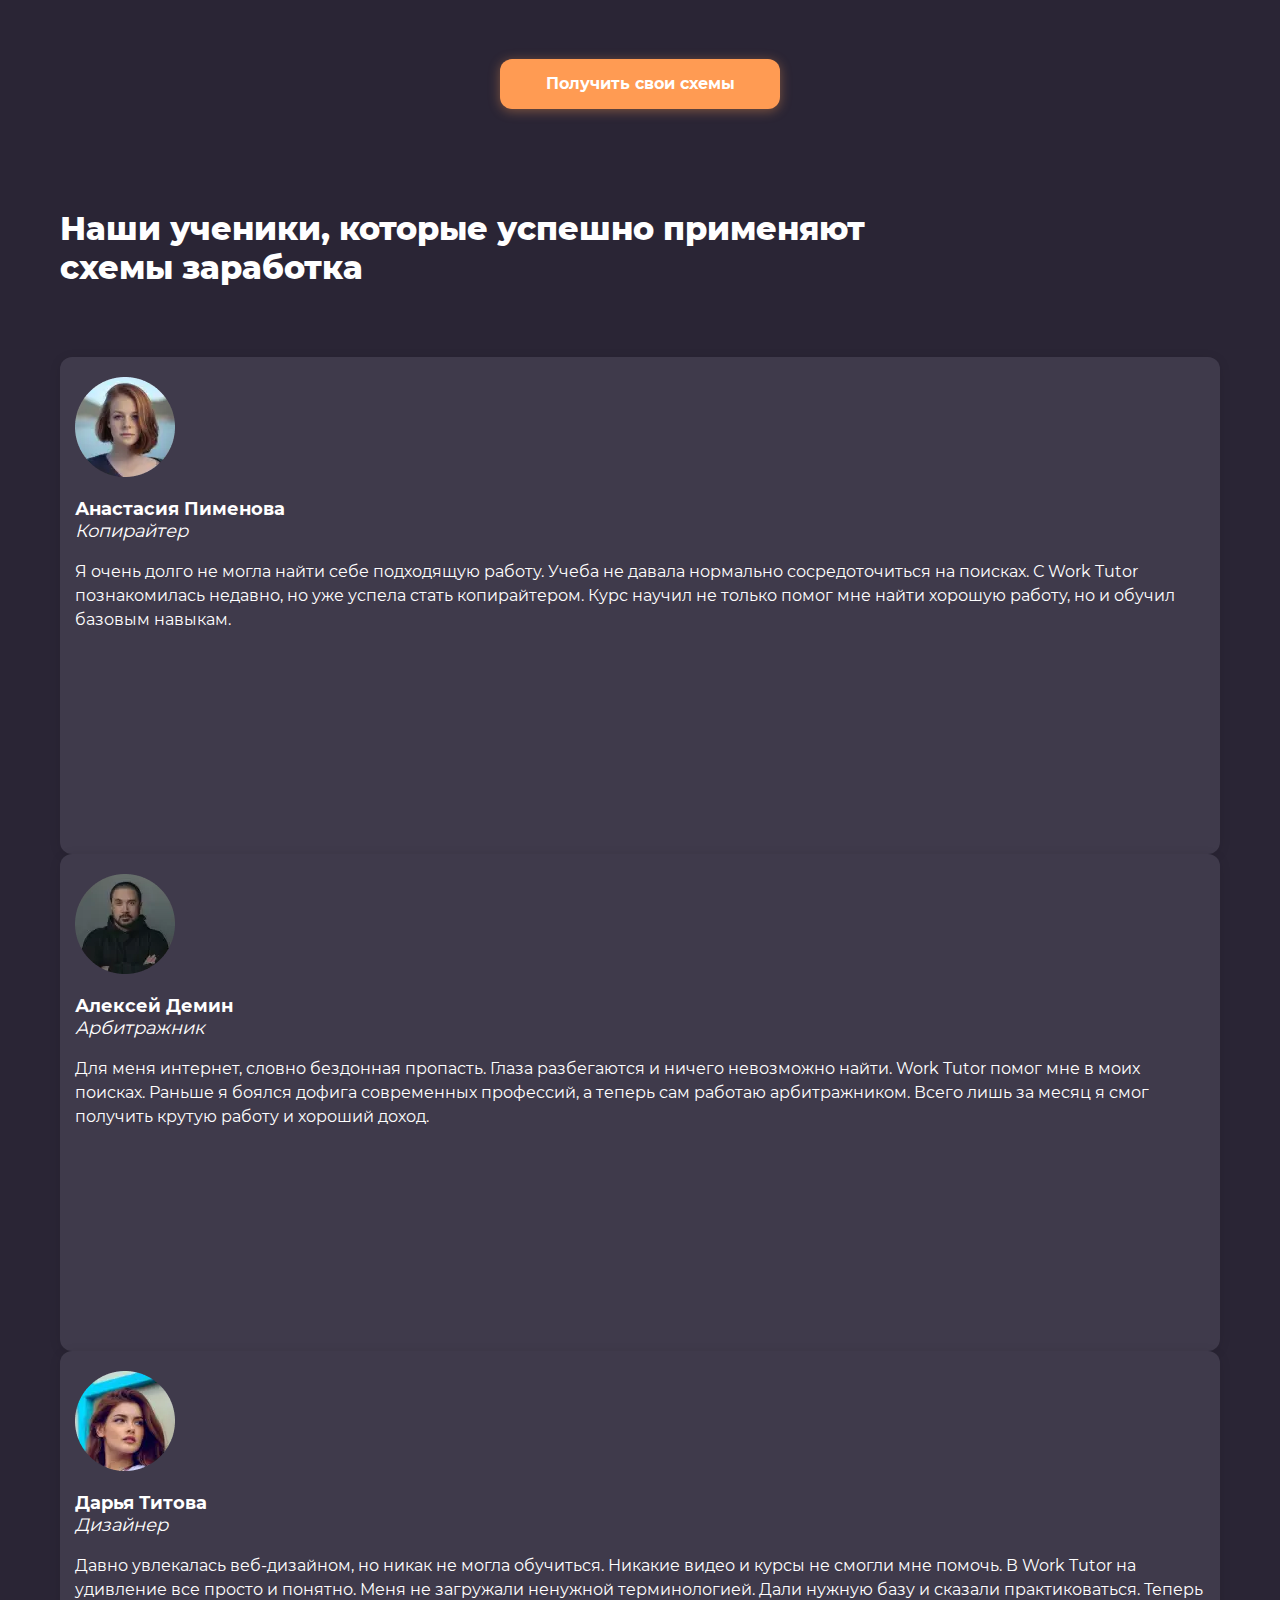
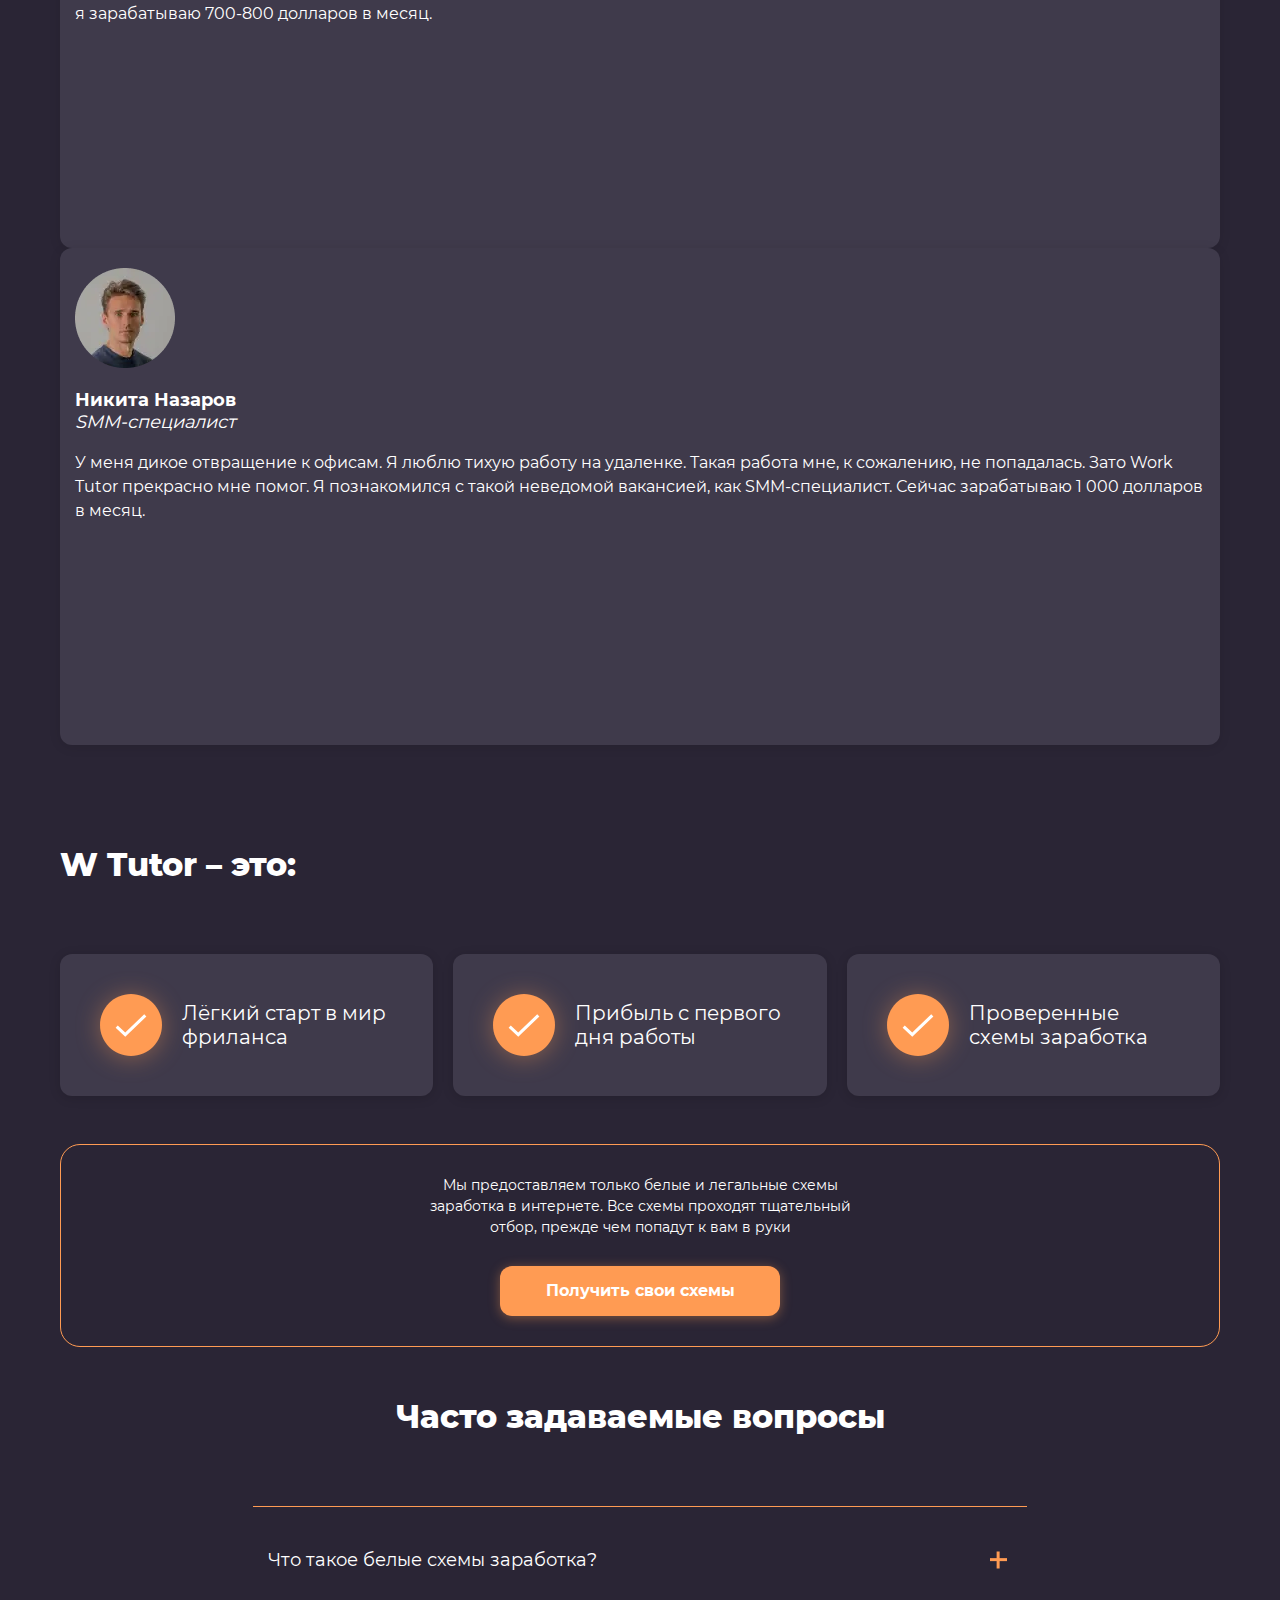
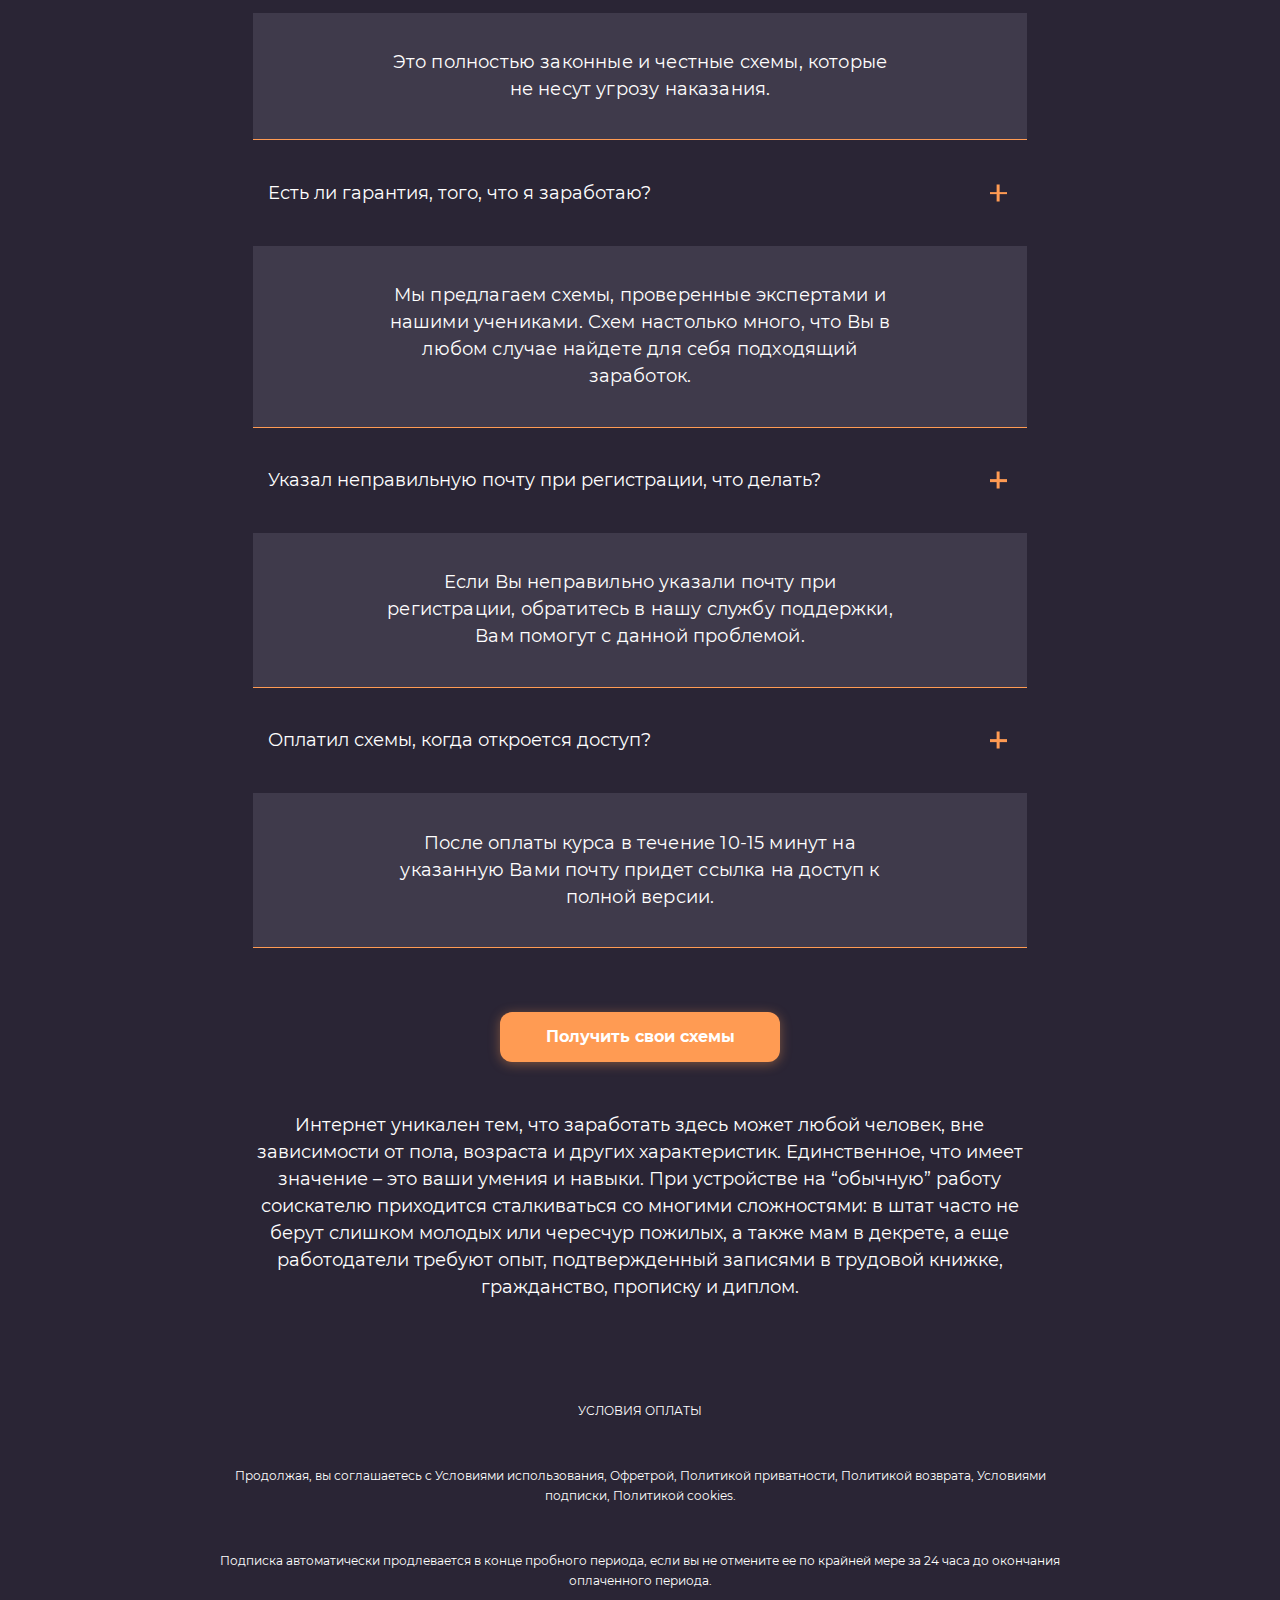
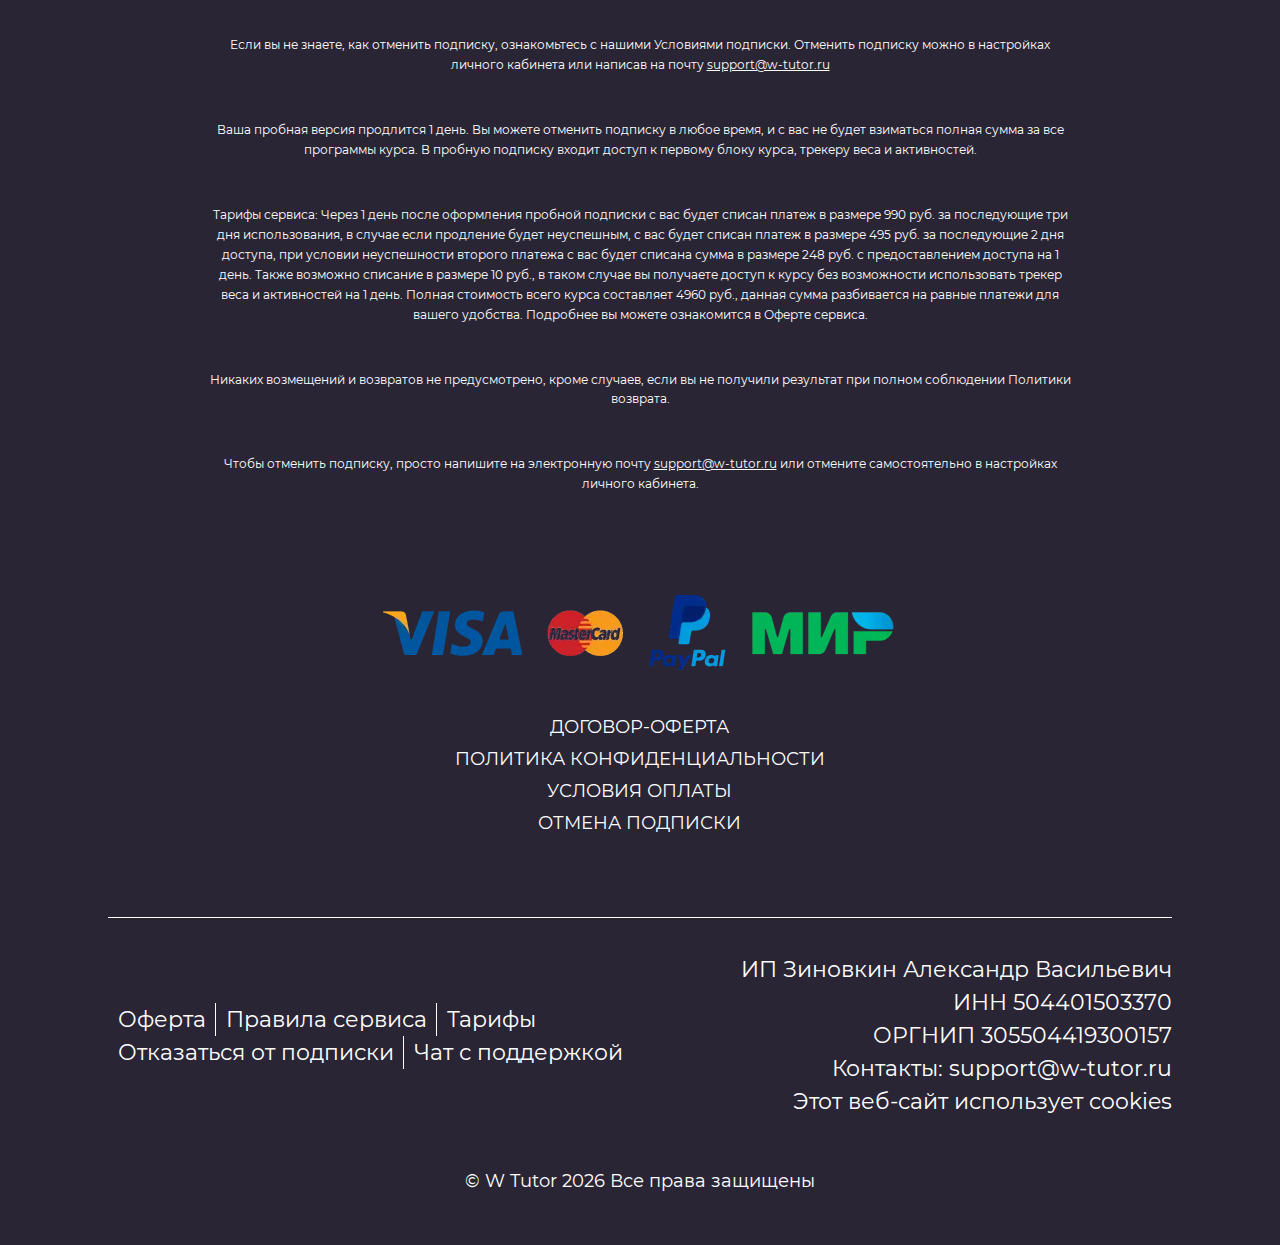
==== commit b7a57c1c: "removed link" ====
--- a/landing.html
+++ b/landing.html
@@ -62,7 +62,7 @@
               <span class="crossed">990&nbsp;руб.</span> > <span class="orange">29&nbsp;руб. до <span class="date-today"></span></span>
             </div>
 
-            <a href="https://lk.w-tutor.com/" class="dev-btn dev-btn--orange hero-land__btn disabled">Получить свои схемы за 29&nbsp;руб</a>
+            <a href="#" class="dev-btn dev-btn--orange hero-land__btn disabled">Получить свои схемы за 29&nbsp;руб</a>
 
             <div class="hero-land__checkboxes">
               <div class="form__check-block d-flex">
@@ -505,4 +505,4 @@
 
 
 </body>
-</html>+</html>
